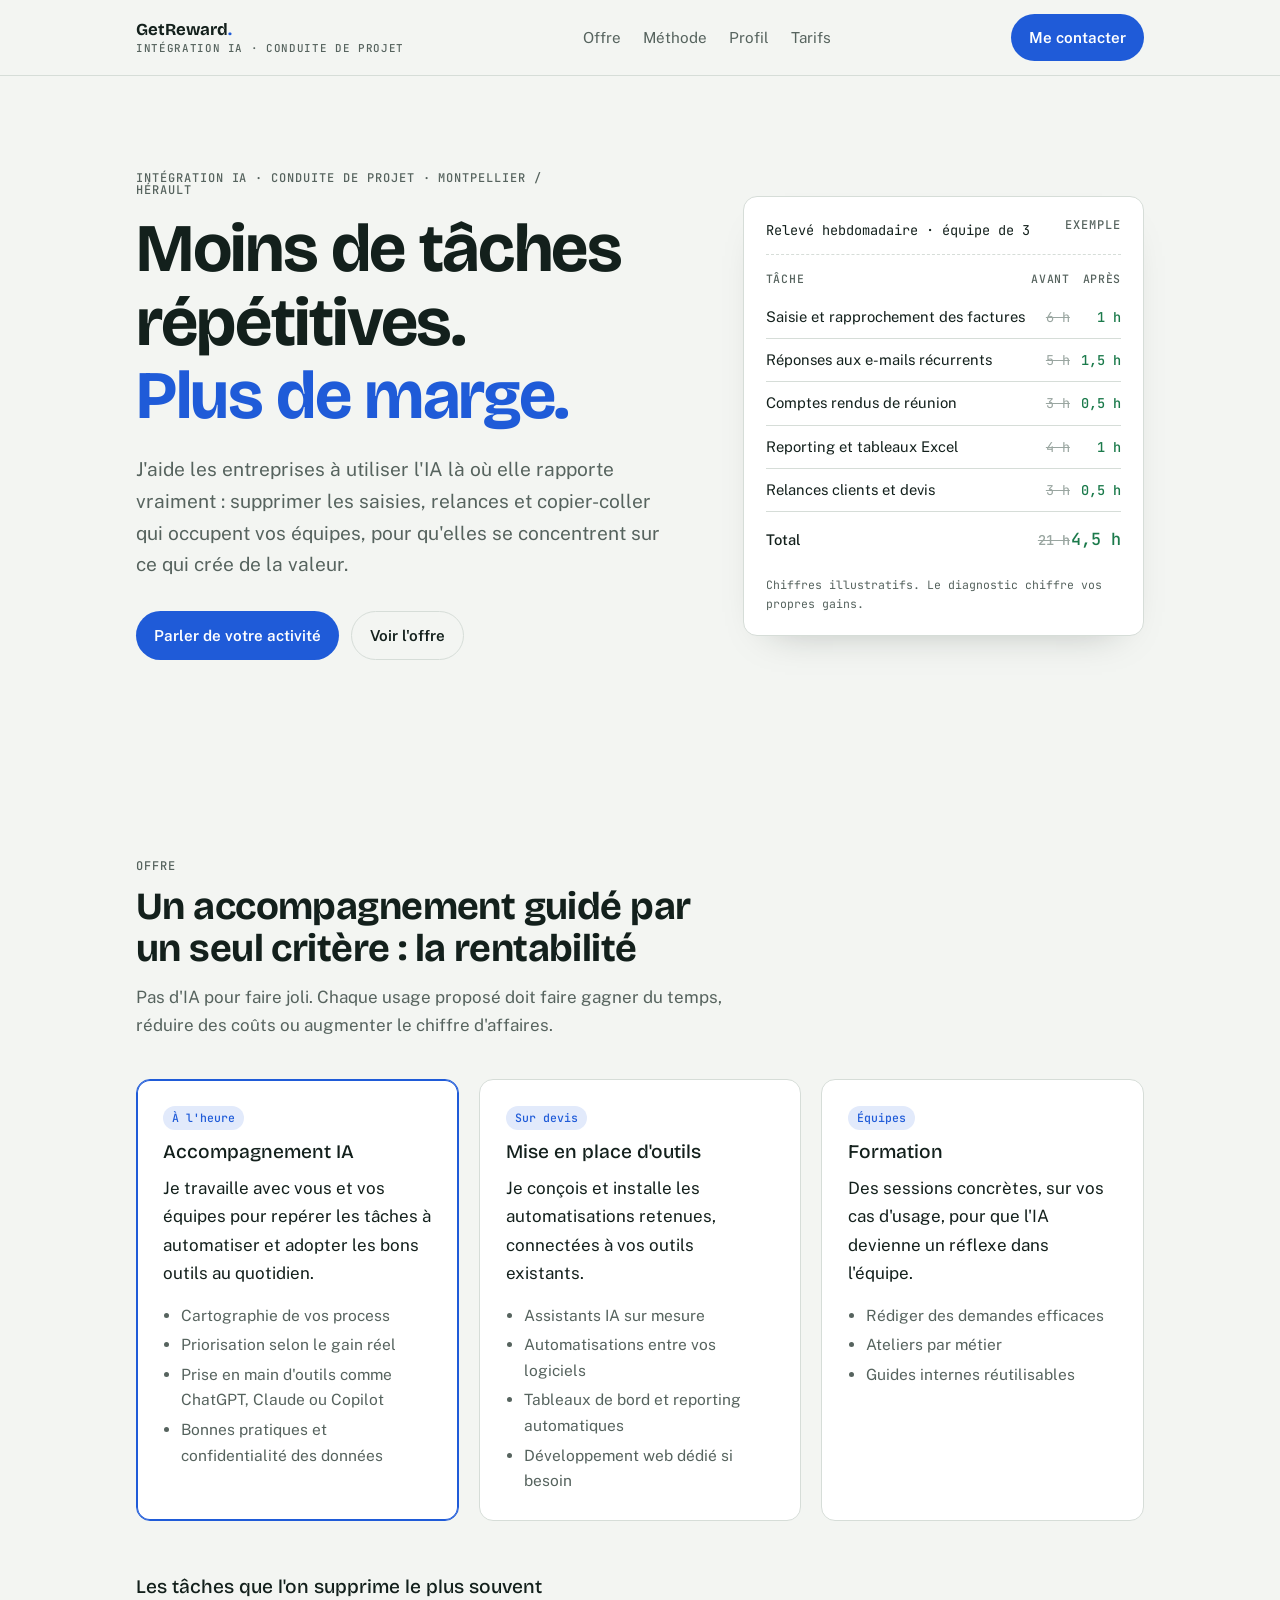
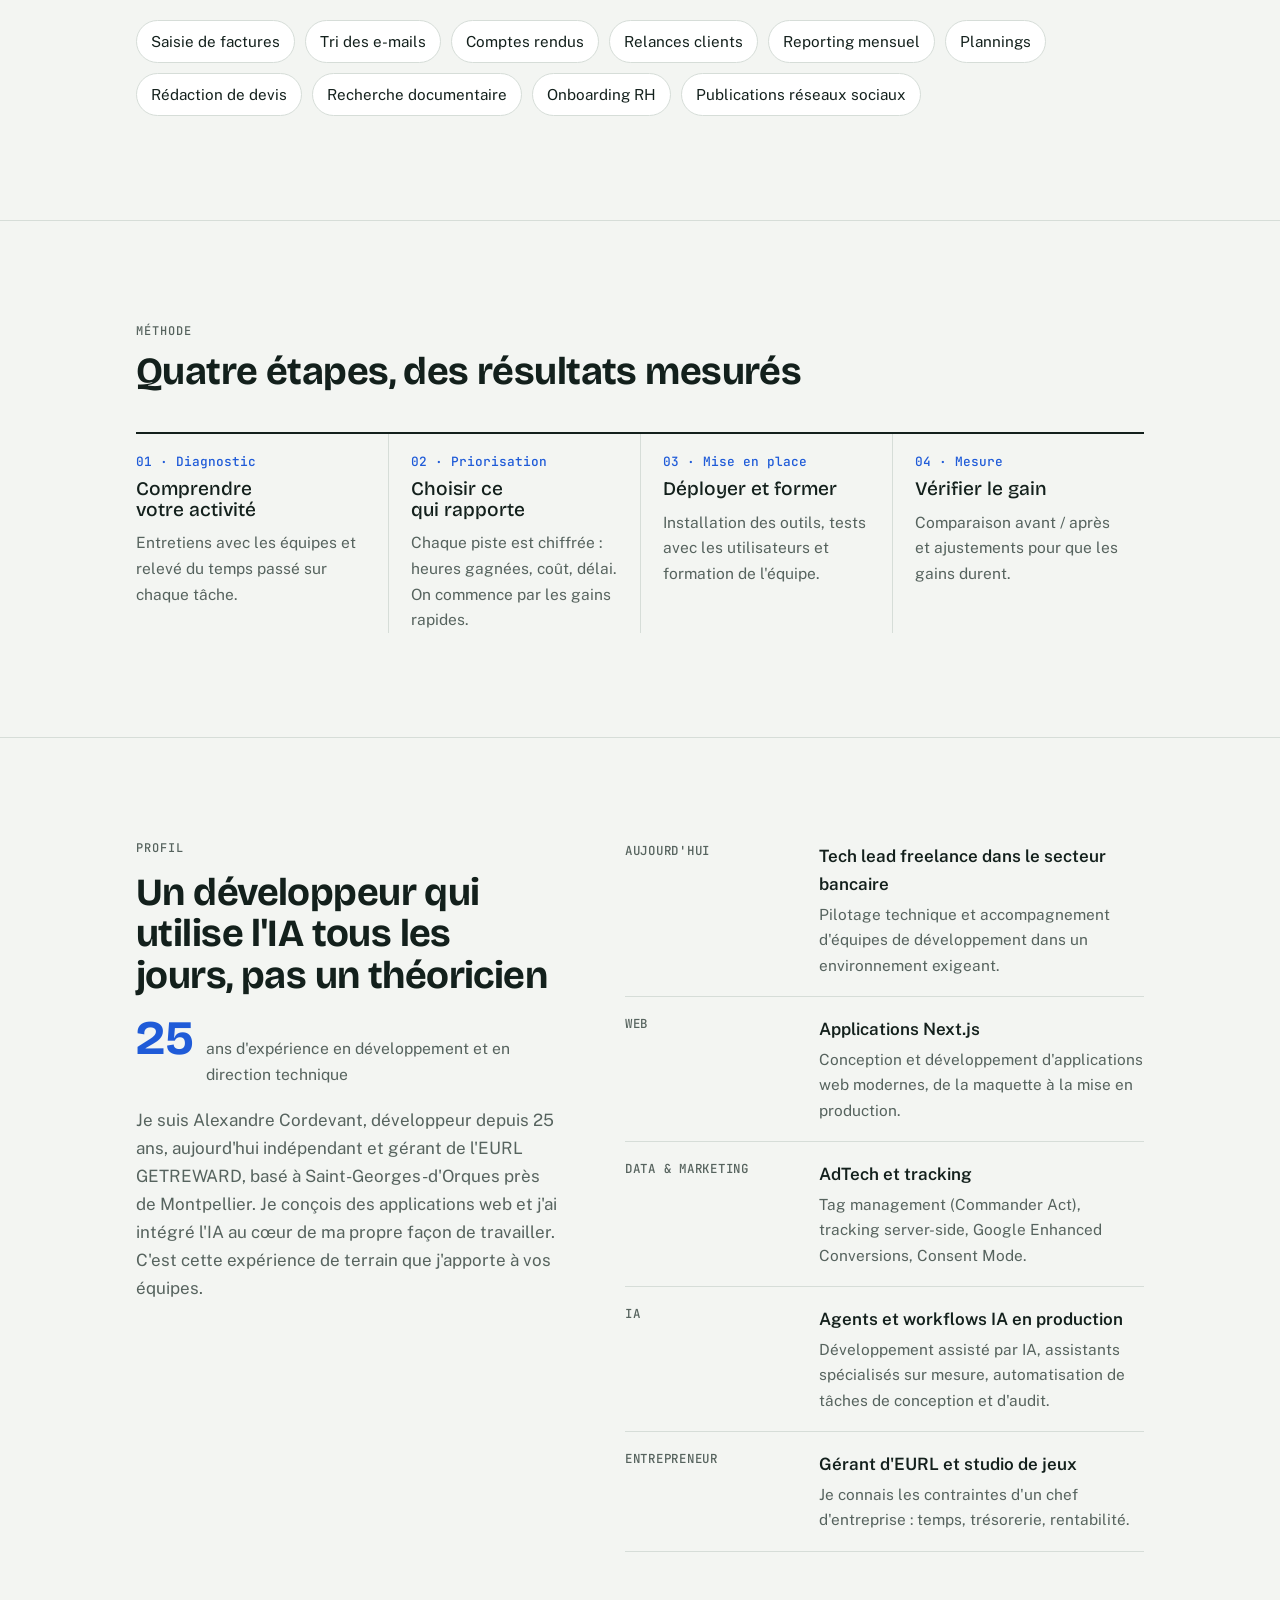
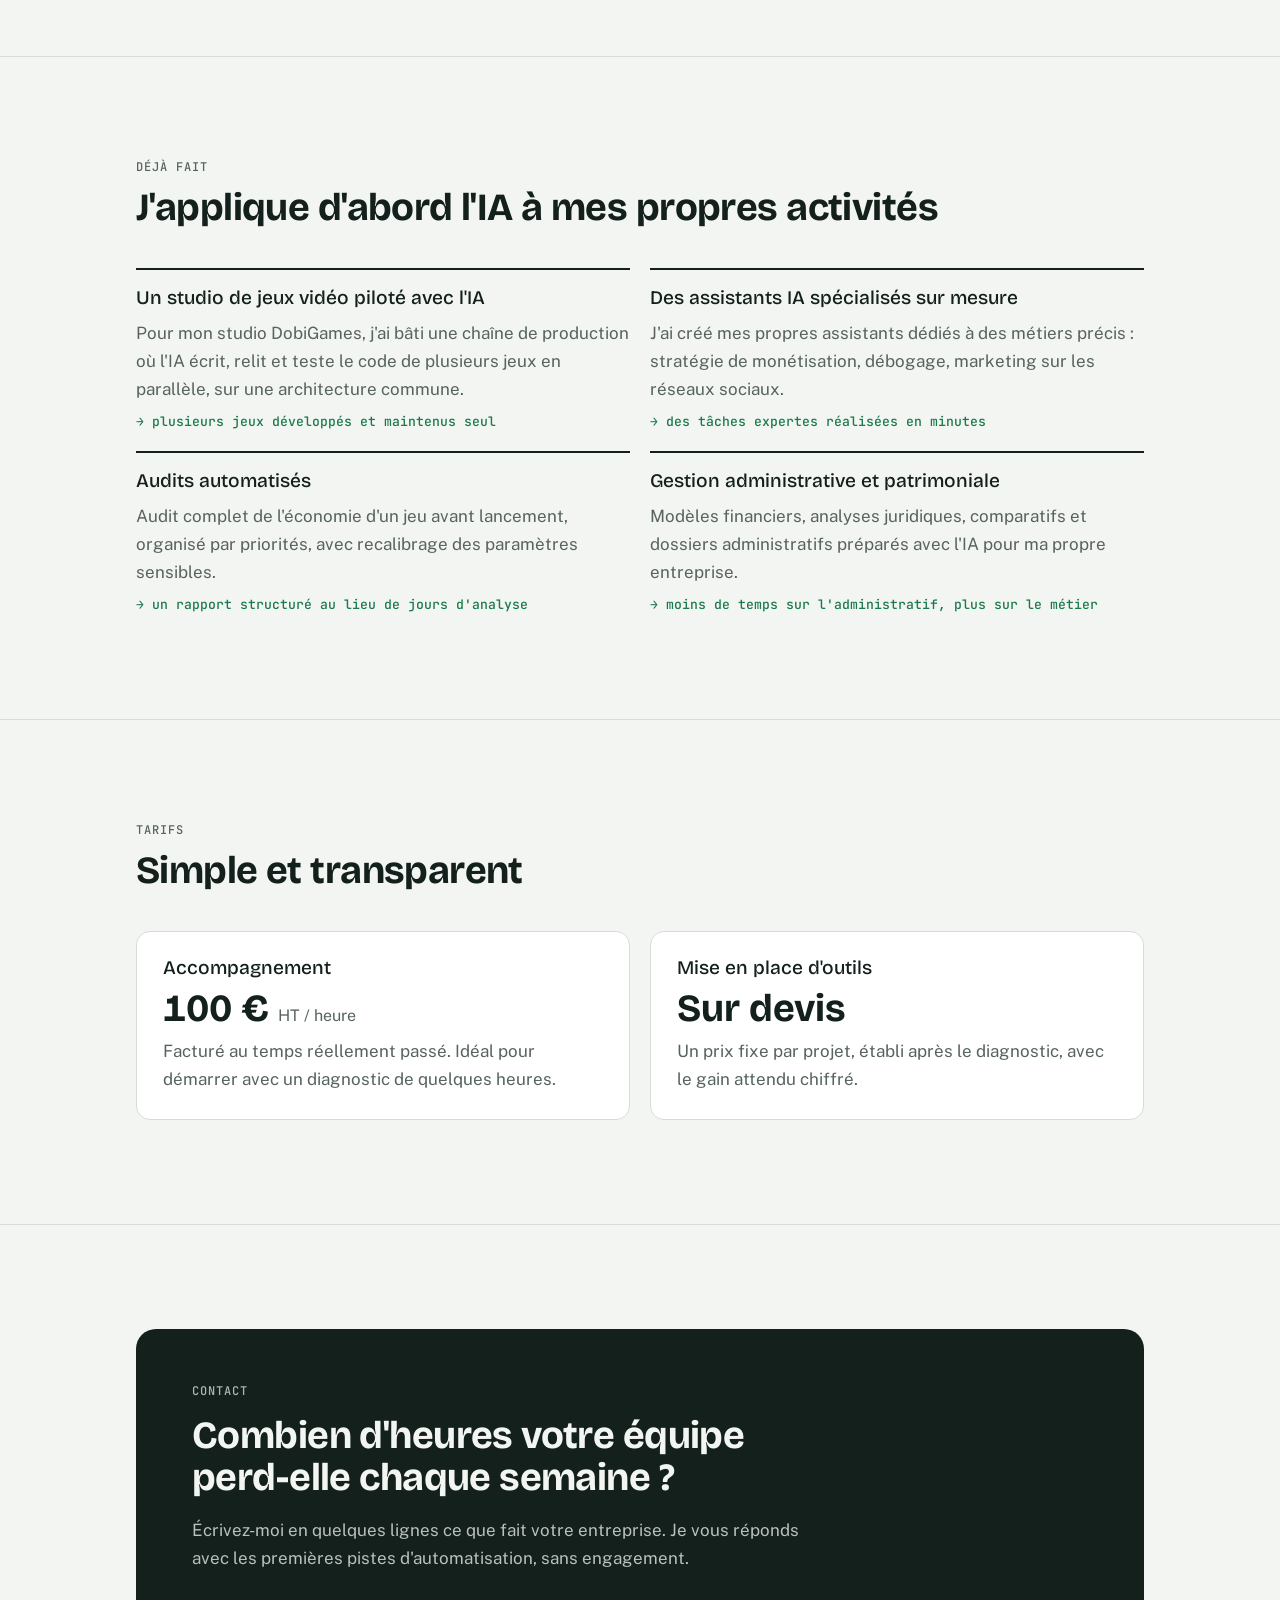
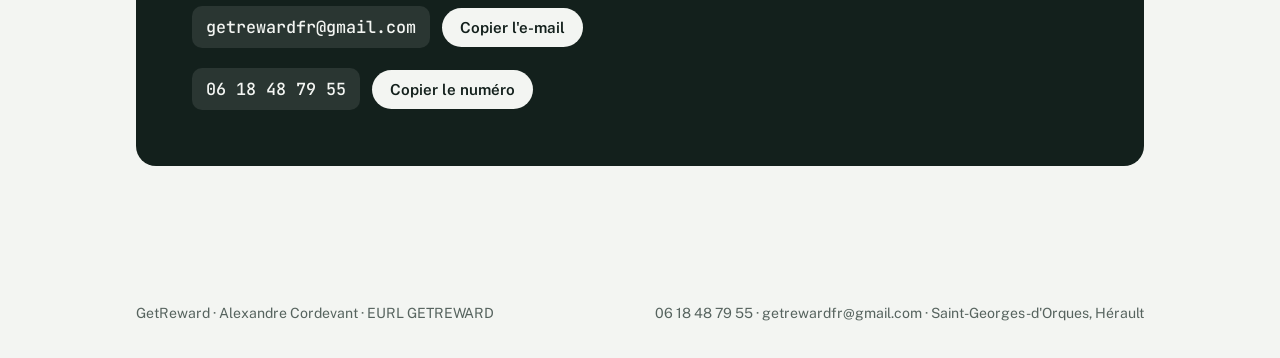
==== index.html @ ae656666 "Add files via upload" ====
<!doctype html>
<html lang="fr">
<head>
<meta charset="utf-8">
<meta name="viewport" content="width=device-width, initial-scale=1, viewport-fit=cover">
<meta name="description" content="Alexandre Cordevant accompagne les entreprises dans l'intégration de l'IA pour supprimer les tâches répétitives et gagner en rentabilité. Montpellier, Hérault.">
<title>GetReward · Intégration IA</title>
<link rel="preconnect" href="https://fonts.googleapis.com">
<link rel="preconnect" href="https://fonts.gstatic.com" crossorigin>
<link rel="stylesheet" href="https://fonts.googleapis.com/css2?family=Bricolage+Grotesque:opsz,wght@12..96,500;12..96,700&family=Public+Sans:wght@400;500;600&family=JetBrains+Mono:wght@400;500&display=swap">
<style>
/* Layout: colonne éditoriale unique, un "relevé d'heures" avant/après comme fil conducteur visuel */
:root{
  --bg:#F3F5F2; --surface:#FFFFFF; --ink:#13201C; --muted:#56635E; --line:#D6DDD8;
  --accent:#1F5BD8; --accent-soft:#E2EAFB; --gain:#1B7A4B; --strike:#9AA6A1;
  --f-display:"Bricolage Grotesque",ui-sans-serif,system-ui,sans-serif;
  --f-body:"Public Sans",ui-sans-serif,system-ui,sans-serif;
  --f-mono:"JetBrains Mono",ui-monospace,SFMono-Regular,Menlo,monospace;
}
@media (prefers-color-scheme:dark){:root:not([data-theme="light"]){
  --bg:#0F1614; --surface:#16201D; --ink:#E7EEEA; --muted:#9AAAA3; --line:#26332F;
  --accent:#7FA6FF; --accent-soft:#1A2744; --gain:#5FD39A; --strike:#5C6B66; color-scheme:dark}}
:root[data-theme="dark"]{
  --bg:#0F1614; --surface:#16201D; --ink:#E7EEEA; --muted:#9AAAA3; --line:#26332F;
  --accent:#7FA6FF; --accent-soft:#1A2744; --gain:#5FD39A; --strike:#5C6B66; color-scheme:dark}

*{box-sizing:border-box}
body{background:var(--bg);color:var(--ink);font:400 1.0625rem/1.65 var(--f-body);margin:0}
.wrap{max-width:68rem;margin:0 auto;padding-inline:clamp(16px,4vw,40px)}
h1,h2,h3{font-family:var(--f-display);font-weight:700;line-height:1.08;text-wrap:balance;margin:0}
h1{font-size:clamp(2.3rem,6vw,4.25rem);letter-spacing:-.02em}
h2{font-size:clamp(1.7rem,3.6vw,2.4rem);letter-spacing:-.015em}
h3{font-size:1.2rem;font-weight:500}
p{margin:0;max-width:62ch}
a{color:var(--accent)}
.label{font:500 .75rem/1 var(--f-mono);letter-spacing:.08em;text-transform:uppercase;color:var(--muted)}
:focus-visible{outline:2px solid var(--accent);outline-offset:3px;border-radius:4px}

/* nav */
nav{position:sticky;top:env(safe-area-inset-top,0px);z-index:5;background:color-mix(in srgb,var(--bg) 88%,transparent);backdrop-filter:blur(8px);border-bottom:1px solid var(--line)}
nav .wrap{display:flex;align-items:center;justify-content:space-between;gap:16px;padding-block:14px}
.brand{font:700 1.05rem/1 var(--f-display);color:var(--ink);text-decoration:none}
.brand span{color:var(--accent)}
.brand small{display:block;margin-top:4px;font:500 .68rem/1 var(--f-mono);letter-spacing:.06em;text-transform:uppercase;color:var(--muted)}
nav ul{display:flex;gap:22px;list-style:none;margin:0;padding:0;font-size:.95rem}
nav ul a{color:var(--muted);text-decoration:none}
nav ul a:hover{color:var(--ink)}
.btn{display:inline-flex;align-items:center;gap:8px;background:var(--accent);color:var(--surface);font-weight:600;font-size:.95rem;padding:11px 18px;border-radius:999px;text-decoration:none;border:0;cursor:pointer;font-family:var(--f-body)}
.btn.ghost{background:transparent;color:var(--ink);border:1px solid var(--line)}
@media (max-width:760px){nav ul{display:none}}

section{padding-block:clamp(56px,9vw,104px);border-bottom:1px solid var(--line)}
.head{display:grid;gap:14px;margin-bottom:40px}

/* hero */
.hero{display:grid;grid-template-columns:1.15fr .85fr;gap:clamp(32px,5vw,64px);align-items:center;padding-block:clamp(48px,8vw,96px)}
.hero > *{min-width:0}
.hero h1 em{font-style:normal;color:var(--accent)}
.hero .lead{font-size:1.2rem;color:var(--muted);margin-top:22px}
.hero .ctas{display:flex;flex-wrap:wrap;gap:12px;margin-top:30px}
@media (max-width:860px){.hero{grid-template-columns:1fr}}

/* relevé d'heures */
.sheet{background:var(--surface);border:1px solid var(--line);border-radius:14px;padding:22px;font-family:var(--f-mono);font-size:.85rem;box-shadow:0 18px 40px -28px rgba(19,32,28,.35)}
.sheet .top{display:flex;justify-content:space-between;gap:12px;padding-bottom:12px;border-bottom:1px dashed var(--line);margin-bottom:6px}
.sheet table{width:100%;border-collapse:collapse;font-variant-numeric:tabular-nums}
.sheet th{font-weight:500;color:var(--muted);text-align:right;font-size:.72rem;letter-spacing:.06em;text-transform:uppercase;padding:8px 0}
.sheet th:first-child{text-align:left}
.sheet td{padding:9px 0;border-bottom:1px solid var(--line);text-align:right}
.sheet td:first-child{text-align:left;font-family:var(--f-body);font-size:.92rem}
.sheet td.before{color:var(--strike);text-decoration:line-through}
.sheet td.after{color:var(--gain);font-weight:500}
.sheet tfoot td{border:0;padding-top:14px;font-weight:500}
.sheet tfoot td.after{font-size:1.05rem}
.sheet .note{margin-top:12px;color:var(--muted);font-size:.72rem}

/* offres */
.offers{display:grid;grid-template-columns:repeat(3,1fr);gap:20px}
.offer{background:var(--surface);border:1px solid var(--line);border-radius:14px;padding:26px;display:grid;gap:12px;align-content:start}
.offer.main{border-color:var(--accent);box-shadow:inset 0 0 0 1px var(--accent)}
.offer .tag{justify-self:start;font:500 .72rem/1 var(--f-mono);background:var(--accent-soft);color:var(--accent);padding:6px 9px;border-radius:999px}
.offer ul{margin:4px 0 0;padding-left:18px;color:var(--muted);display:grid;gap:4px;font-size:.97rem}
@media (max-width:900px){.offers{grid-template-columns:1fr}}

/* tâches */
.chips{display:flex;flex-wrap:wrap;gap:10px;margin-top:8px}
.chip{border:1px solid var(--line);background:var(--surface);border-radius:999px;padding:8px 14px;font-size:.95rem}

/* méthode */
.steps{display:grid;grid-template-columns:repeat(4,1fr);gap:0;counter-reset:s;border-top:2px solid var(--ink)}
.step{padding:22px 22px 0 0;display:grid;gap:10px;align-content:start}
.step + .step{padding-left:22px;border-left:1px solid var(--line)}
.step .n{font:500 .8rem/1 var(--f-mono);color:var(--accent)}
.step p{color:var(--muted);font-size:.97rem}
@media (max-width:860px){.steps{grid-template-columns:1fr 1fr;row-gap:28px}.step:nth-child(3){padding-left:0;border-left:0}}
@media (max-width:520px){.steps{grid-template-columns:1fr}.step + .step{padding-left:0;border-left:0}}

/* profil */
.profile{display:grid;grid-template-columns:.9fr 1.1fr;gap:clamp(32px,5vw,64px)}
.profile > *{min-width:0}
.profile .intro{display:grid;gap:18px;align-content:start}
.cv{display:grid;gap:0}
.cv-row{display:grid;grid-template-columns:11rem 1fr;gap:18px;padding:18px 0;border-bottom:1px solid var(--line)}
.cv-row:first-child{padding-top:0}
.cv-row .k{font:500 .78rem/1.5 var(--f-mono);color:var(--muted);text-transform:uppercase;letter-spacing:.06em}
.cv-row .v{display:grid;gap:4px}
.cv-row .v strong{font-weight:600}
.cv-row .v span{color:var(--muted);font-size:.96rem}
@media (max-width:860px){.profile{grid-template-columns:1fr}}
@media (max-width:520px){.cv-row{grid-template-columns:1fr;gap:6px}}

/* déjà fait */
.done{display:grid;grid-template-columns:repeat(2,1fr);gap:20px}
.case{border-top:2px solid var(--ink);padding-top:18px;display:grid;gap:10px;align-content:start}
.case p{color:var(--muted)}
.case .res{font:500 .82rem/1.4 var(--f-mono);color:var(--gain)}
@media (max-width:760px){.done{grid-template-columns:1fr}}

/* tarifs + contact */
.price{display:grid;grid-template-columns:1fr 1fr;gap:20px}
.price > div{background:var(--surface);border:1px solid var(--line);border-radius:14px;padding:26px;display:grid;gap:10px;align-content:start}
.amount{font:700 2.4rem/1 var(--f-display);font-variant-numeric:tabular-nums}
.amount small{font:400 1rem var(--f-body);color:var(--muted)}
@media (max-width:760px){.price{grid-template-columns:1fr}}

.contact{background:var(--ink);color:var(--bg);border-radius:20px;padding:clamp(28px,5vw,56px);display:grid;gap:18px}
.contact p{color:color-mix(in srgb,var(--bg) 75%,transparent)}
.mail{display:flex;flex-wrap:wrap;align-items:center;gap:12px;margin-top:8px}
.mail code{font:500 1.05rem var(--f-mono);user-select:all;background:color-mix(in srgb,var(--bg) 10%,transparent);padding:10px 14px;border-radius:10px;overflow-wrap:anywhere}
.contact .btn{background:var(--bg);color:var(--ink)}
.years{display:flex;align-items:baseline;gap:12px;color:var(--muted);font-size:.98rem;max-width:none}
.years span{font:700 3rem/1 var(--f-display);color:var(--accent);font-variant-numeric:tabular-nums}
.contact-lines{display:grid;gap:12px;margin-top:8px}
.copied{font:500 .8rem var(--f-mono);color:var(--bg)}
section.last{border-bottom:0}
footer{padding-block:32px;color:var(--muted);font-size:.88rem}
footer .wrap{display:flex;flex-wrap:wrap;justify-content:space-between;gap:12px}
@media (prefers-reduced-motion:no-preference){html{scroll-behavior:smooth}}
</style>
</head>
<body>

<nav>
  <div class="wrap">
    <a class="brand" href="#top">GetReward<span>.</span><small>Intégration IA · Conduite de projet</small></a>
    <ul>
      <li><a href="#offre">Offre</a></li>
      <li><a href="#methode">Méthode</a></li>
      <li><a href="#profil">Profil</a></li>
      <li><a href="#tarifs">Tarifs</a></li>
    </ul>
    <a class="btn" href="#contact">Me contacter</a>
  </div>
</nav>

<header class="wrap hero" id="top">
  <div>
    <p class="label">Intégration IA · Conduite de projet · Montpellier / Hérault</p>
    <h1 style="margin-top:16px">Moins de tâches répétitives. <em>Plus de marge.</em></h1>
    <p class="lead">J'aide les entreprises à utiliser l'IA là où elle rapporte vraiment&nbsp;: supprimer les saisies, relances et copier-coller qui occupent vos équipes, pour qu'elles se concentrent sur ce qui crée de la valeur.</p>
    <div class="ctas">
      <a class="btn" href="#contact">Parler de votre activité</a>
      <a class="btn ghost" href="#offre">Voir l'offre</a>
    </div>
  </div>

  <aside class="sheet" aria-label="Exemple de relevé d'heures avant et après automatisation">
    <div class="top"><span>Relevé hebdomadaire · équipe de 3</span><span class="label">Exemple</span></div>
    <table>
      <thead><tr><th>Tâche</th><th>Avant</th><th>Après</th></tr></thead>
      <tbody>
        <tr><td>Saisie et rapprochement des factures</td><td class="before">6 h</td><td class="after">1 h</td></tr>
        <tr><td>Réponses aux e-mails récurrents</td><td class="before">5 h</td><td class="after">1,5 h</td></tr>
        <tr><td>Comptes rendus de réunion</td><td class="before">3 h</td><td class="after">0,5 h</td></tr>
        <tr><td>Reporting et tableaux Excel</td><td class="before">4 h</td><td class="after">1 h</td></tr>
        <tr><td>Relances clients et devis</td><td class="before">3 h</td><td class="after">0,5 h</td></tr>
      </tbody>
      <tfoot><tr><td>Total</td><td class="before">21 h</td><td class="after">4,5 h</td></tr></tfoot>
    </table>
    <p class="note">Chiffres illustratifs. Le diagnostic chiffre vos propres gains.</p>
  </aside>
</header>

<section id="offre">
  <div class="wrap">
    <div class="head">
      <p class="label">Offre</p>
      <h2>Un accompagnement guidé par un seul critère&nbsp;: la rentabilité</h2>
      <p style="color:var(--muted)">Pas d'IA pour faire joli. Chaque usage proposé doit faire gagner du temps, réduire des coûts ou augmenter le chiffre d'affaires.</p>
    </div>
    <div class="offers">
      <article class="offer main">
        <span class="tag">À l'heure</span>
        <h3>Accompagnement IA</h3>
        <p>Je travaille avec vous et vos équipes pour repérer les tâches à automatiser et adopter les bons outils au quotidien.</p>
        <ul>
          <li>Cartographie de vos process</li>
          <li>Priorisation selon le gain réel</li>
          <li>Prise en main d'outils comme ChatGPT, Claude ou Copilot</li>
          <li>Bonnes pratiques et confidentialité des données</li>
        </ul>
      </article>
      <article class="offer">
        <span class="tag">Sur devis</span>
        <h3>Mise en place d'outils</h3>
        <p>Je conçois et installe les automatisations retenues, connectées à vos outils existants.</p>
        <ul>
          <li>Assistants IA sur mesure</li>
          <li>Automatisations entre vos logiciels</li>
          <li>Tableaux de bord et reporting automatiques</li>
          <li>Développement web dédié si besoin</li>
        </ul>
      </article>
      <article class="offer">
        <span class="tag">Équipes</span>
        <h3>Formation</h3>
        <p>Des sessions concrètes, sur vos cas d'usage, pour que l'IA devienne un réflexe dans l'équipe.</p>
        <ul>
          <li>Rédiger des demandes efficaces</li>
          <li>Ateliers par métier</li>
          <li>Guides internes réutilisables</li>
        </ul>
      </article>
    </div>

    <div class="head" style="margin:56px 0 0">
      <h3>Les tâches que l'on supprime le plus souvent</h3>
      <div class="chips">
        <span class="chip">Saisie de factures</span><span class="chip">Tri des e-mails</span><span class="chip">Comptes rendus</span>
        <span class="chip">Relances clients</span><span class="chip">Reporting mensuel</span><span class="chip">Plannings</span>
        <span class="chip">Rédaction de devis</span><span class="chip">Recherche documentaire</span><span class="chip">Onboarding RH</span>
        <span class="chip">Publications réseaux sociaux</span>
      </div>
    </div>
  </div>
</section>

<section id="methode">
  <div class="wrap">
    <div class="head">
      <p class="label">Méthode</p>
      <h2>Quatre étapes, des résultats mesurés</h2>
    </div>
    <div class="steps">
      <div class="step"><span class="n">01 · Diagnostic</span><h3>Comprendre votre activité</h3><p>Entretiens avec les équipes et relevé du temps passé sur chaque tâche.</p></div>
      <div class="step"><span class="n">02 · Priorisation</span><h3>Choisir ce qui rapporte</h3><p>Chaque piste est chiffrée&nbsp;: heures gagnées, coût, délai. On commence par les gains rapides.</p></div>
      <div class="step"><span class="n">03 · Mise en place</span><h3>Déployer et former</h3><p>Installation des outils, tests avec les utilisateurs et formation de l'équipe.</p></div>
      <div class="step"><span class="n">04 · Mesure</span><h3>Vérifier le gain</h3><p>Comparaison avant / après et ajustements pour que les gains durent.</p></div>
    </div>
  </div>
</section>

<section id="profil">
  <div class="wrap profile">
    <div class="intro">
      <p class="label">Profil</p>
      <h2>Un développeur qui utilise l'IA tous les jours, pas un théoricien</h2>
      <p class="years"><span>25</span> ans d'expérience en développement et en direction technique</p>
      <p style="color:var(--muted)">Je suis Alexandre Cordevant, développeur depuis 25 ans, aujourd'hui indépendant et gérant de l'EURL GETREWARD, basé à Saint-Georges-d'Orques près de Montpellier. Je conçois des applications web et j'ai intégré l'IA au cœur de ma propre façon de travailler. C'est cette expérience de terrain que j'apporte à vos équipes.</p>
    </div>
    <div class="cv">
      <div class="cv-row"><span class="k">Aujourd'hui</span><div class="v"><strong>Tech lead freelance dans le secteur bancaire</strong><span>Pilotage technique et accompagnement d'équipes de développement dans un environnement exigeant.</span></div></div>
      <div class="cv-row"><span class="k">Web</span><div class="v"><strong>Applications Next.js</strong><span>Conception et développement d'applications web modernes, de la maquette à la mise en production.</span></div></div>
      <div class="cv-row"><span class="k">Data &amp; marketing</span><div class="v"><strong>AdTech et tracking</strong><span>Tag management (Commander Act), tracking server-side, Google Enhanced Conversions, Consent Mode.</span></div></div>
      <div class="cv-row"><span class="k">IA</span><div class="v"><strong>Agents et workflows IA en production</strong><span>Développement assisté par IA, assistants spécialisés sur mesure, automatisation de tâches de conception et d'audit.</span></div></div>
      <div class="cv-row"><span class="k">Entrepreneur</span><div class="v"><strong>Gérant d'EURL et studio de jeux</strong><span>Je connais les contraintes d'un chef d'entreprise&nbsp;: temps, trésorerie, rentabilité.</span></div></div>
    </div>
  </div>
</section>

<section id="realisations">
  <div class="wrap">
    <div class="head">
      <p class="label">Déjà fait</p>
      <h2>J'applique d'abord l'IA à mes propres activités</h2>
    </div>
    <div class="done">
      <article class="case">
        <h3>Un studio de jeux vidéo piloté avec l'IA</h3>
        <p>Pour mon studio DobiGames, j'ai bâti une chaîne de production où l'IA écrit, relit et teste le code de plusieurs jeux en parallèle, sur une architecture commune.</p>
        <span class="res">→ plusieurs jeux développés et maintenus seul</span>
      </article>
      <article class="case">
        <h3>Des assistants IA spécialisés sur mesure</h3>
        <p>J'ai créé mes propres assistants dédiés à des métiers précis&nbsp;: stratégie de monétisation, débogage, marketing sur les réseaux sociaux.</p>
        <span class="res">→ des tâches expertes réalisées en minutes</span>
      </article>
      <article class="case">
        <h3>Audits automatisés</h3>
        <p>Audit complet de l'économie d'un jeu avant lancement, organisé par priorités, avec recalibrage des paramètres sensibles.</p>
        <span class="res">→ un rapport structuré au lieu de jours d'analyse</span>
      </article>
      <article class="case">
        <h3>Gestion administrative et patrimoniale</h3>
        <p>Modèles financiers, analyses juridiques, comparatifs et dossiers administratifs préparés avec l'IA pour ma propre entreprise.</p>
        <span class="res">→ moins de temps sur l'administratif, plus sur le métier</span>
      </article>
    </div>
  </div>
</section>

<section id="tarifs">
  <div class="wrap">
    <div class="head">
      <p class="label">Tarifs</p>
      <h2>Simple et transparent</h2>
    </div>
    <div class="price">
      <div>
        <h3>Accompagnement</h3>
        <p class="amount">100&nbsp;€ <small>HT / heure</small></p>
        <p style="color:var(--muted)">Facturé au temps réellement passé. Idéal pour démarrer avec un diagnostic de quelques heures.</p>
      </div>
      <div>
        <h3>Mise en place d'outils</h3>
        <p class="amount">Sur devis</p>
        <p style="color:var(--muted)">Un prix fixe par projet, établi après le diagnostic, avec le gain attendu chiffré.</p>
      </div>
    </div>
  </div>
</section>

<section id="contact" class="last">
  <div class="wrap">
    <div class="contact">
      <p class="label" style="color:inherit;opacity:.7">Contact</p>
      <h2>Combien d'heures votre équipe perd-elle chaque semaine&nbsp;?</h2>
      <p>Écrivez-moi en quelques lignes ce que fait votre entreprise. Je vous réponds avec les premières pistes d'automatisation, sans engagement.</p>
      <div class="contact-lines">
        <div class="mail">
          <code id="email">getrewardfr@gmail.com</code>
          <button class="btn" type="button" data-copy="email">Copier l'e-mail</button>
        </div>
        <div class="mail">
          <code id="tel">06 18 48 79 55</code>
          <button class="btn" type="button" data-copy="tel">Copier le numéro</button>
        </div>
        <span class="copied" id="copied" hidden>Copié</span>
      </div>
    </div>
  </div>
</section>

<footer>
  <div class="wrap">
    <span>GetReward · Alexandre Cordevant · EURL GETREWARD</span>
    <span>06 18 48 79 55 · getrewardfr@gmail.com · Saint-Georges-d'Orques, Hérault</span>
  </div>
</footer>

<script>
document.querySelectorAll('[data-copy]').forEach(function(b){
  b.addEventListener('click', function(){
    var el = document.getElementById(b.dataset.copy), ok = document.getElementById('copied');
    function done(){ ok.hidden = false; setTimeout(function(){ ok.hidden = true; }, 2000); }
    function sel(){ var r = document.createRange(); r.selectNodeContents(el); var s = getSelection(); s.removeAllRanges(); s.addRange(r); }
    try { navigator.clipboard.writeText(el.textContent.replace(/\s/g, b.dataset.copy === 'tel' ? '' : '')).then(done).catch(sel); } catch(e){ sel(); }
  });
});
</script>
</body>
</html>
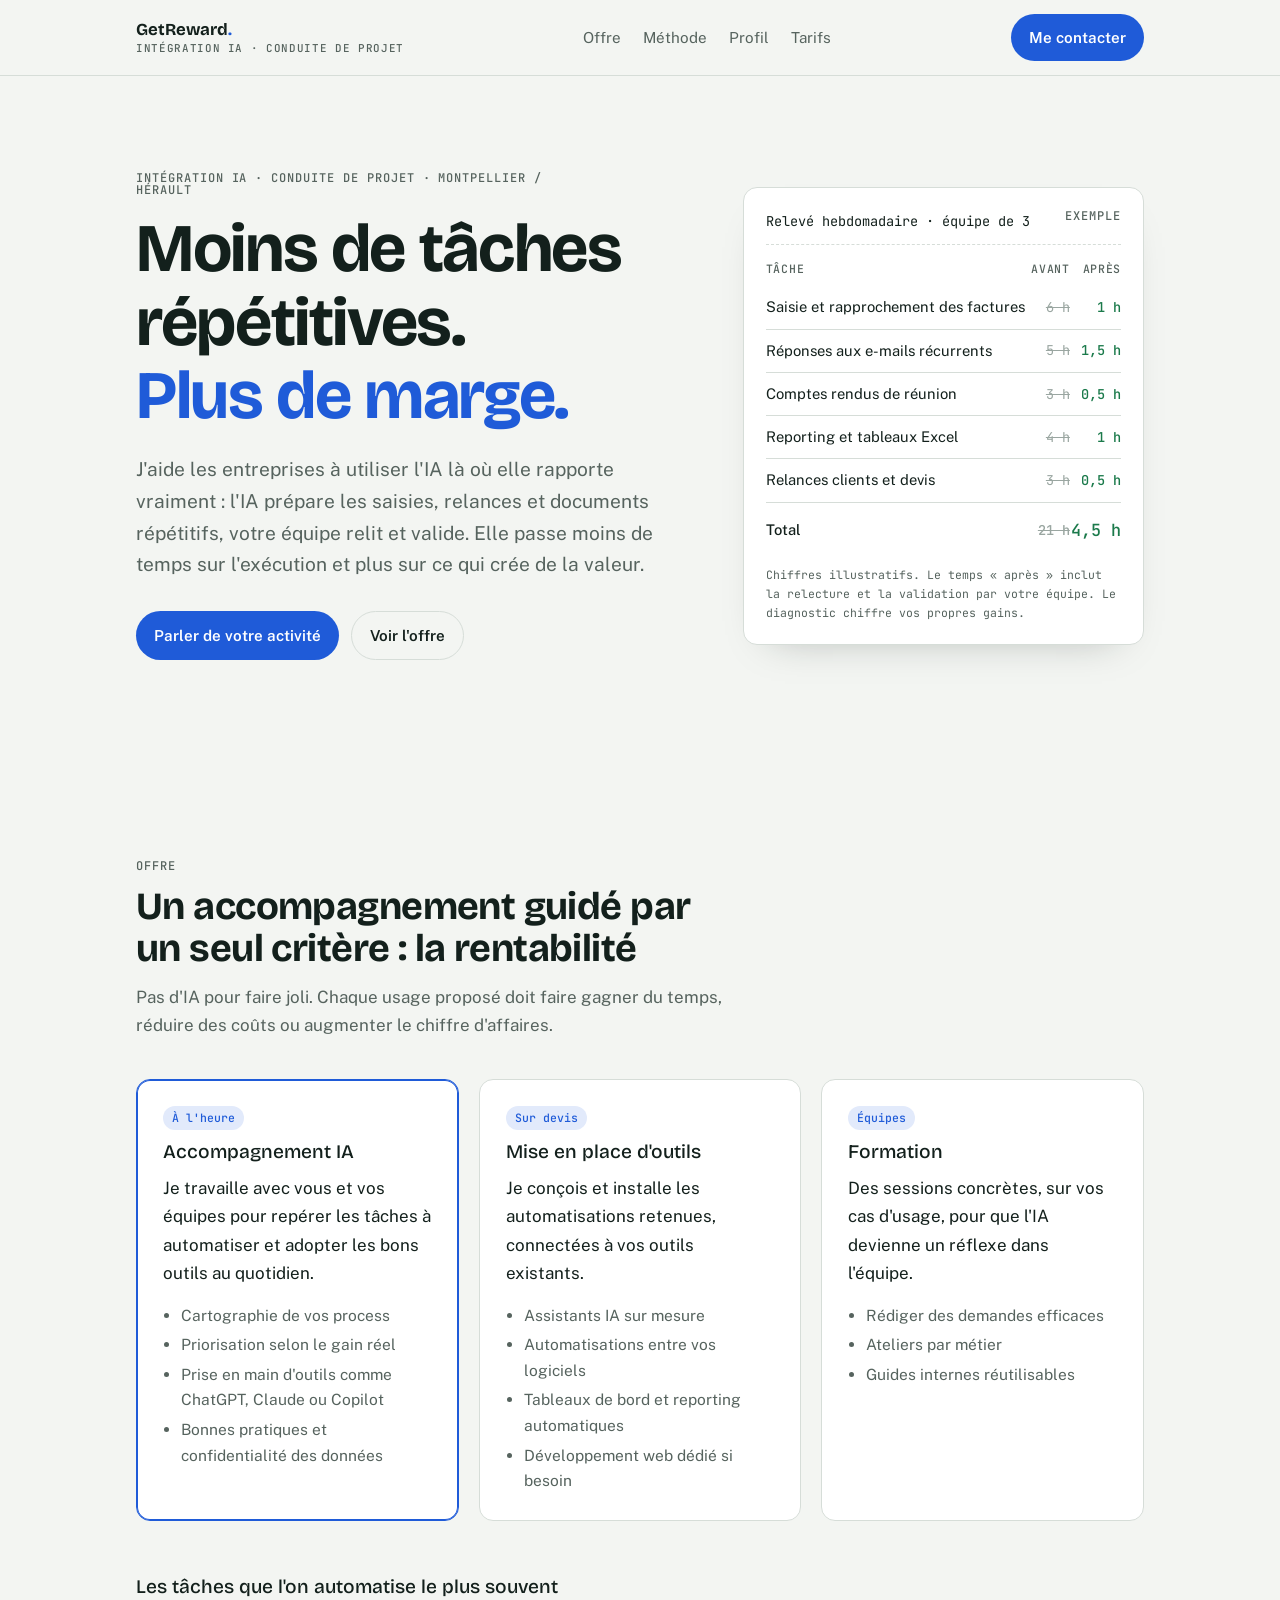
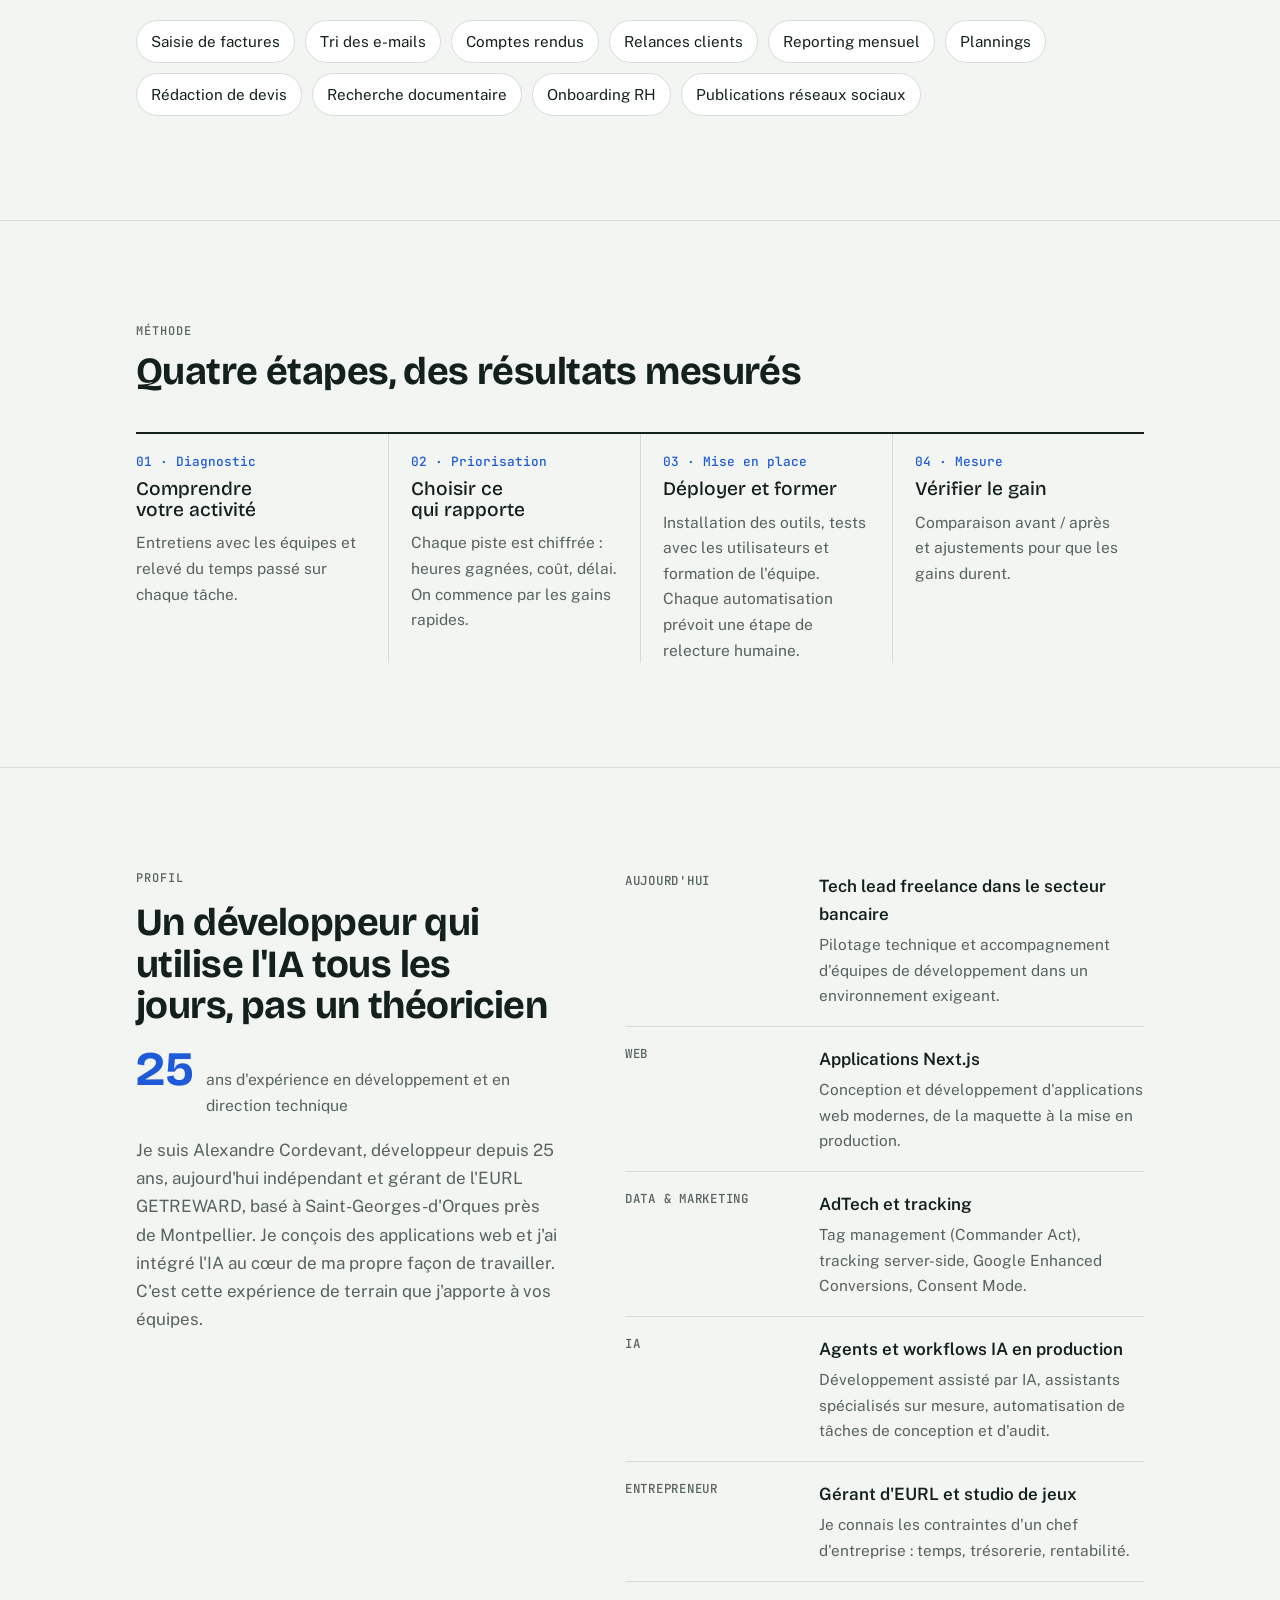
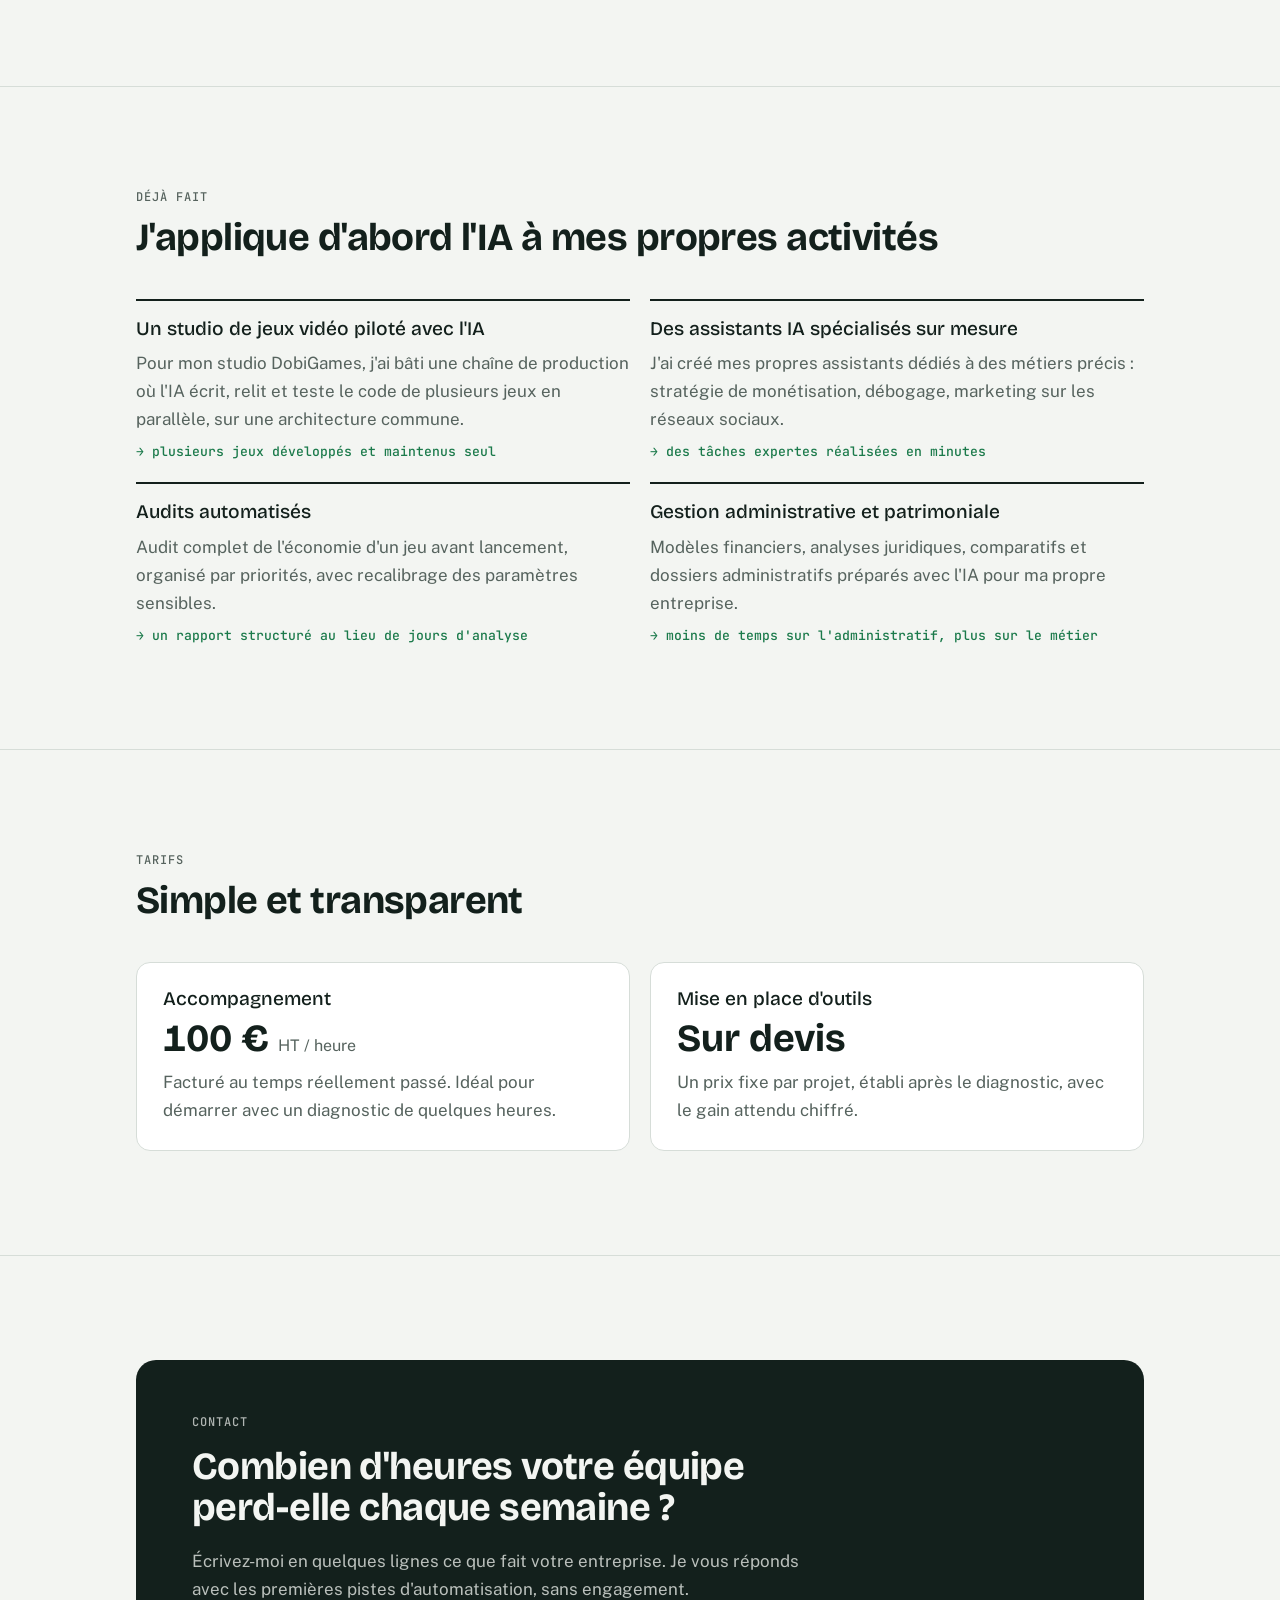
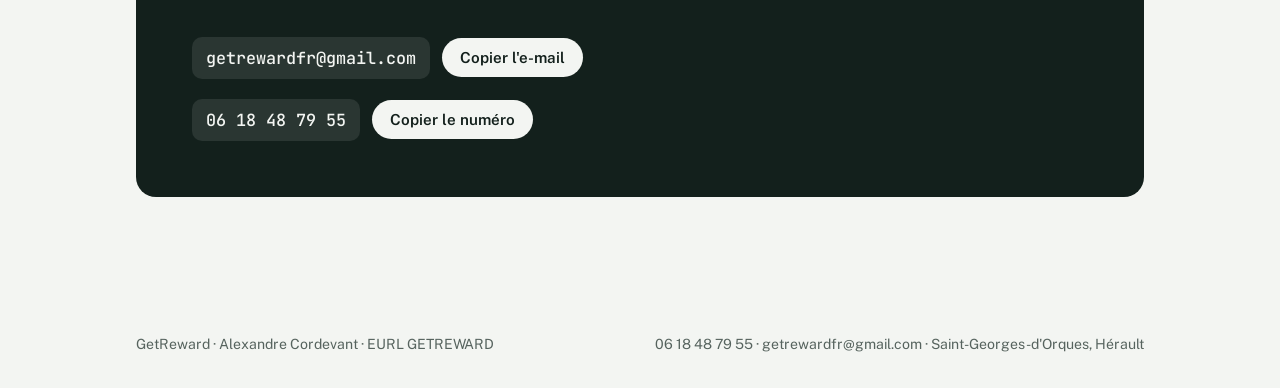
==== commit 90ae8b78: "Add files via upload" ====
--- a/index.html
+++ b/index.html
@@ -157,7 +157,7 @@
   <div>
     <p class="label">Intégration IA · Conduite de projet · Montpellier / Hérault</p>
     <h1 style="margin-top:16px">Moins de tâches répétitives. <em>Plus de marge.</em></h1>
-    <p class="lead">J'aide les entreprises à utiliser l'IA là où elle rapporte vraiment&nbsp;: supprimer les saisies, relances et copier-coller qui occupent vos équipes, pour qu'elles se concentrent sur ce qui crée de la valeur.</p>
+    <p class="lead">J'aide les entreprises à utiliser l'IA là où elle rapporte vraiment&nbsp;: l'IA prépare les saisies, relances et documents répétitifs, votre équipe relit et valide. Elle passe moins de temps sur l'exécution et plus sur ce qui crée de la valeur.</p>
     <div class="ctas">
       <a class="btn" href="#contact">Parler de votre activité</a>
       <a class="btn ghost" href="#offre">Voir l'offre</a>
@@ -177,7 +177,7 @@
       </tbody>
       <tfoot><tr><td>Total</td><td class="before">21 h</td><td class="after">4,5 h</td></tr></tfoot>
     </table>
-    <p class="note">Chiffres illustratifs. Le diagnostic chiffre vos propres gains.</p>
+    <p class="note">Chiffres illustratifs. Le temps « après » inclut la relecture et la validation par votre équipe. Le diagnostic chiffre vos propres gains.</p>
   </aside>
 </header>
 
@@ -224,7 +224,7 @@
     </div>
 
     <div class="head" style="margin:56px 0 0">
-      <h3>Les tâches que l'on supprime le plus souvent</h3>
+      <h3>Les tâches que l'on automatise le plus souvent</h3>
       <div class="chips">
         <span class="chip">Saisie de factures</span><span class="chip">Tri des e-mails</span><span class="chip">Comptes rendus</span>
         <span class="chip">Relances clients</span><span class="chip">Reporting mensuel</span><span class="chip">Plannings</span>
@@ -244,7 +244,7 @@
     <div class="steps">
       <div class="step"><span class="n">01 · Diagnostic</span><h3>Comprendre votre activité</h3><p>Entretiens avec les équipes et relevé du temps passé sur chaque tâche.</p></div>
       <div class="step"><span class="n">02 · Priorisation</span><h3>Choisir ce qui rapporte</h3><p>Chaque piste est chiffrée&nbsp;: heures gagnées, coût, délai. On commence par les gains rapides.</p></div>
-      <div class="step"><span class="n">03 · Mise en place</span><h3>Déployer et former</h3><p>Installation des outils, tests avec les utilisateurs et formation de l'équipe.</p></div>
+      <div class="step"><span class="n">03 · Mise en place</span><h3>Déployer et former</h3><p>Installation des outils, tests avec les utilisateurs et formation de l'équipe. Chaque automatisation prévoit une étape de relecture humaine.</p></div>
       <div class="step"><span class="n">04 · Mesure</span><h3>Vérifier le gain</h3><p>Comparaison avant / après et ajustements pour que les gains durent.</p></div>
     </div>
   </div>
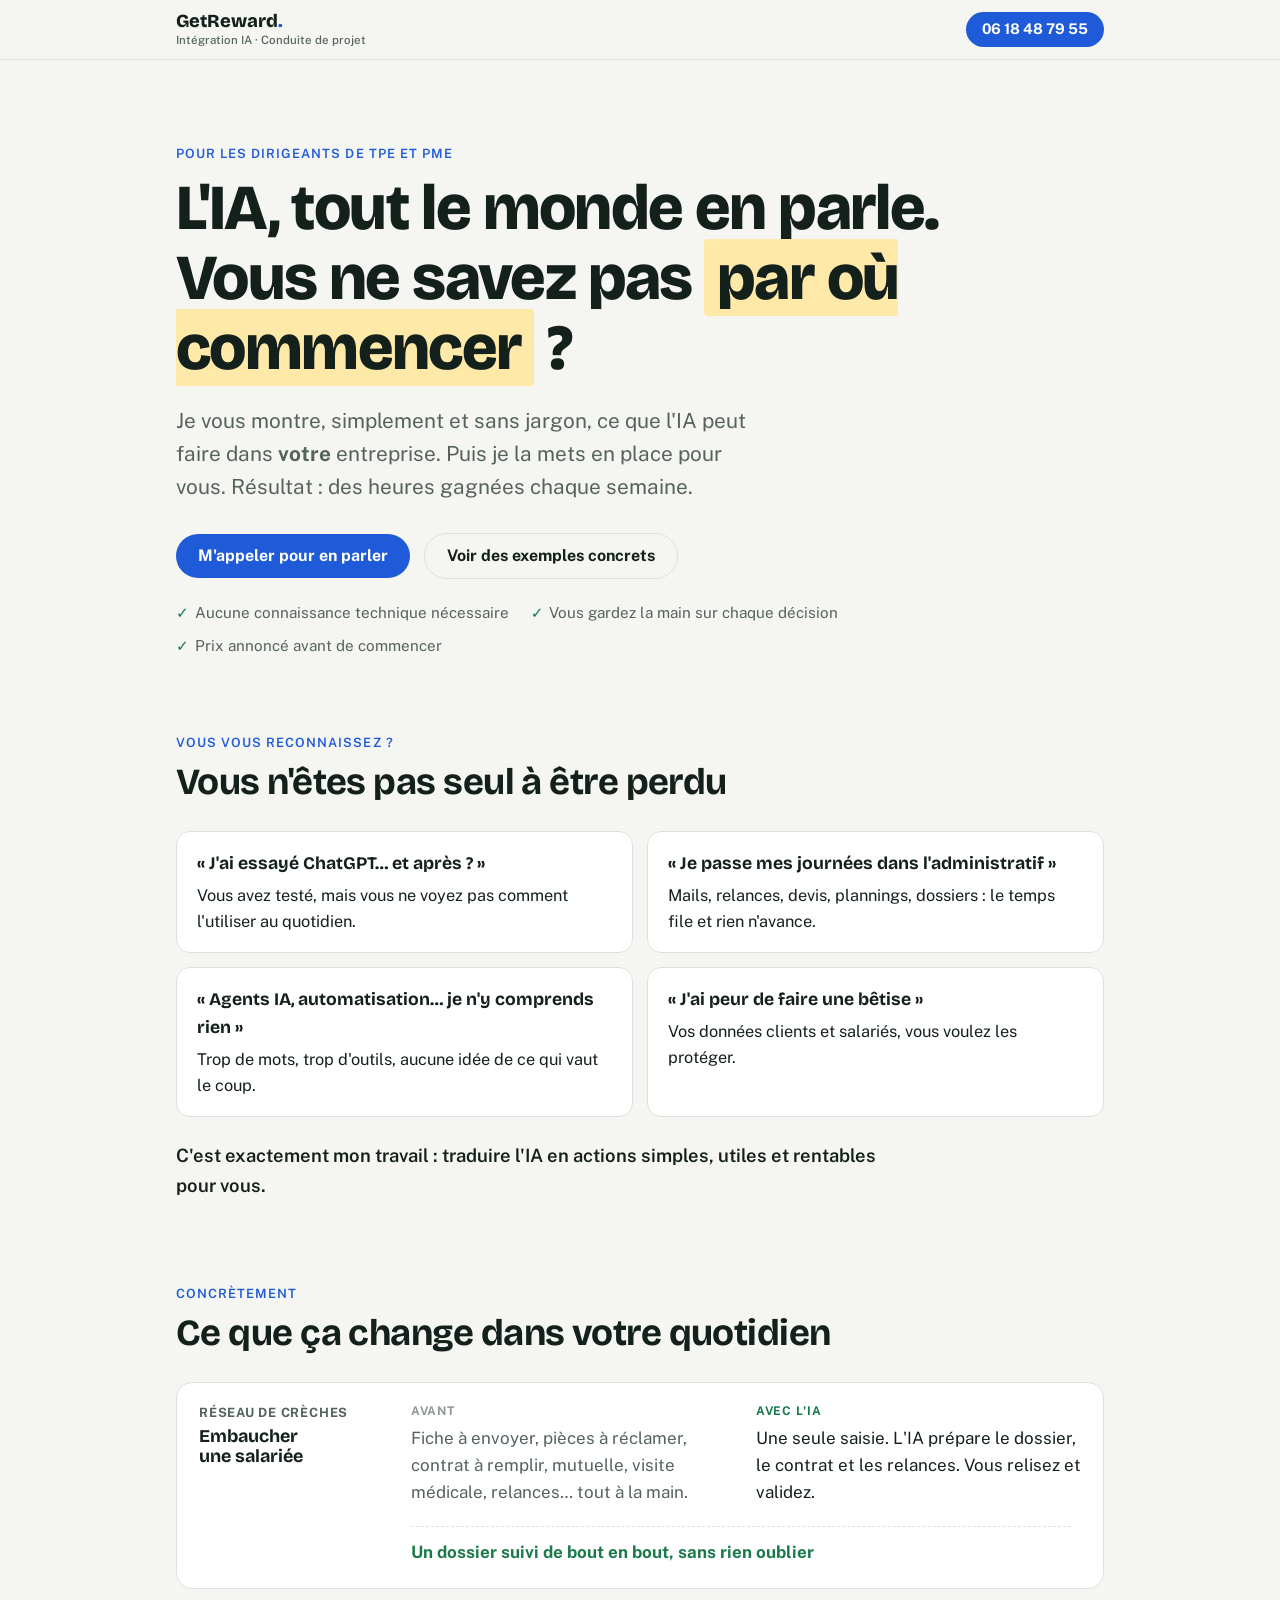
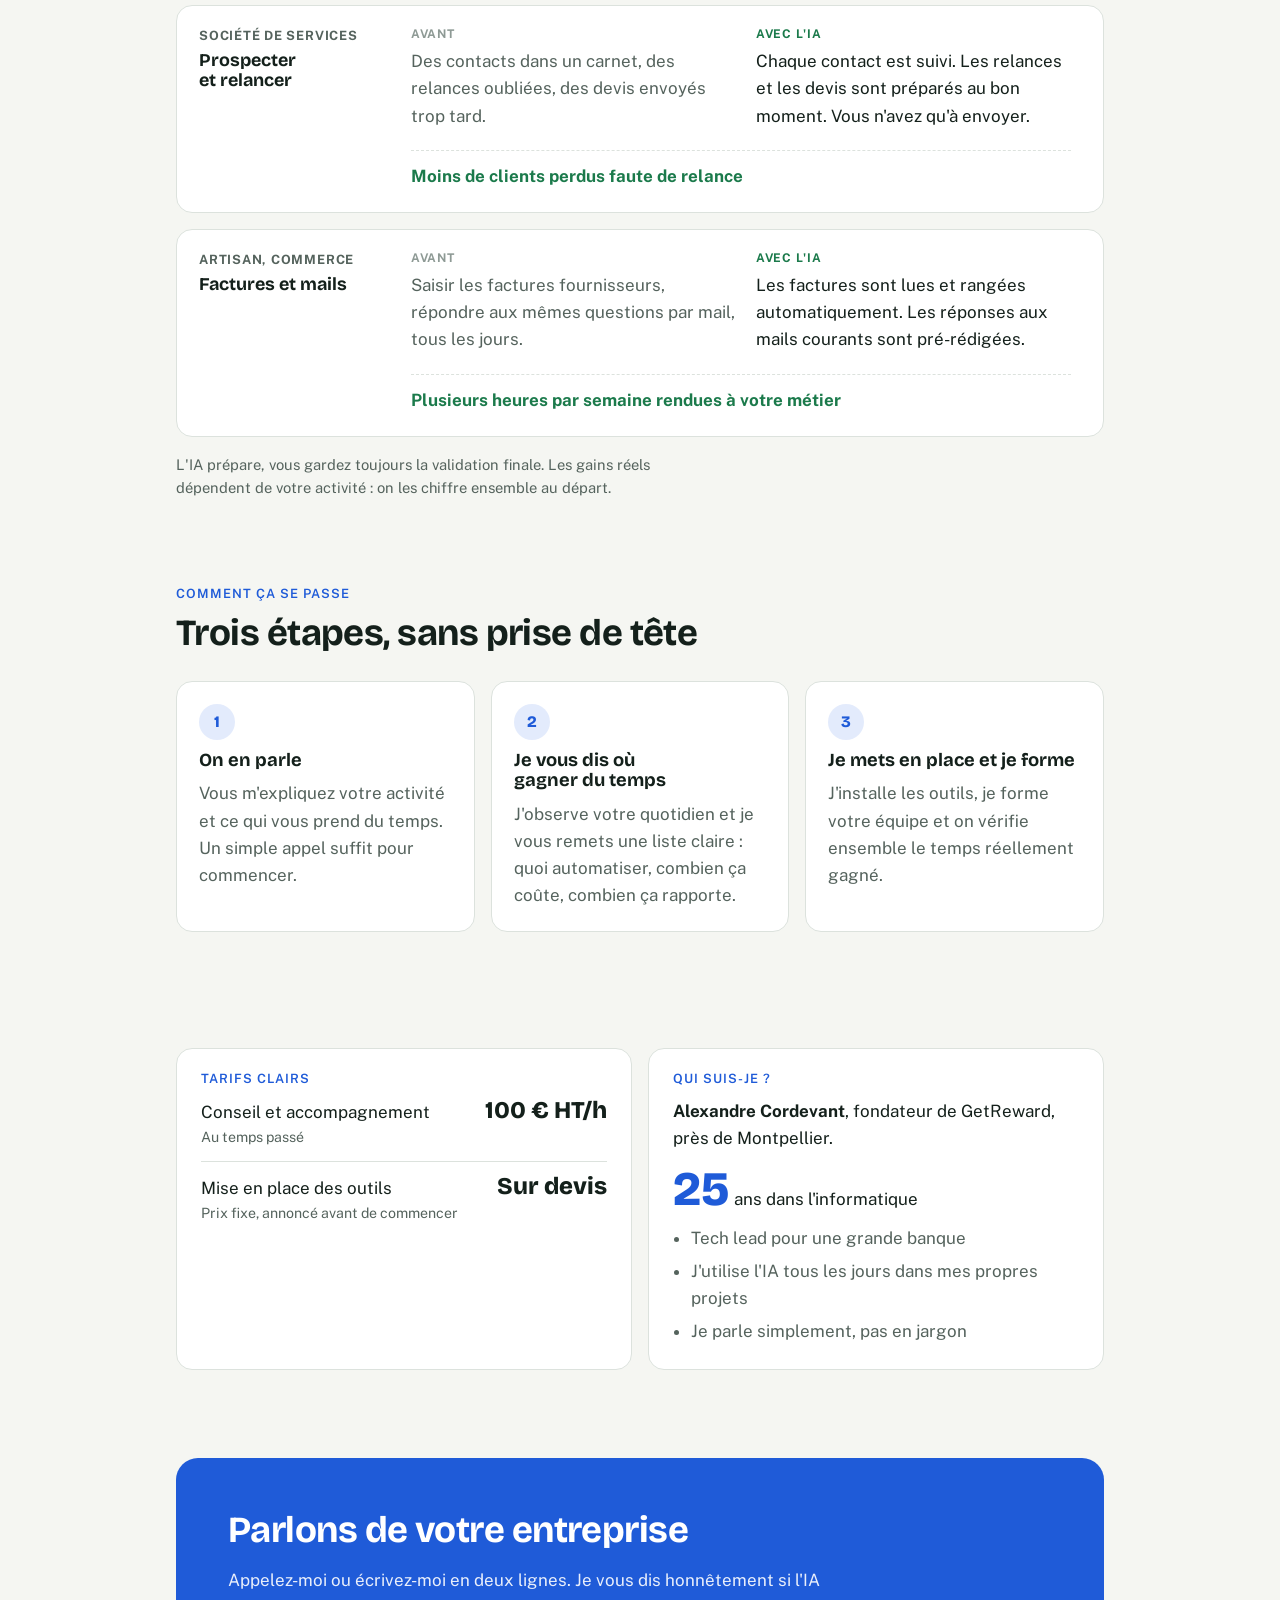
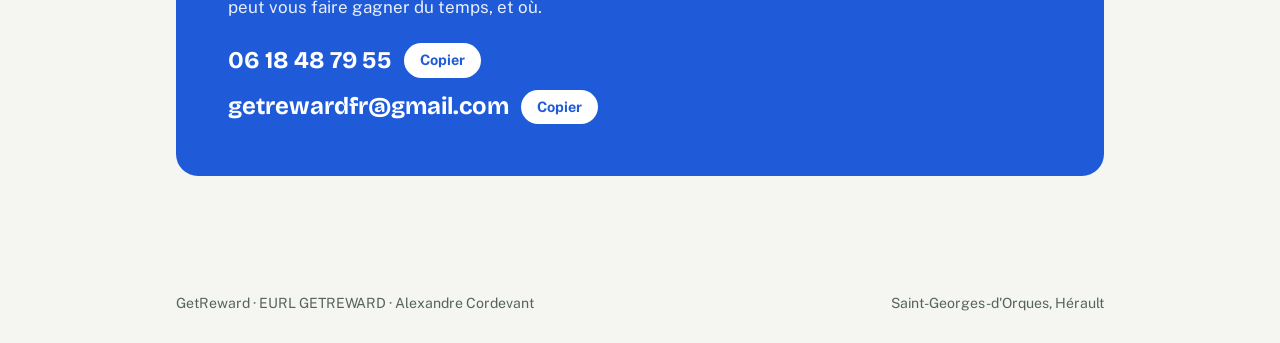
==== commit 240216b5: "Add files via upload" ====
--- a/index.html
+++ b/index.html
@@ -3,348 +3,230 @@
 <head>
 <meta charset="utf-8">
 <meta name="viewport" content="width=device-width, initial-scale=1, viewport-fit=cover">
-<meta name="description" content="Alexandre Cordevant accompagne les entreprises dans l'intégration de l'IA pour supprimer les tâches répétitives et gagner en rentabilité. Montpellier, Hérault.">
+<meta name="description" content="GetReward aide les dirigeants de TPE et PME à utiliser l'IA simplement, sans jargon, pour gagner des heures chaque semaine. Montpellier, Hérault.">
 <title>GetReward · Intégration IA</title>
 <link rel="preconnect" href="https://fonts.googleapis.com">
 <link rel="preconnect" href="https://fonts.gstatic.com" crossorigin>
-<link rel="stylesheet" href="https://fonts.googleapis.com/css2?family=Bricolage+Grotesque:opsz,wght@12..96,500;12..96,700&family=Public+Sans:wght@400;500;600&family=JetBrains+Mono:wght@400;500&display=swap">
+<link rel="stylesheet" href="https://fonts.googleapis.com/css2?family=Bricolage+Grotesque:opsz,wght@12..96,500;12..96,700;12..96,800&family=Public+Sans:wght@400;500;600;700&display=swap">
 <style>
-/* Layout: colonne éditoriale unique, un "relevé d'heures" avant/après comme fil conducteur visuel */
+/* Layout : une colonne, phrases courtes, exemples "avant / avec l'IA", appel à l'action répété */
 :root{
-  --bg:#F3F5F2; --surface:#FFFFFF; --ink:#13201C; --muted:#56635E; --line:#D6DDD8;
-  --accent:#1F5BD8; --accent-soft:#E2EAFB; --gain:#1B7A4B; --strike:#9AA6A1;
+  --bg:#F5F6F2; --surface:#FFFFFF; --ink:#14201B; --muted:#55635D; --line:#DCE2DD;
+  --accent:#1F5BD8; --accent-ink:#FFFFFF; --accent-soft:#E3EBFC; --warm:#FFE9A8; --ok:#1B7A4B; --old:#8E9A95;
   --f-display:"Bricolage Grotesque",ui-sans-serif,system-ui,sans-serif;
   --f-body:"Public Sans",ui-sans-serif,system-ui,sans-serif;
-  --f-mono:"JetBrains Mono",ui-monospace,SFMono-Regular,Menlo,monospace;
 }
 @media (prefers-color-scheme:dark){:root:not([data-theme="light"]){
-  --bg:#0F1614; --surface:#16201D; --ink:#E7EEEA; --muted:#9AAAA3; --line:#26332F;
-  --accent:#7FA6FF; --accent-soft:#1A2744; --gain:#5FD39A; --strike:#5C6B66; color-scheme:dark}}
+  --bg:#0F1613; --surface:#17211D; --ink:#E8EEEA; --muted:#9DABA5; --line:#27332E;
+  --accent:#7EA5FF; --accent-ink:#0F1613; --accent-soft:#1B2745; --warm:#4A3F12; --ok:#62D49C; --old:#6C7A74; color-scheme:dark}}
 :root[data-theme="dark"]{
-  --bg:#0F1614; --surface:#16201D; --ink:#E7EEEA; --muted:#9AAAA3; --line:#26332F;
-  --accent:#7FA6FF; --accent-soft:#1A2744; --gain:#5FD39A; --strike:#5C6B66; color-scheme:dark}
+  --bg:#0F1613; --surface:#17211D; --ink:#E8EEEA; --muted:#9DABA5; --line:#27332E;
+  --accent:#7EA5FF; --accent-ink:#0F1613; --accent-soft:#1B2745; --warm:#4A3F12; --ok:#62D49C; --old:#6C7A74; color-scheme:dark}
 
 *{box-sizing:border-box}
-body{background:var(--bg);color:var(--ink);font:400 1.0625rem/1.65 var(--f-body);margin:0}
-.wrap{max-width:68rem;margin:0 auto;padding-inline:clamp(16px,4vw,40px)}
-h1,h2,h3{font-family:var(--f-display);font-weight:700;line-height:1.08;text-wrap:balance;margin:0}
-h1{font-size:clamp(2.3rem,6vw,4.25rem);letter-spacing:-.02em}
-h2{font-size:clamp(1.7rem,3.6vw,2.4rem);letter-spacing:-.015em}
-h3{font-size:1.2rem;font-weight:500}
-p{margin:0;max-width:62ch}
-a{color:var(--accent)}
-.label{font:500 .75rem/1 var(--f-mono);letter-spacing:.08em;text-transform:uppercase;color:var(--muted)}
-:focus-visible{outline:2px solid var(--accent);outline-offset:3px;border-radius:4px}
-
-/* nav */
-nav{position:sticky;top:env(safe-area-inset-top,0px);z-index:5;background:color-mix(in srgb,var(--bg) 88%,transparent);backdrop-filter:blur(8px);border-bottom:1px solid var(--line)}
-nav .wrap{display:flex;align-items:center;justify-content:space-between;gap:16px;padding-block:14px}
-.brand{font:700 1.05rem/1 var(--f-display);color:var(--ink);text-decoration:none}
+body{background:var(--bg);color:var(--ink);font:400 1.0625rem/1.6 var(--f-body);margin:0}
+.wrap{max-width:62rem;margin:0 auto;padding-inline:clamp(16px,4vw,32px)}
+h1,h2,h3{font-family:var(--f-display);line-height:1.1;text-wrap:balance;margin:0}
+h1{font-size:clamp(2.2rem,6.4vw,4rem);font-weight:800;letter-spacing:-.025em}
+h2{font-size:clamp(1.6rem,3.8vw,2.3rem);font-weight:700;letter-spacing:-.015em}
+h3{font-size:1.15rem;font-weight:700}
+p{margin:0;max-width:60ch}
+:focus-visible{outline:2px solid var(--accent);outline-offset:3px;border-radius:6px}
+mark{background:var(--warm);color:inherit;padding:0 .2em;border-radius:4px}
+
+header.top{position:sticky;top:env(safe-area-inset-top,0px);z-index:5;background:color-mix(in srgb,var(--bg) 90%,transparent);backdrop-filter:blur(8px);border-bottom:1px solid var(--line)}
+header.top .wrap{display:flex;align-items:center;justify-content:space-between;gap:12px;padding-block:12px}
+.brand{font:800 1.15rem/1 var(--f-display);color:var(--ink);text-decoration:none}
 .brand span{color:var(--accent)}
-.brand small{display:block;margin-top:4px;font:500 .68rem/1 var(--f-mono);letter-spacing:.06em;text-transform:uppercase;color:var(--muted)}
-nav ul{display:flex;gap:22px;list-style:none;margin:0;padding:0;font-size:.95rem}
-nav ul a{color:var(--muted);text-decoration:none}
-nav ul a:hover{color:var(--ink)}
-.btn{display:inline-flex;align-items:center;gap:8px;background:var(--accent);color:var(--surface);font-weight:600;font-size:.95rem;padding:11px 18px;border-radius:999px;text-decoration:none;border:0;cursor:pointer;font-family:var(--f-body)}
-.btn.ghost{background:transparent;color:var(--ink);border:1px solid var(--line)}
-@media (max-width:760px){nav ul{display:none}}
-
-section{padding-block:clamp(56px,9vw,104px);border-bottom:1px solid var(--line)}
-.head{display:grid;gap:14px;margin-bottom:40px}
+.brand small{display:block;margin-top:4px;font:500 .72rem/1 var(--f-body);color:var(--muted)}
+.btn{display:inline-flex;align-items:center;justify-content:center;gap:8px;background:var(--accent);color:var(--accent-ink);font:700 1rem/1 var(--f-body);padding:14px 22px;border-radius:999px;text-decoration:none;border:0;cursor:pointer;white-space:nowrap}
+.btn.small{padding:10px 16px;font-size:.92rem}
+.btn.ghost{background:transparent;color:var(--ink);border:1.5px solid var(--line)}
+
+section{padding-block:clamp(48px,8vw,88px)}
+.eyebrow{font:600 .8rem/1 var(--f-body);letter-spacing:.08em;text-transform:uppercase;color:var(--accent);margin-bottom:12px}
 
 /* hero */
-.hero{display:grid;grid-template-columns:1.15fr .85fr;gap:clamp(32px,5vw,64px);align-items:center;padding-block:clamp(48px,8vw,96px)}
-.hero > *{min-width:0}
-.hero h1 em{font-style:normal;color:var(--accent)}
-.hero .lead{font-size:1.2rem;color:var(--muted);margin-top:22px}
-.hero .ctas{display:flex;flex-wrap:wrap;gap:12px;margin-top:30px}
-@media (max-width:860px){.hero{grid-template-columns:1fr}}
-
-/* relevé d'heures */
-.sheet{background:var(--surface);border:1px solid var(--line);border-radius:14px;padding:22px;font-family:var(--f-mono);font-size:.85rem;box-shadow:0 18px 40px -28px rgba(19,32,28,.35)}
-.sheet .top{display:flex;justify-content:space-between;gap:12px;padding-bottom:12px;border-bottom:1px dashed var(--line);margin-bottom:6px}
-.sheet table{width:100%;border-collapse:collapse;font-variant-numeric:tabular-nums}
-.sheet th{font-weight:500;color:var(--muted);text-align:right;font-size:.72rem;letter-spacing:.06em;text-transform:uppercase;padding:8px 0}
-.sheet th:first-child{text-align:left}
-.sheet td{padding:9px 0;border-bottom:1px solid var(--line);text-align:right}
-.sheet td:first-child{text-align:left;font-family:var(--f-body);font-size:.92rem}
-.sheet td.before{color:var(--strike);text-decoration:line-through}
-.sheet td.after{color:var(--gain);font-weight:500}
-.sheet tfoot td{border:0;padding-top:14px;font-weight:500}
-.sheet tfoot td.after{font-size:1.05rem}
-.sheet .note{margin-top:12px;color:var(--muted);font-size:.72rem}
-
-/* offres */
-.offers{display:grid;grid-template-columns:repeat(3,1fr);gap:20px}
-.offer{background:var(--surface);border:1px solid var(--line);border-radius:14px;padding:26px;display:grid;gap:12px;align-content:start}
-.offer.main{border-color:var(--accent);box-shadow:inset 0 0 0 1px var(--accent)}
-.offer .tag{justify-self:start;font:500 .72rem/1 var(--f-mono);background:var(--accent-soft);color:var(--accent);padding:6px 9px;border-radius:999px}
-.offer ul{margin:4px 0 0;padding-left:18px;color:var(--muted);display:grid;gap:4px;font-size:.97rem}
-@media (max-width:900px){.offers{grid-template-columns:1fr}}
-
-/* tâches */
-.chips{display:flex;flex-wrap:wrap;gap:10px;margin-top:8px}
-.chip{border:1px solid var(--line);background:var(--surface);border-radius:999px;padding:8px 14px;font-size:.95rem}
-
-/* méthode */
-.steps{display:grid;grid-template-columns:repeat(4,1fr);gap:0;counter-reset:s;border-top:2px solid var(--ink)}
-.step{padding:22px 22px 0 0;display:grid;gap:10px;align-content:start}
-.step + .step{padding-left:22px;border-left:1px solid var(--line)}
-.step .n{font:500 .8rem/1 var(--f-mono);color:var(--accent)}
-.step p{color:var(--muted);font-size:.97rem}
-@media (max-width:860px){.steps{grid-template-columns:1fr 1fr;row-gap:28px}.step:nth-child(3){padding-left:0;border-left:0}}
-@media (max-width:520px){.steps{grid-template-columns:1fr}.step + .step{padding-left:0;border-left:0}}
-
-/* profil */
-.profile{display:grid;grid-template-columns:.9fr 1.1fr;gap:clamp(32px,5vw,64px)}
-.profile > *{min-width:0}
-.profile .intro{display:grid;gap:18px;align-content:start}
-.cv{display:grid;gap:0}
-.cv-row{display:grid;grid-template-columns:11rem 1fr;gap:18px;padding:18px 0;border-bottom:1px solid var(--line)}
-.cv-row:first-child{padding-top:0}
-.cv-row .k{font:500 .78rem/1.5 var(--f-mono);color:var(--muted);text-transform:uppercase;letter-spacing:.06em}
-.cv-row .v{display:grid;gap:4px}
-.cv-row .v strong{font-weight:600}
-.cv-row .v span{color:var(--muted);font-size:.96rem}
-@media (max-width:860px){.profile{grid-template-columns:1fr}}
-@media (max-width:520px){.cv-row{grid-template-columns:1fr;gap:6px}}
-
-/* déjà fait */
-.done{display:grid;grid-template-columns:repeat(2,1fr);gap:20px}
-.case{border-top:2px solid var(--ink);padding-top:18px;display:grid;gap:10px;align-content:start}
-.case p{color:var(--muted)}
-.case .res{font:500 .82rem/1.4 var(--f-mono);color:var(--gain)}
-@media (max-width:760px){.done{grid-template-columns:1fr}}
-
-/* tarifs + contact */
-.price{display:grid;grid-template-columns:1fr 1fr;gap:20px}
-.price > div{background:var(--surface);border:1px solid var(--line);border-radius:14px;padding:26px;display:grid;gap:10px;align-content:start}
-.amount{font:700 2.4rem/1 var(--f-display);font-variant-numeric:tabular-nums}
-.amount small{font:400 1rem var(--f-body);color:var(--muted)}
-@media (max-width:760px){.price{grid-template-columns:1fr}}
-
-.contact{background:var(--ink);color:var(--bg);border-radius:20px;padding:clamp(28px,5vw,56px);display:grid;gap:18px}
-.contact p{color:color-mix(in srgb,var(--bg) 75%,transparent)}
-.mail{display:flex;flex-wrap:wrap;align-items:center;gap:12px;margin-top:8px}
-.mail code{font:500 1.05rem var(--f-mono);user-select:all;background:color-mix(in srgb,var(--bg) 10%,transparent);padding:10px 14px;border-radius:10px;overflow-wrap:anywhere}
-.contact .btn{background:var(--bg);color:var(--ink)}
-.years{display:flex;align-items:baseline;gap:12px;color:var(--muted);font-size:.98rem;max-width:none}
-.years span{font:700 3rem/1 var(--f-display);color:var(--accent);font-variant-numeric:tabular-nums}
-.contact-lines{display:grid;gap:12px;margin-top:8px}
-.copied{font:500 .8rem var(--f-mono);color:var(--bg)}
-section.last{border-bottom:0}
-footer{padding-block:32px;color:var(--muted);font-size:.88rem}
-footer .wrap{display:flex;flex-wrap:wrap;justify-content:space-between;gap:12px}
+.hero{padding-block:clamp(44px,8vw,88px) clamp(40px,6vw,64px)}
+.hero .lead{font-size:clamp(1.1rem,2.2vw,1.3rem);color:var(--muted);margin-top:20px;max-width:46ch}
+.hero .ctas{display:flex;flex-wrap:wrap;align-items:center;gap:14px;margin-top:30px}
+.hero .reassure{display:flex;flex-wrap:wrap;gap:8px 22px;margin-top:22px;padding:0;list-style:none;color:var(--muted);font-size:.95rem}
+.hero .reassure li::before{content:"✓";color:var(--ok);font-weight:700;margin-right:6px}
+
+/* douleurs */
+.pains{display:grid;grid-template-columns:repeat(2,1fr);gap:14px;margin-top:28px}
+.pain{background:var(--surface);border:1px solid var(--line);border-radius:14px;padding:18px 20px;font-size:1.02rem}
+.pain strong{display:block;font-family:var(--f-display);font-size:1.1rem;margin-bottom:4px}
+.pains-answer{margin-top:24px;font-size:1.15rem;font-weight:600}
+@media (max-width:720px){.pains{grid-template-columns:1fr}}
+
+/* exemples */
+.examples{display:grid;gap:16px;margin-top:28px}
+.ex{background:var(--surface);border:1px solid var(--line);border-radius:16px;padding:22px;display:grid;grid-template-columns:12rem 1fr 1fr;gap:20px;align-items:start}
+.ex > *{min-width:0}
+.ex .who{font:700 .8rem/1.3 var(--f-body);text-transform:uppercase;letter-spacing:.06em;color:var(--muted)}
+.ex .who h3{margin-top:6px;text-transform:none;letter-spacing:0;color:var(--ink);font-size:1.12rem}
+.ex .col span{display:block;font:700 .75rem/1 var(--f-body);text-transform:uppercase;letter-spacing:.06em;margin-bottom:8px}
+.ex .before span{color:var(--old)}
+.ex .after span{color:var(--ok)}
+.ex .before p{color:var(--muted)}
+.ex .gain{grid-column:2 / -1;font-weight:700;color:var(--ok);border-top:1px dashed var(--line);padding-top:12px}
+@media (max-width:760px){.ex{grid-template-columns:1fr;gap:12px}.ex .gain{grid-column:auto}}
+.note{margin-top:16px;color:var(--muted);font-size:.92rem}
+
+/* étapes */
+.steps{display:grid;grid-template-columns:repeat(3,1fr);gap:16px;margin-top:28px;counter-reset:s}
+.step{background:var(--surface);border:1px solid var(--line);border-radius:16px;padding:22px;display:grid;gap:10px;align-content:start}
+.step .n{width:36px;height:36px;border-radius:50%;background:var(--accent-soft);color:var(--accent);display:grid;place-items:center;font:800 1rem/1 var(--f-display)}
+.step p{color:var(--muted)}
+@media (max-width:760px){.steps{grid-template-columns:1fr}}
+
+/* prix + moi */
+.duo{display:grid;grid-template-columns:1fr 1fr;gap:16px;margin-top:28px}
+.duo > div{background:var(--surface);border:1px solid var(--line);border-radius:16px;padding:24px;display:grid;gap:12px;align-content:start}
+.price-line{display:flex;justify-content:space-between;gap:12px;align-items:baseline;border-bottom:1px solid var(--line);padding-bottom:12px}
+.price-line:last-of-type{border-bottom:0;padding-bottom:0}
+.price-line b{font:800 1.5rem/1 var(--f-display);white-space:nowrap}
+.price-line small{color:var(--muted);display:block}
+.me ul{margin:0;padding-left:18px;display:grid;gap:6px;color:var(--muted)}
+.big25{font:800 3rem/1 var(--f-display);color:var(--accent)}
+@media (max-width:760px){.duo{grid-template-columns:1fr}}
+
+/* contact */
+.contact{background:var(--accent);color:var(--accent-ink);border-radius:22px;padding:clamp(28px,5vw,52px);display:grid;gap:16px}
+.contact p{opacity:.9}
+.lines{display:grid;gap:12px;margin-top:6px}
+.line{display:flex;flex-wrap:wrap;align-items:center;gap:12px}
+.line code{font:700 clamp(1.15rem,3vw,1.5rem)/1.2 var(--f-display);user-select:all;overflow-wrap:anywhere}
+.contact .btn{background:var(--accent-ink);color:var(--accent);padding:10px 16px;font-size:.9rem}
+.copied{font-weight:600}
+footer{padding-block:28px;color:var(--muted);font-size:.88rem}
+footer .wrap{display:flex;flex-wrap:wrap;justify-content:space-between;gap:10px}
 @media (prefers-reduced-motion:no-preference){html{scroll-behavior:smooth}}
 </style>
 </head>
 <body>
 
-<nav>
+<header class="top">
   <div class="wrap">
     <a class="brand" href="#top">GetReward<span>.</span><small>Intégration IA · Conduite de projet</small></a>
-    <ul>
-      <li><a href="#offre">Offre</a></li>
-      <li><a href="#methode">Méthode</a></li>
-      <li><a href="#profil">Profil</a></li>
-      <li><a href="#tarifs">Tarifs</a></li>
-    </ul>
-    <a class="btn" href="#contact">Me contacter</a>
+    <a class="btn small" href="tel:+33618487955">06 18 48 79 55</a>
   </div>
-</nav>
-
-<header class="wrap hero" id="top">
-  <div>
-    <p class="label">Intégration IA · Conduite de projet · Montpellier / Hérault</p>
-    <h1 style="margin-top:16px">Moins de tâches répétitives. <em>Plus de marge.</em></h1>
-    <p class="lead">J'aide les entreprises à utiliser l'IA là où elle rapporte vraiment&nbsp;: l'IA prépare les saisies, relances et documents répétitifs, votre équipe relit et valide. Elle passe moins de temps sur l'exécution et plus sur ce qui crée de la valeur.</p>
-    <div class="ctas">
-      <a class="btn" href="#contact">Parler de votre activité</a>
-      <a class="btn ghost" href="#offre">Voir l'offre</a>
-    </div>
-  </div>
-
-  <aside class="sheet" aria-label="Exemple de relevé d'heures avant et après automatisation">
-    <div class="top"><span>Relevé hebdomadaire · équipe de 3</span><span class="label">Exemple</span></div>
-    <table>
-      <thead><tr><th>Tâche</th><th>Avant</th><th>Après</th></tr></thead>
-      <tbody>
-        <tr><td>Saisie et rapprochement des factures</td><td class="before">6 h</td><td class="after">1 h</td></tr>
-        <tr><td>Réponses aux e-mails récurrents</td><td class="before">5 h</td><td class="after">1,5 h</td></tr>
-        <tr><td>Comptes rendus de réunion</td><td class="before">3 h</td><td class="after">0,5 h</td></tr>
-        <tr><td>Reporting et tableaux Excel</td><td class="before">4 h</td><td class="after">1 h</td></tr>
-        <tr><td>Relances clients et devis</td><td class="before">3 h</td><td class="after">0,5 h</td></tr>
-      </tbody>
-      <tfoot><tr><td>Total</td><td class="before">21 h</td><td class="after">4,5 h</td></tr></tfoot>
-    </table>
-    <p class="note">Chiffres illustratifs. Le temps « après » inclut la relecture et la validation par votre équipe. Le diagnostic chiffre vos propres gains.</p>
-  </aside>
 </header>
 
-<section id="offre">
-  <div class="wrap">
-    <div class="head">
-      <p class="label">Offre</p>
-      <h2>Un accompagnement guidé par un seul critère&nbsp;: la rentabilité</h2>
-      <p style="color:var(--muted)">Pas d'IA pour faire joli. Chaque usage proposé doit faire gagner du temps, réduire des coûts ou augmenter le chiffre d'affaires.</p>
-    </div>
-    <div class="offers">
-      <article class="offer main">
-        <span class="tag">À l'heure</span>
-        <h3>Accompagnement IA</h3>
-        <p>Je travaille avec vous et vos équipes pour repérer les tâches à automatiser et adopter les bons outils au quotidien.</p>
-        <ul>
-          <li>Cartographie de vos process</li>
-          <li>Priorisation selon le gain réel</li>
-          <li>Prise en main d'outils comme ChatGPT, Claude ou Copilot</li>
-          <li>Bonnes pratiques et confidentialité des données</li>
-        </ul>
-      </article>
-      <article class="offer">
-        <span class="tag">Sur devis</span>
-        <h3>Mise en place d'outils</h3>
-        <p>Je conçois et installe les automatisations retenues, connectées à vos outils existants.</p>
-        <ul>
-          <li>Assistants IA sur mesure</li>
-          <li>Automatisations entre vos logiciels</li>
-          <li>Tableaux de bord et reporting automatiques</li>
-          <li>Développement web dédié si besoin</li>
-        </ul>
-      </article>
-      <article class="offer">
-        <span class="tag">Équipes</span>
-        <h3>Formation</h3>
-        <p>Des sessions concrètes, sur vos cas d'usage, pour que l'IA devienne un réflexe dans l'équipe.</p>
-        <ul>
-          <li>Rédiger des demandes efficaces</li>
-          <li>Ateliers par métier</li>
-          <li>Guides internes réutilisables</li>
-        </ul>
-      </article>
-    </div>
-
-    <div class="head" style="margin:56px 0 0">
-      <h3>Les tâches que l'on automatise le plus souvent</h3>
-      <div class="chips">
-        <span class="chip">Saisie de factures</span><span class="chip">Tri des e-mails</span><span class="chip">Comptes rendus</span>
-        <span class="chip">Relances clients</span><span class="chip">Reporting mensuel</span><span class="chip">Plannings</span>
-        <span class="chip">Rédaction de devis</span><span class="chip">Recherche documentaire</span><span class="chip">Onboarding RH</span>
-        <span class="chip">Publications réseaux sociaux</span>
-      </div>
-    </div>
-  </div>
-</section>
-
-<section id="methode">
-  <div class="wrap">
-    <div class="head">
-      <p class="label">Méthode</p>
-      <h2>Quatre étapes, des résultats mesurés</h2>
-    </div>
-    <div class="steps">
-      <div class="step"><span class="n">01 · Diagnostic</span><h3>Comprendre votre activité</h3><p>Entretiens avec les équipes et relevé du temps passé sur chaque tâche.</p></div>
-      <div class="step"><span class="n">02 · Priorisation</span><h3>Choisir ce qui rapporte</h3><p>Chaque piste est chiffrée&nbsp;: heures gagnées, coût, délai. On commence par les gains rapides.</p></div>
-      <div class="step"><span class="n">03 · Mise en place</span><h3>Déployer et former</h3><p>Installation des outils, tests avec les utilisateurs et formation de l'équipe. Chaque automatisation prévoit une étape de relecture humaine.</p></div>
-      <div class="step"><span class="n">04 · Mesure</span><h3>Vérifier le gain</h3><p>Comparaison avant / après et ajustements pour que les gains durent.</p></div>
-    </div>
-  </div>
-</section>
-
-<section id="profil">
-  <div class="wrap profile">
-    <div class="intro">
-      <p class="label">Profil</p>
-      <h2>Un développeur qui utilise l'IA tous les jours, pas un théoricien</h2>
-      <p class="years"><span>25</span> ans d'expérience en développement et en direction technique</p>
-      <p style="color:var(--muted)">Je suis Alexandre Cordevant, développeur depuis 25 ans, aujourd'hui indépendant et gérant de l'EURL GETREWARD, basé à Saint-Georges-d'Orques près de Montpellier. Je conçois des applications web et j'ai intégré l'IA au cœur de ma propre façon de travailler. C'est cette expérience de terrain que j'apporte à vos équipes.</p>
-    </div>
-    <div class="cv">
-      <div class="cv-row"><span class="k">Aujourd'hui</span><div class="v"><strong>Tech lead freelance dans le secteur bancaire</strong><span>Pilotage technique et accompagnement d'équipes de développement dans un environnement exigeant.</span></div></div>
-      <div class="cv-row"><span class="k">Web</span><div class="v"><strong>Applications Next.js</strong><span>Conception et développement d'applications web modernes, de la maquette à la mise en production.</span></div></div>
-      <div class="cv-row"><span class="k">Data &amp; marketing</span><div class="v"><strong>AdTech et tracking</strong><span>Tag management (Commander Act), tracking server-side, Google Enhanced Conversions, Consent Mode.</span></div></div>
-      <div class="cv-row"><span class="k">IA</span><div class="v"><strong>Agents et workflows IA en production</strong><span>Développement assisté par IA, assistants spécialisés sur mesure, automatisation de tâches de conception et d'audit.</span></div></div>
-      <div class="cv-row"><span class="k">Entrepreneur</span><div class="v"><strong>Gérant d'EURL et studio de jeux</strong><span>Je connais les contraintes d'un chef d'entreprise&nbsp;: temps, trésorerie, rentabilité.</span></div></div>
-    </div>
-  </div>
-</section>
-
-<section id="realisations">
-  <div class="wrap">
-    <div class="head">
-      <p class="label">Déjà fait</p>
-      <h2>J'applique d'abord l'IA à mes propres activités</h2>
-    </div>
-    <div class="done">
-      <article class="case">
-        <h3>Un studio de jeux vidéo piloté avec l'IA</h3>
-        <p>Pour mon studio DobiGames, j'ai bâti une chaîne de production où l'IA écrit, relit et teste le code de plusieurs jeux en parallèle, sur une architecture commune.</p>
-        <span class="res">→ plusieurs jeux développés et maintenus seul</span>
-      </article>
-      <article class="case">
-        <h3>Des assistants IA spécialisés sur mesure</h3>
-        <p>J'ai créé mes propres assistants dédiés à des métiers précis&nbsp;: stratégie de monétisation, débogage, marketing sur les réseaux sociaux.</p>
-        <span class="res">→ des tâches expertes réalisées en minutes</span>
-      </article>
-      <article class="case">
-        <h3>Audits automatisés</h3>
-        <p>Audit complet de l'économie d'un jeu avant lancement, organisé par priorités, avec recalibrage des paramètres sensibles.</p>
-        <span class="res">→ un rapport structuré au lieu de jours d'analyse</span>
-      </article>
-      <article class="case">
-        <h3>Gestion administrative et patrimoniale</h3>
-        <p>Modèles financiers, analyses juridiques, comparatifs et dossiers administratifs préparés avec l'IA pour ma propre entreprise.</p>
-        <span class="res">→ moins de temps sur l'administratif, plus sur le métier</span>
-      </article>
-    </div>
-  </div>
-</section>
-
-<section id="tarifs">
-  <div class="wrap">
-    <div class="head">
-      <p class="label">Tarifs</p>
-      <h2>Simple et transparent</h2>
-    </div>
-    <div class="price">
-      <div>
-        <h3>Accompagnement</h3>
-        <p class="amount">100&nbsp;€ <small>HT / heure</small></p>
-        <p style="color:var(--muted)">Facturé au temps réellement passé. Idéal pour démarrer avec un diagnostic de quelques heures.</p>
-      </div>
-      <div>
-        <h3>Mise en place d'outils</h3>
-        <p class="amount">Sur devis</p>
-        <p style="color:var(--muted)">Un prix fixe par projet, établi après le diagnostic, avec le gain attendu chiffré.</p>
-      </div>
-    </div>
-  </div>
-</section>
-
-<section id="contact" class="last">
-  <div class="wrap">
-    <div class="contact">
-      <p class="label" style="color:inherit;opacity:.7">Contact</p>
-      <h2>Combien d'heures votre équipe perd-elle chaque semaine&nbsp;?</h2>
-      <p>Écrivez-moi en quelques lignes ce que fait votre entreprise. Je vous réponds avec les premières pistes d'automatisation, sans engagement.</p>
-      <div class="contact-lines">
-        <div class="mail">
-          <code id="email">getrewardfr@gmail.com</code>
-          <button class="btn" type="button" data-copy="email">Copier l'e-mail</button>
+<main id="top">
+  <section class="hero">
+    <div class="wrap">
+      <p class="eyebrow">Pour les dirigeants de TPE et PME</p>
+      <h1>L'IA, tout le monde en parle.<br>Vous ne savez pas <mark>par où commencer</mark>&nbsp;?</h1>
+      <p class="lead">Je vous montre, simplement et sans jargon, ce que l'IA peut faire dans <b>votre</b> entreprise. Puis je la mets en place pour vous. Résultat&nbsp;: des heures gagnées chaque semaine.</p>
+      <div class="ctas">
+        <a class="btn" href="#contact">M'appeler pour en parler</a>
+        <a class="btn ghost" href="#exemples">Voir des exemples concrets</a>
+      </div>
+      <ul class="reassure">
+        <li>Aucune connaissance technique nécessaire</li>
+        <li>Vous gardez la main sur chaque décision</li>
+        <li>Prix annoncé avant de commencer</li>
+      </ul>
+    </div>
+  </section>
+
+  <section style="padding-top:0">
+    <div class="wrap">
+      <p class="eyebrow">Vous vous reconnaissez&nbsp;?</p>
+      <h2>Vous n'êtes pas seul à être perdu</h2>
+      <div class="pains">
+        <div class="pain"><strong>« J'ai essayé ChatGPT… et après&nbsp;? »</strong>Vous avez testé, mais vous ne voyez pas comment l'utiliser au quotidien.</div>
+        <div class="pain"><strong>« Je passe mes journées dans l'administratif »</strong>Mails, relances, devis, plannings, dossiers&nbsp;: le temps file et rien n'avance.</div>
+        <div class="pain"><strong>« Agents IA, automatisation… je n'y comprends rien »</strong>Trop de mots, trop d'outils, aucune idée de ce qui vaut le coup.</div>
+        <div class="pain"><strong>« J'ai peur de faire une bêtise »</strong>Vos données clients et salariés, vous voulez les protéger.</div>
+      </div>
+      <p class="pains-answer">C'est exactement mon travail&nbsp;: traduire l'IA en actions simples, utiles et rentables pour vous.</p>
+    </div>
+  </section>
+
+  <section id="exemples" style="padding-top:0">
+    <div class="wrap">
+      <p class="eyebrow">Concrètement</p>
+      <h2>Ce que ça change dans votre quotidien</h2>
+      <div class="examples">
+        <article class="ex">
+          <div class="who">Réseau de crèches<h3>Embaucher une salariée</h3></div>
+          <div class="col before"><span>Avant</span><p>Fiche à envoyer, pièces à réclamer, contrat à remplir, mutuelle, visite médicale, relances… tout à la main.</p></div>
+          <div class="col after"><span>Avec l'IA</span><p>Une seule saisie. L'IA prépare le dossier, le contrat et les relances. Vous relisez et validez.</p></div>
+          <p class="gain">Un dossier suivi de bout en bout, sans rien oublier</p>
+        </article>
+        <article class="ex">
+          <div class="who">Société de services<h3>Prospecter et relancer</h3></div>
+          <div class="col before"><span>Avant</span><p>Des contacts dans un carnet, des relances oubliées, des devis envoyés trop tard.</p></div>
+          <div class="col after"><span>Avec l'IA</span><p>Chaque contact est suivi. Les relances et les devis sont préparés au bon moment. Vous n'avez qu'à envoyer.</p></div>
+          <p class="gain">Moins de clients perdus faute de relance</p>
+        </article>
+        <article class="ex">
+          <div class="who">Artisan, commerce<h3>Factures et mails</h3></div>
+          <div class="col before"><span>Avant</span><p>Saisir les factures fournisseurs, répondre aux mêmes questions par mail, tous les jours.</p></div>
+          <div class="col after"><span>Avec l'IA</span><p>Les factures sont lues et rangées automatiquement. Les réponses aux mails courants sont pré-rédigées.</p></div>
+          <p class="gain">Plusieurs heures par semaine rendues à votre métier</p>
+        </article>
+      </div>
+      <p class="note">L'IA prépare, vous gardez toujours la validation finale. Les gains réels dépendent de votre activité&nbsp;: on les chiffre ensemble au départ.</p>
+    </div>
+  </section>
+
+  <section style="padding-top:0">
+    <div class="wrap">
+      <p class="eyebrow">Comment ça se passe</p>
+      <h2>Trois étapes, sans prise de tête</h2>
+      <div class="steps">
+        <div class="step"><span class="n">1</span><h3>On en parle</h3><p>Vous m'expliquez votre activité et ce qui vous prend du temps. Un simple appel suffit pour commencer.</p></div>
+        <div class="step"><span class="n">2</span><h3>Je vous dis où gagner du temps</h3><p>J'observe votre quotidien et je vous remets une liste claire&nbsp;: quoi automatiser, combien ça coûte, combien ça rapporte.</p></div>
+        <div class="step"><span class="n">3</span><h3>Je mets en place et je forme</h3><p>J'installe les outils, je forme votre équipe et on vérifie ensemble le temps réellement gagné.</p></div>
+      </div>
+    </div>
+  </section>
+
+  <section style="padding-top:0">
+    <div class="wrap">
+      <div class="duo">
+        <div>
+          <p class="eyebrow" style="margin:0">Tarifs clairs</p>
+          <div class="price-line"><div>Conseil et accompagnement<small>Au temps passé</small></div><b>100&nbsp;€&nbsp;HT/h</b></div>
+          <div class="price-line"><div>Mise en place des outils<small>Prix fixe, annoncé avant de commencer</small></div><b>Sur devis</b></div>
         </div>
-        <div class="mail">
-          <code id="tel">06 18 48 79 55</code>
-          <button class="btn" type="button" data-copy="tel">Copier le numéro</button>
+        <div class="me">
+          <p class="eyebrow" style="margin:0">Qui suis-je&nbsp;?</p>
+          <p><b>Alexandre Cordevant</b>, fondateur de GetReward, près de Montpellier.</p>
+          <p><span class="big25">25</span> ans dans l'informatique</p>
+          <ul>
+            <li>Tech lead pour une grande banque</li>
+            <li>J'utilise l'IA tous les jours dans mes propres projets</li>
+            <li>Je parle simplement, pas en jargon</li>
+          </ul>
         </div>
-        <span class="copied" id="copied" hidden>Copié</span>
-      </div>
-    </div>
-  </div>
-</section>
+      </div>
+    </div>
+  </section>
+
+  <section id="contact" style="padding-top:0">
+    <div class="wrap">
+      <div class="contact">
+        <h2>Parlons de votre entreprise</h2>
+        <p>Appelez-moi ou écrivez-moi en deux lignes. Je vous dis honnêtement si l'IA peut vous faire gagner du temps, et où.</p>
+        <div class="lines">
+          <div class="line"><code id="tel">06 18 48 79 55</code><button class="btn" type="button" data-copy="tel">Copier</button></div>
+          <div class="line"><code id="email">getrewardfr@gmail.com</code><button class="btn" type="button" data-copy="email">Copier</button></div>
+          <span class="copied" id="copied" hidden>Copié</span>
+        </div>
+      </div>
+    </div>
+  </section>
+</main>
 
 <footer>
   <div class="wrap">
-    <span>GetReward · Alexandre Cordevant · EURL GETREWARD</span>
-    <span>06 18 48 79 55 · getrewardfr@gmail.com · Saint-Georges-d'Orques, Hérault</span>
+    <span>GetReward · EURL GETREWARD · Alexandre Cordevant</span>
+    <span>Saint-Georges-d'Orques, Hérault</span>
   </div>
 </footer>
 
@@ -354,7 +236,7 @@
     var el = document.getElementById(b.dataset.copy), ok = document.getElementById('copied');
     function done(){ ok.hidden = false; setTimeout(function(){ ok.hidden = true; }, 2000); }
     function sel(){ var r = document.createRange(); r.selectNodeContents(el); var s = getSelection(); s.removeAllRanges(); s.addRange(r); }
-    try { navigator.clipboard.writeText(el.textContent.replace(/\s/g, b.dataset.copy === 'tel' ? '' : '')).then(done).catch(sel); } catch(e){ sel(); }
+    try { navigator.clipboard.writeText(el.textContent.replace(/\s/g, '')).then(done).catch(sel); } catch(e){ sel(); }
   });
 });
 </script>
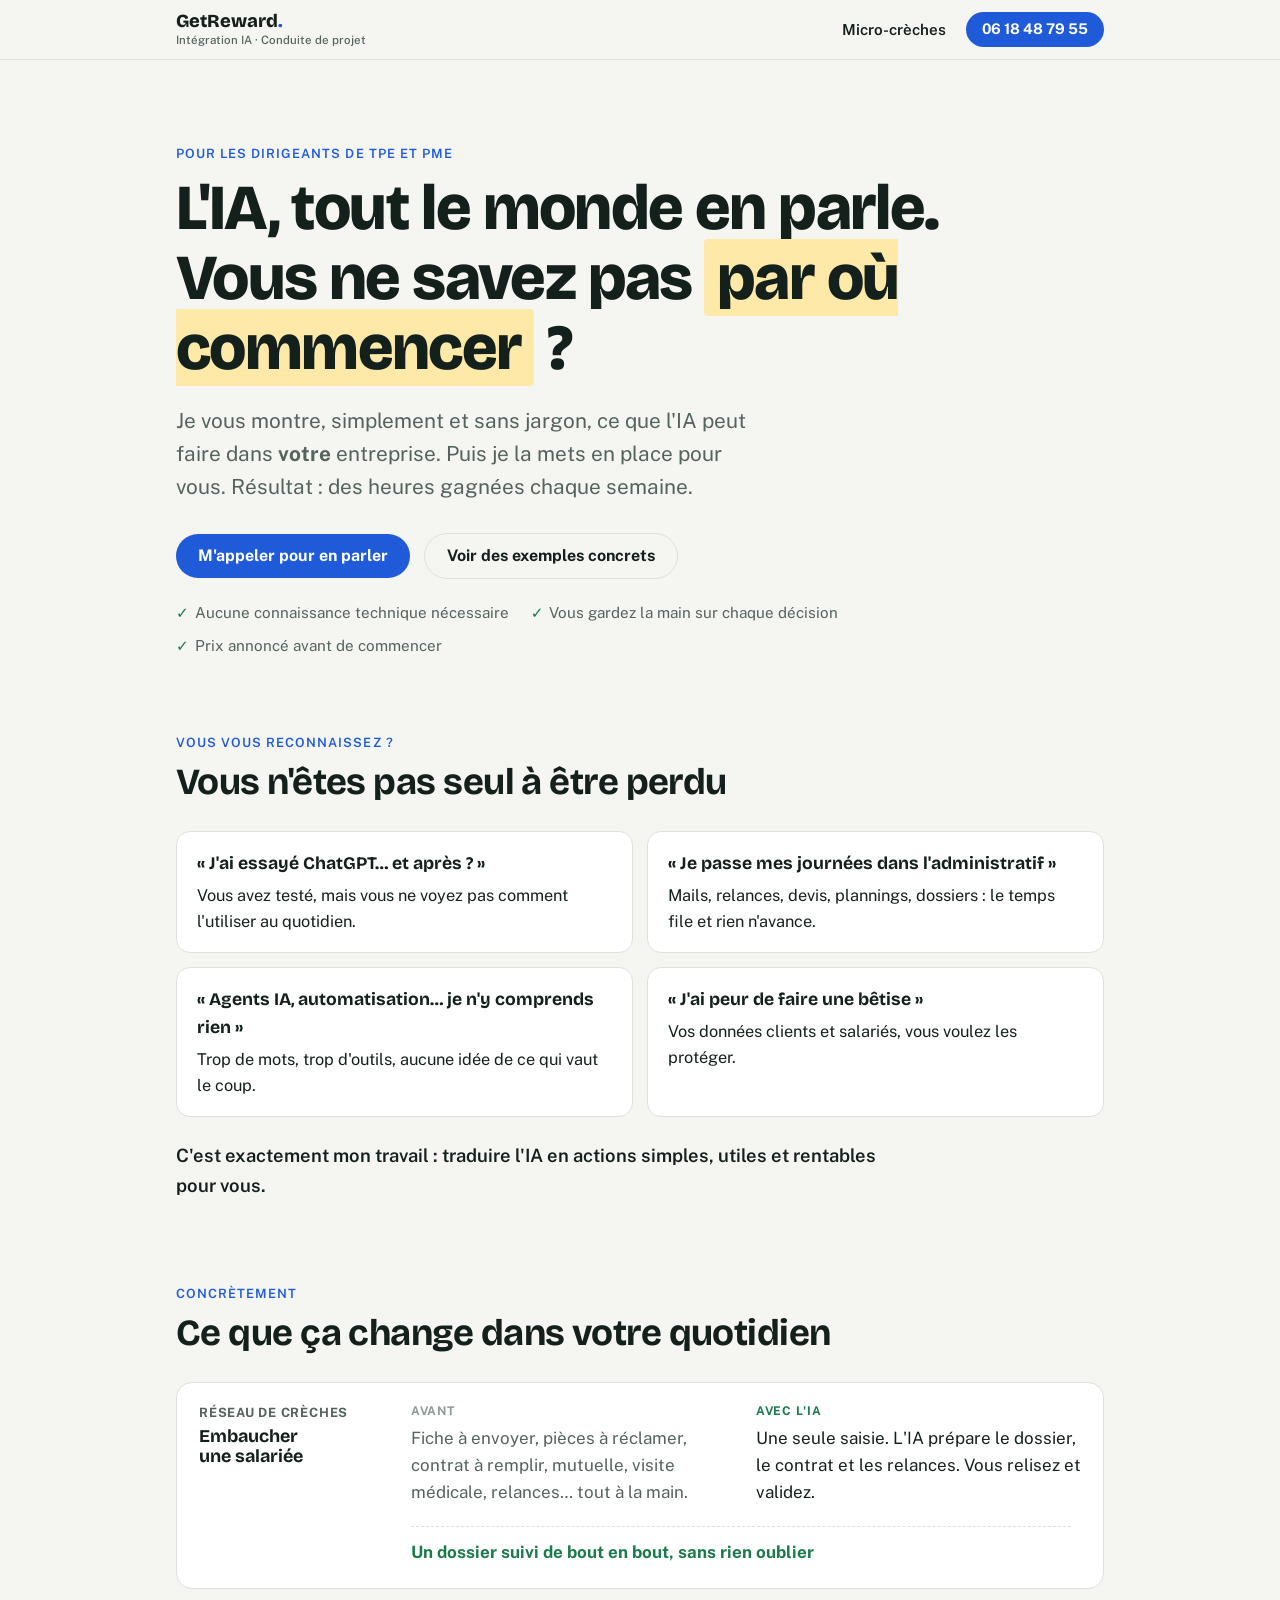
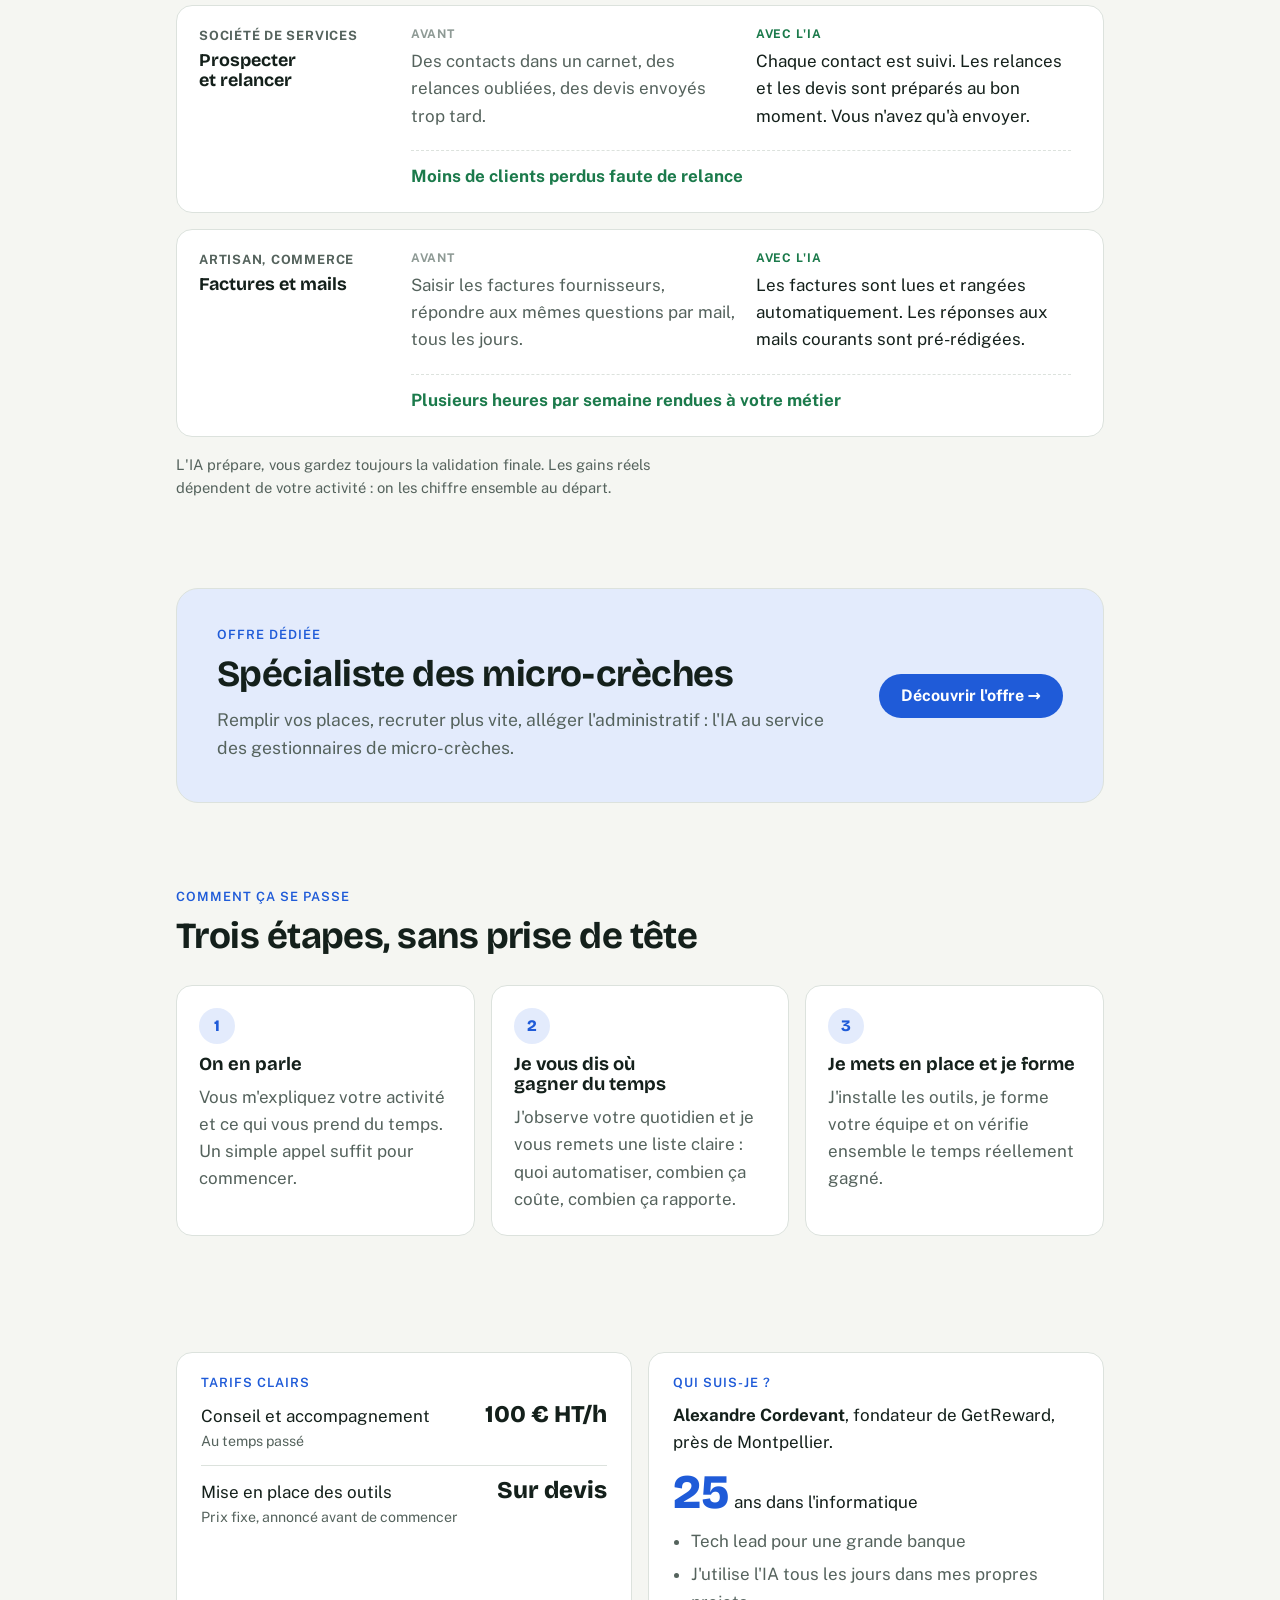
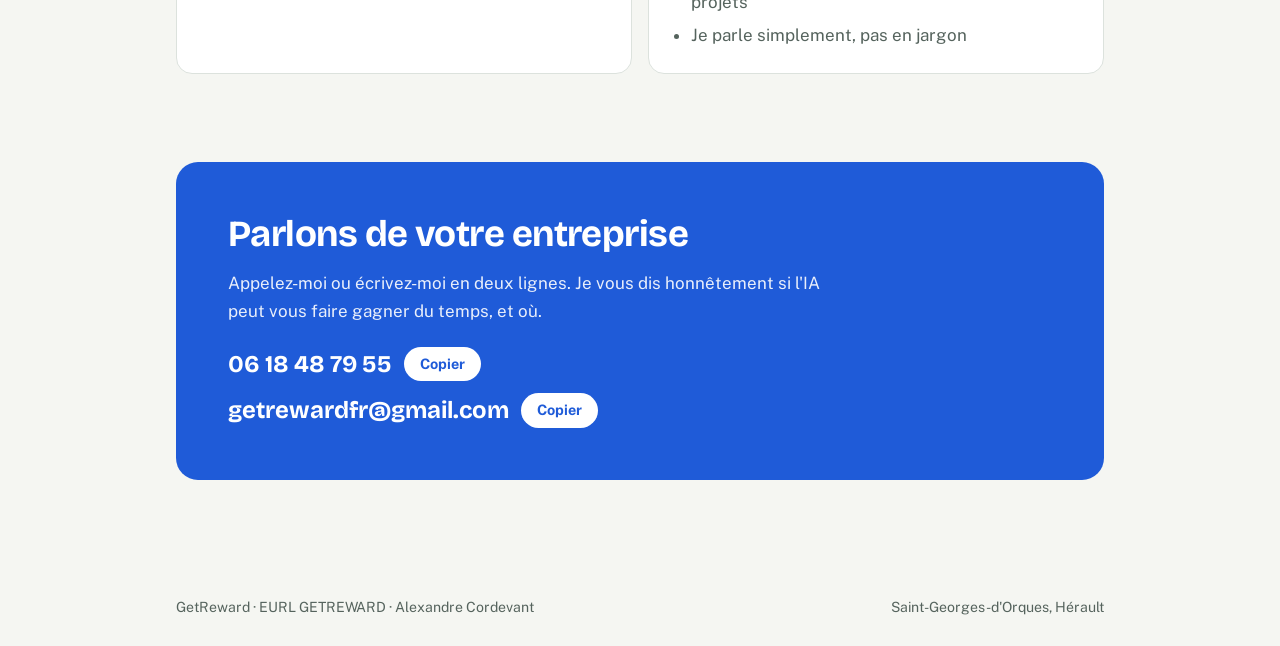
==== commit 21ff5c81: "Accueil : mise en avant de l'offre micro-crèches + SEO Co-Authored-By: Claude Opus 5.5 <noreply@anth" ====
--- a/index.html
+++ b/index.html
@@ -5,6 +5,7 @@
 <meta name="viewport" content="width=device-width, initial-scale=1, viewport-fit=cover">
 <meta name="description" content="GetReward aide les dirigeants de TPE et PME à utiliser l'IA simplement, sans jargon, pour gagner des heures chaque semaine. Montpellier, Hérault.">
 <title>GetReward · Intégration IA</title>
+<link rel="canonical" href="https://getreward.pro/">
 <link rel="preconnect" href="https://fonts.googleapis.com">
 <link rel="preconnect" href="https://fonts.gstatic.com" crossorigin>
 <link rel="stylesheet" href="https://fonts.googleapis.com/css2?family=Bricolage+Grotesque:opsz,wght@12..96,500;12..96,700;12..96,800&family=Public+Sans:wght@400;500;600;700&display=swap">
@@ -42,6 +43,10 @@
 .btn{display:inline-flex;align-items:center;justify-content:center;gap:8px;background:var(--accent);color:var(--accent-ink);font:700 1rem/1 var(--f-body);padding:14px 22px;border-radius:999px;text-decoration:none;border:0;cursor:pointer;white-space:nowrap}
 .btn.small{padding:10px 16px;font-size:.92rem}
 .btn.ghost{background:transparent;color:var(--ink);border:1.5px solid var(--line)}
+header.top nav{display:flex;align-items:center;gap:clamp(10px,2.5vw,20px)}
+.navlink{font:600 .95rem/1 var(--f-body);color:var(--ink);text-decoration:none;white-space:nowrap}
+.navlink:hover{color:var(--accent)}
+@media (max-width:420px){.brand small{display:none}}
 
 section{padding-block:clamp(48px,8vw,88px)}
 .eyebrow{font:600 .8rem/1 var(--f-body);letter-spacing:.08em;text-transform:uppercase;color:var(--accent);margin-bottom:12px}
@@ -73,6 +78,12 @@
 .ex .gain{grid-column:2 / -1;font-weight:700;color:var(--ok);border-top:1px dashed var(--line);padding-top:12px}
 @media (max-width:760px){.ex{grid-template-columns:1fr;gap:12px}.ex .gain{grid-column:auto}}
 .note{margin-top:16px;color:var(--muted);font-size:.92rem}
+
+/* spécialité micro-crèches */
+.spec{background:var(--accent-soft);border:1px solid var(--line);border-radius:22px;padding:clamp(24px,4vw,40px);display:grid;grid-template-columns:1fr auto;gap:20px 32px;align-items:center}
+.spec > *{min-width:0}
+.spec p:not(.eyebrow){margin-top:12px;color:var(--muted);font-size:1.1rem}
+@media (max-width:760px){.spec{grid-template-columns:1fr}.spec .btn{justify-self:start}}
 
 /* étapes */
 .steps{display:grid;grid-template-columns:repeat(3,1fr);gap:16px;margin-top:28px;counter-reset:s}
@@ -110,7 +121,10 @@
 <header class="top">
   <div class="wrap">
     <a class="brand" href="#top">GetReward<span>.</span><small>Intégration IA · Conduite de projet</small></a>
-    <a class="btn small" href="tel:+33618487955">06 18 48 79 55</a>
+    <nav aria-label="Navigation principale">
+      <a class="navlink" href="/micro-creches/">Micro-crèches</a>
+      <a class="btn small" href="tel:+33618487955">06 18 48 79 55</a>
+    </nav>
   </div>
 </header>
 
@@ -174,6 +188,19 @@
     </div>
   </section>
 
+  <section id="micro-creches" style="padding-top:0">
+    <div class="wrap">
+      <div class="spec">
+        <div>
+          <p class="eyebrow">Offre dédiée</p>
+          <h2>Spécialiste des micro-crèches</h2>
+          <p>Remplir vos places, recruter plus vite, alléger l'administratif&nbsp;: l'IA au service des gestionnaires de micro-crèches.</p>
+        </div>
+        <a class="btn" href="/micro-creches/">Découvrir l'offre →</a>
+      </div>
+    </div>
+  </section>
+
   <section style="padding-top:0">
     <div class="wrap">
       <p class="eyebrow">Comment ça se passe</p>
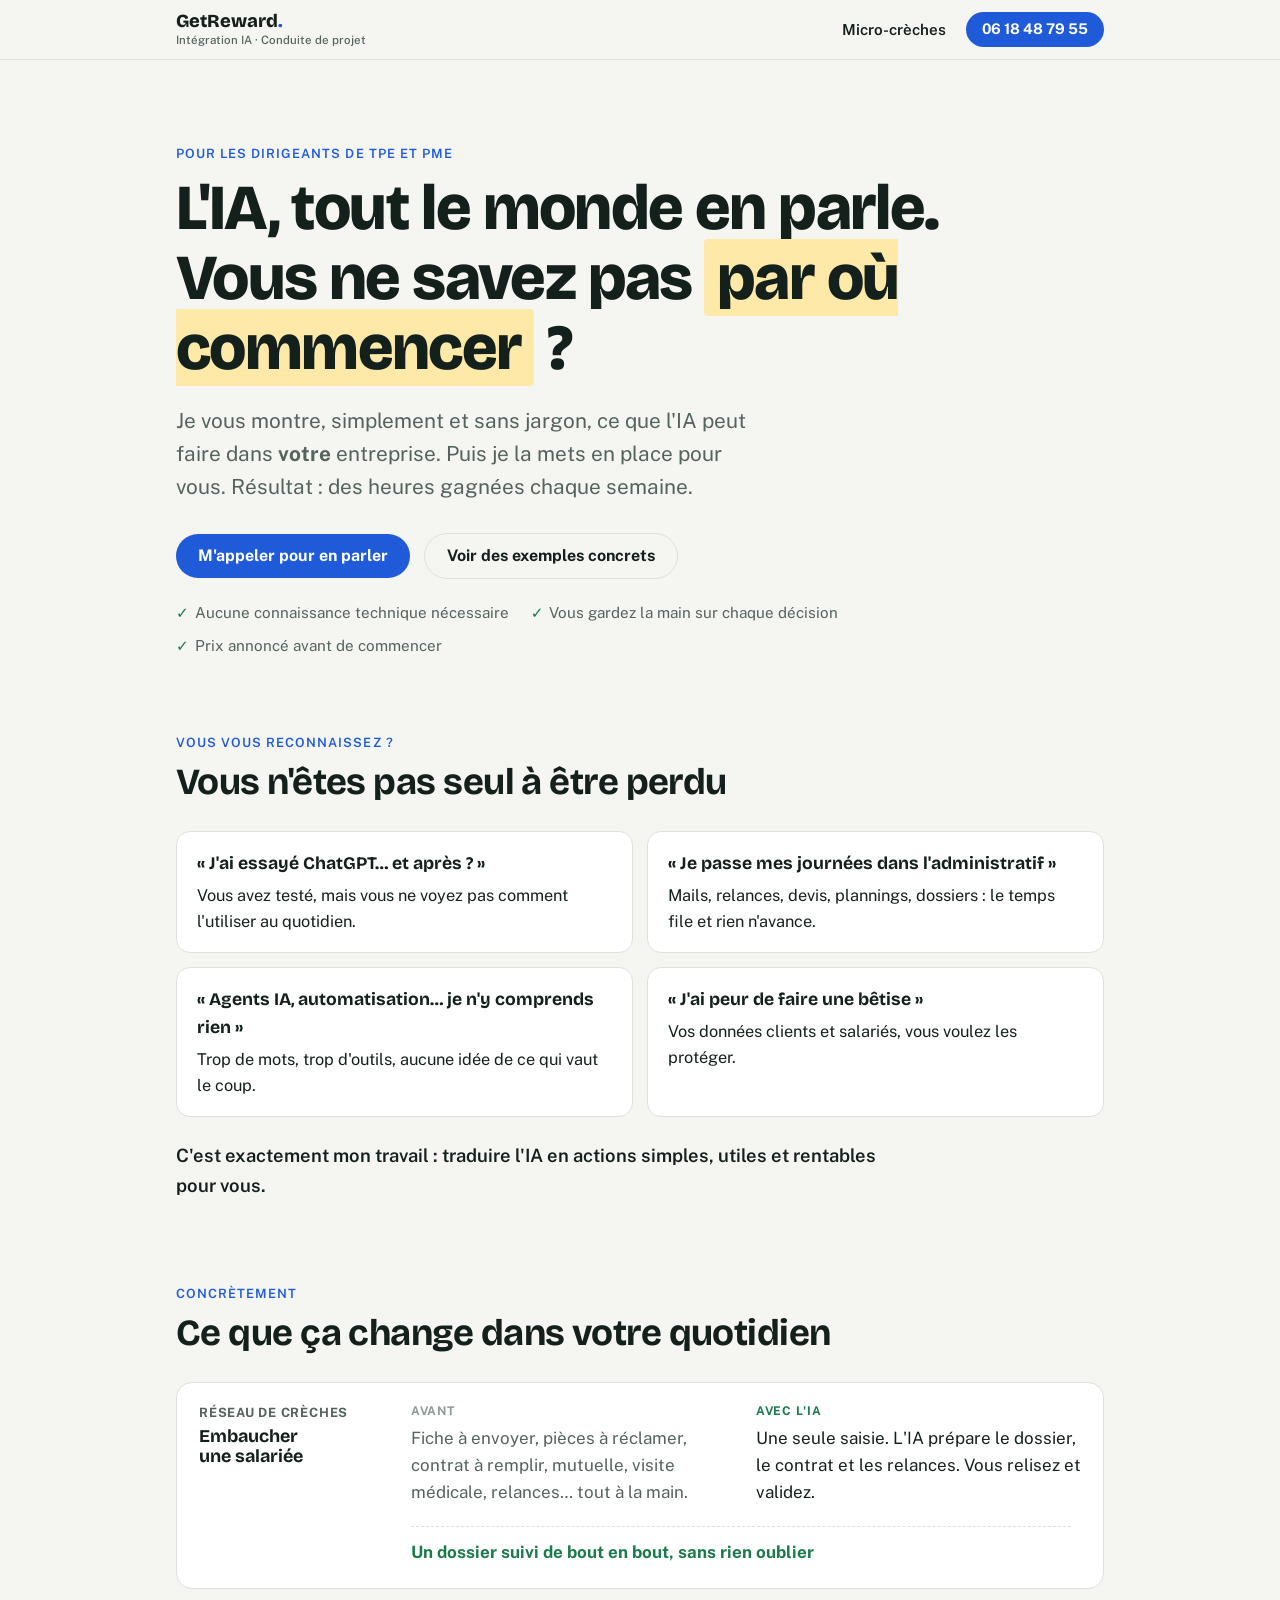
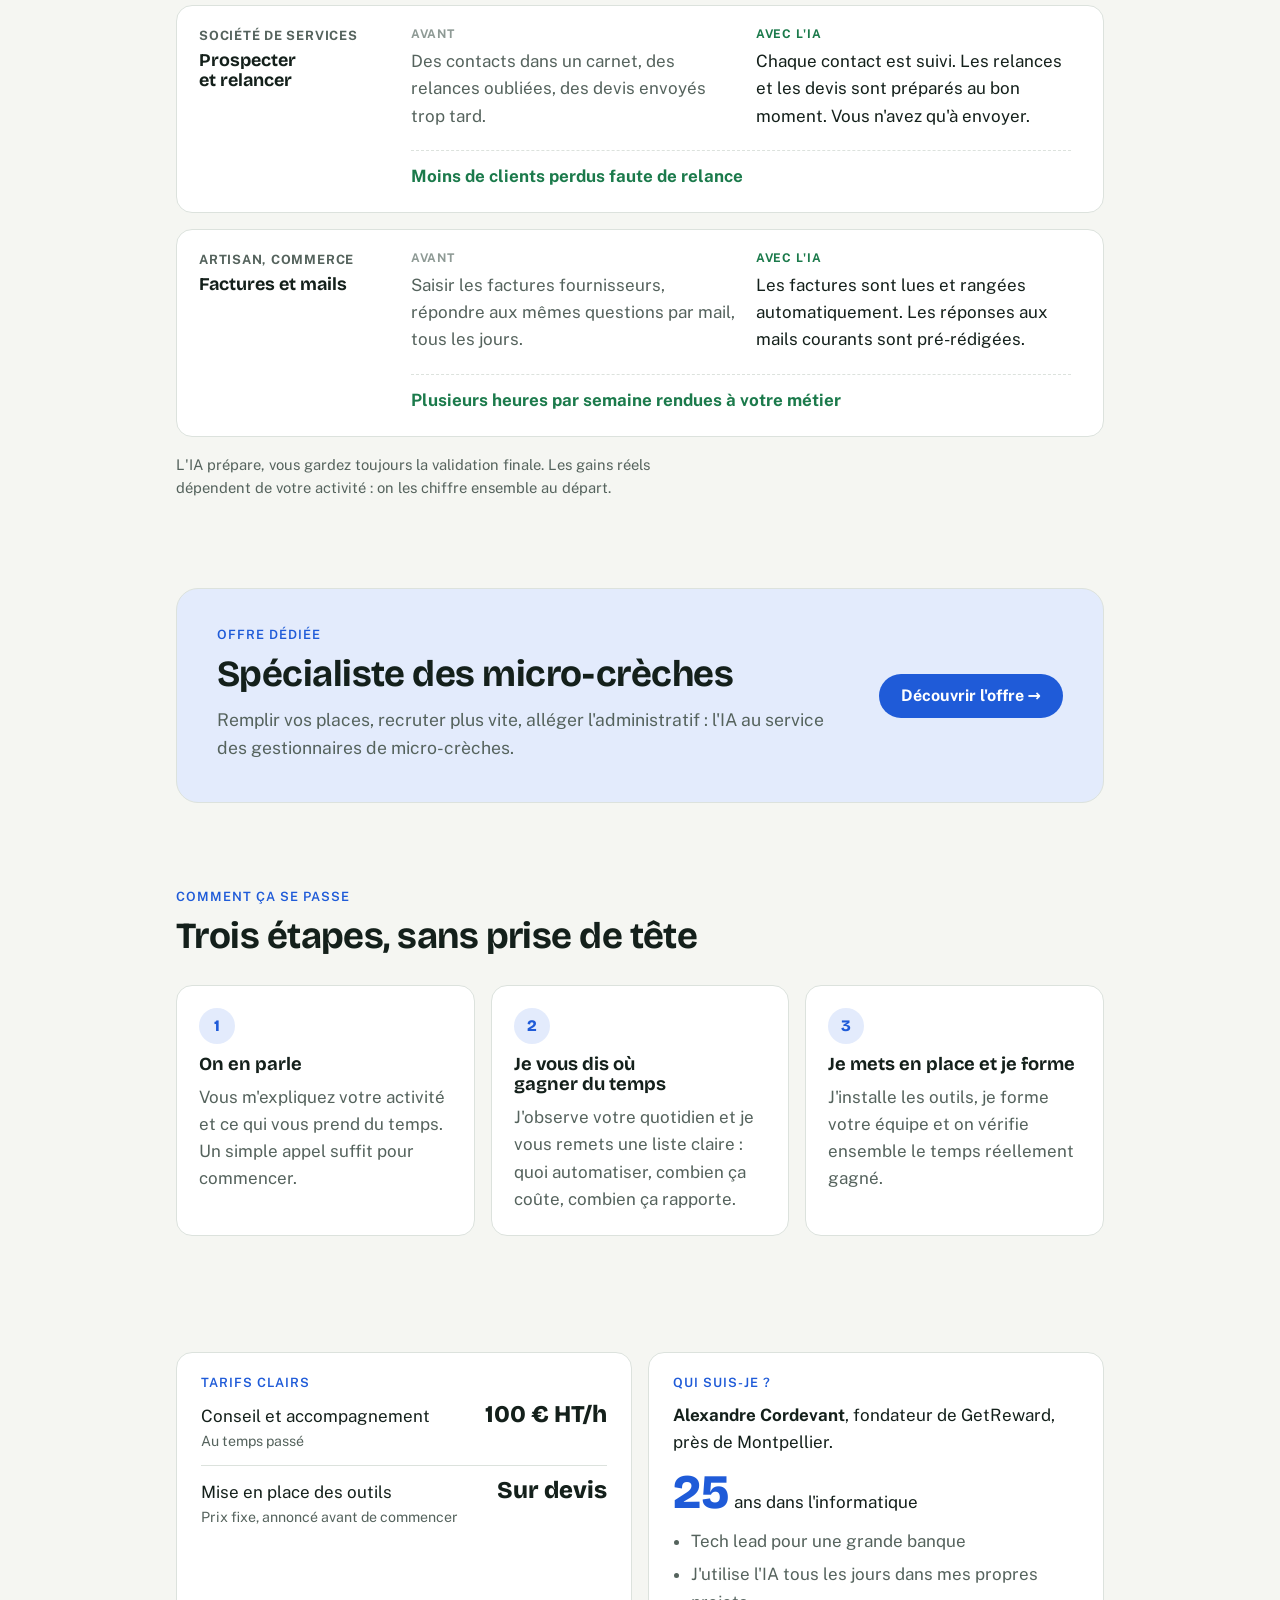
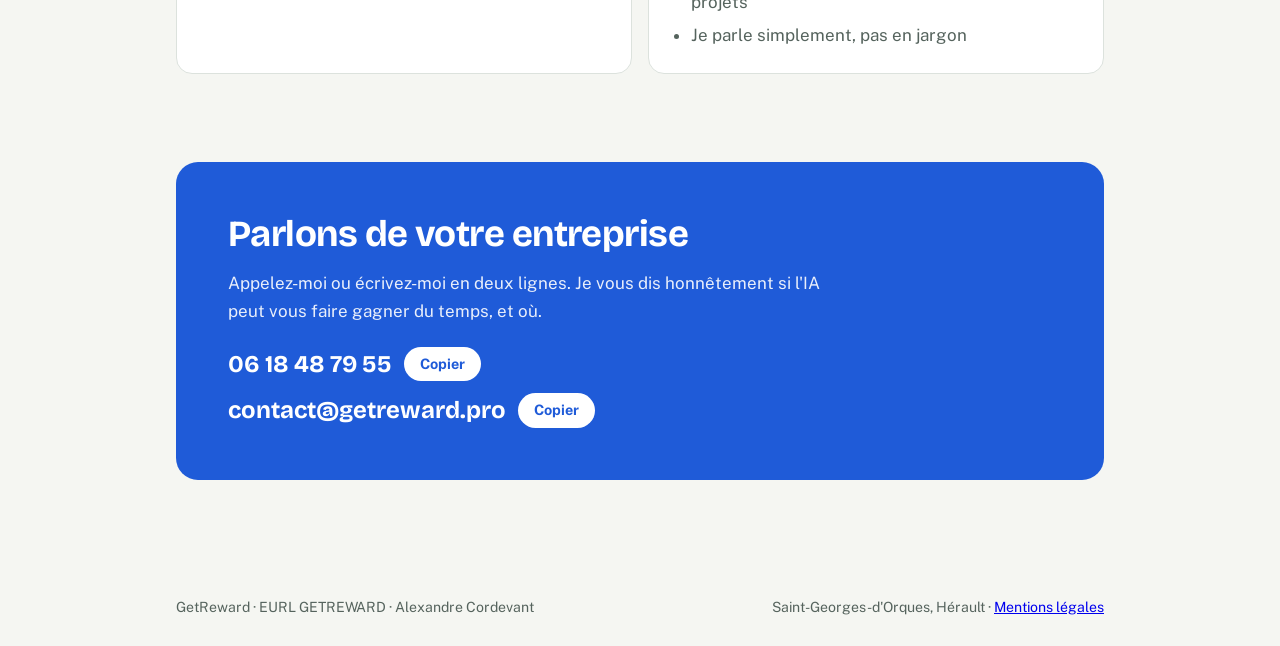
==== commit 18bce3ec: "Mentions légales, formulaire crèches pilotes, contact@getreward.pro Co-Authored-By: Claude Opus 5.5 " ====
--- a/index.html
+++ b/index.html
@@ -1,271 +1,271 @@
-<!doctype html>
-<html lang="fr">
-<head>
-<meta charset="utf-8">
-<meta name="viewport" content="width=device-width, initial-scale=1, viewport-fit=cover">
-<meta name="description" content="GetReward aide les dirigeants de TPE et PME à utiliser l'IA simplement, sans jargon, pour gagner des heures chaque semaine. Montpellier, Hérault.">
-<title>GetReward · Intégration IA</title>
-<link rel="canonical" href="https://getreward.pro/">
-<link rel="preconnect" href="https://fonts.googleapis.com">
-<link rel="preconnect" href="https://fonts.gstatic.com" crossorigin>
-<link rel="stylesheet" href="https://fonts.googleapis.com/css2?family=Bricolage+Grotesque:opsz,wght@12..96,500;12..96,700;12..96,800&family=Public+Sans:wght@400;500;600;700&display=swap">
-<style>
-/* Layout : une colonne, phrases courtes, exemples "avant / avec l'IA", appel à l'action répété */
-:root{
-  --bg:#F5F6F2; --surface:#FFFFFF; --ink:#14201B; --muted:#55635D; --line:#DCE2DD;
-  --accent:#1F5BD8; --accent-ink:#FFFFFF; --accent-soft:#E3EBFC; --warm:#FFE9A8; --ok:#1B7A4B; --old:#8E9A95;
-  --f-display:"Bricolage Grotesque",ui-sans-serif,system-ui,sans-serif;
-  --f-body:"Public Sans",ui-sans-serif,system-ui,sans-serif;
-}
-@media (prefers-color-scheme:dark){:root:not([data-theme="light"]){
-  --bg:#0F1613; --surface:#17211D; --ink:#E8EEEA; --muted:#9DABA5; --line:#27332E;
-  --accent:#7EA5FF; --accent-ink:#0F1613; --accent-soft:#1B2745; --warm:#4A3F12; --ok:#62D49C; --old:#6C7A74; color-scheme:dark}}
-:root[data-theme="dark"]{
-  --bg:#0F1613; --surface:#17211D; --ink:#E8EEEA; --muted:#9DABA5; --line:#27332E;
-  --accent:#7EA5FF; --accent-ink:#0F1613; --accent-soft:#1B2745; --warm:#4A3F12; --ok:#62D49C; --old:#6C7A74; color-scheme:dark}
-
-*{box-sizing:border-box}
-body{background:var(--bg);color:var(--ink);font:400 1.0625rem/1.6 var(--f-body);margin:0}
-.wrap{max-width:62rem;margin:0 auto;padding-inline:clamp(16px,4vw,32px)}
-h1,h2,h3{font-family:var(--f-display);line-height:1.1;text-wrap:balance;margin:0}
-h1{font-size:clamp(2.2rem,6.4vw,4rem);font-weight:800;letter-spacing:-.025em}
-h2{font-size:clamp(1.6rem,3.8vw,2.3rem);font-weight:700;letter-spacing:-.015em}
-h3{font-size:1.15rem;font-weight:700}
-p{margin:0;max-width:60ch}
-:focus-visible{outline:2px solid var(--accent);outline-offset:3px;border-radius:6px}
-mark{background:var(--warm);color:inherit;padding:0 .2em;border-radius:4px}
-
-header.top{position:sticky;top:env(safe-area-inset-top,0px);z-index:5;background:color-mix(in srgb,var(--bg) 90%,transparent);backdrop-filter:blur(8px);border-bottom:1px solid var(--line)}
-header.top .wrap{display:flex;align-items:center;justify-content:space-between;gap:12px;padding-block:12px}
-.brand{font:800 1.15rem/1 var(--f-display);color:var(--ink);text-decoration:none}
-.brand span{color:var(--accent)}
-.brand small{display:block;margin-top:4px;font:500 .72rem/1 var(--f-body);color:var(--muted)}
-.btn{display:inline-flex;align-items:center;justify-content:center;gap:8px;background:var(--accent);color:var(--accent-ink);font:700 1rem/1 var(--f-body);padding:14px 22px;border-radius:999px;text-decoration:none;border:0;cursor:pointer;white-space:nowrap}
-.btn.small{padding:10px 16px;font-size:.92rem}
-.btn.ghost{background:transparent;color:var(--ink);border:1.5px solid var(--line)}
-header.top nav{display:flex;align-items:center;gap:clamp(10px,2.5vw,20px)}
-.navlink{font:600 .95rem/1 var(--f-body);color:var(--ink);text-decoration:none;white-space:nowrap}
-.navlink:hover{color:var(--accent)}
-@media (max-width:420px){.brand small{display:none}}
-
-section{padding-block:clamp(48px,8vw,88px)}
-.eyebrow{font:600 .8rem/1 var(--f-body);letter-spacing:.08em;text-transform:uppercase;color:var(--accent);margin-bottom:12px}
-
-/* hero */
-.hero{padding-block:clamp(44px,8vw,88px) clamp(40px,6vw,64px)}
-.hero .lead{font-size:clamp(1.1rem,2.2vw,1.3rem);color:var(--muted);margin-top:20px;max-width:46ch}
-.hero .ctas{display:flex;flex-wrap:wrap;align-items:center;gap:14px;margin-top:30px}
-.hero .reassure{display:flex;flex-wrap:wrap;gap:8px 22px;margin-top:22px;padding:0;list-style:none;color:var(--muted);font-size:.95rem}
-.hero .reassure li::before{content:"✓";color:var(--ok);font-weight:700;margin-right:6px}
-
-/* douleurs */
-.pains{display:grid;grid-template-columns:repeat(2,1fr);gap:14px;margin-top:28px}
-.pain{background:var(--surface);border:1px solid var(--line);border-radius:14px;padding:18px 20px;font-size:1.02rem}
-.pain strong{display:block;font-family:var(--f-display);font-size:1.1rem;margin-bottom:4px}
-.pains-answer{margin-top:24px;font-size:1.15rem;font-weight:600}
-@media (max-width:720px){.pains{grid-template-columns:1fr}}
-
-/* exemples */
-.examples{display:grid;gap:16px;margin-top:28px}
-.ex{background:var(--surface);border:1px solid var(--line);border-radius:16px;padding:22px;display:grid;grid-template-columns:12rem 1fr 1fr;gap:20px;align-items:start}
-.ex > *{min-width:0}
-.ex .who{font:700 .8rem/1.3 var(--f-body);text-transform:uppercase;letter-spacing:.06em;color:var(--muted)}
-.ex .who h3{margin-top:6px;text-transform:none;letter-spacing:0;color:var(--ink);font-size:1.12rem}
-.ex .col span{display:block;font:700 .75rem/1 var(--f-body);text-transform:uppercase;letter-spacing:.06em;margin-bottom:8px}
-.ex .before span{color:var(--old)}
-.ex .after span{color:var(--ok)}
-.ex .before p{color:var(--muted)}
-.ex .gain{grid-column:2 / -1;font-weight:700;color:var(--ok);border-top:1px dashed var(--line);padding-top:12px}
-@media (max-width:760px){.ex{grid-template-columns:1fr;gap:12px}.ex .gain{grid-column:auto}}
-.note{margin-top:16px;color:var(--muted);font-size:.92rem}
-
-/* spécialité micro-crèches */
-.spec{background:var(--accent-soft);border:1px solid var(--line);border-radius:22px;padding:clamp(24px,4vw,40px);display:grid;grid-template-columns:1fr auto;gap:20px 32px;align-items:center}
-.spec > *{min-width:0}
-.spec p:not(.eyebrow){margin-top:12px;color:var(--muted);font-size:1.1rem}
-@media (max-width:760px){.spec{grid-template-columns:1fr}.spec .btn{justify-self:start}}
-
-/* étapes */
-.steps{display:grid;grid-template-columns:repeat(3,1fr);gap:16px;margin-top:28px;counter-reset:s}
-.step{background:var(--surface);border:1px solid var(--line);border-radius:16px;padding:22px;display:grid;gap:10px;align-content:start}
-.step .n{width:36px;height:36px;border-radius:50%;background:var(--accent-soft);color:var(--accent);display:grid;place-items:center;font:800 1rem/1 var(--f-display)}
-.step p{color:var(--muted)}
-@media (max-width:760px){.steps{grid-template-columns:1fr}}
-
-/* prix + moi */
-.duo{display:grid;grid-template-columns:1fr 1fr;gap:16px;margin-top:28px}
-.duo > div{background:var(--surface);border:1px solid var(--line);border-radius:16px;padding:24px;display:grid;gap:12px;align-content:start}
-.price-line{display:flex;justify-content:space-between;gap:12px;align-items:baseline;border-bottom:1px solid var(--line);padding-bottom:12px}
-.price-line:last-of-type{border-bottom:0;padding-bottom:0}
-.price-line b{font:800 1.5rem/1 var(--f-display);white-space:nowrap}
-.price-line small{color:var(--muted);display:block}
-.me ul{margin:0;padding-left:18px;display:grid;gap:6px;color:var(--muted)}
-.big25{font:800 3rem/1 var(--f-display);color:var(--accent)}
-@media (max-width:760px){.duo{grid-template-columns:1fr}}
-
-/* contact */
-.contact{background:var(--accent);color:var(--accent-ink);border-radius:22px;padding:clamp(28px,5vw,52px);display:grid;gap:16px}
-.contact p{opacity:.9}
-.lines{display:grid;gap:12px;margin-top:6px}
-.line{display:flex;flex-wrap:wrap;align-items:center;gap:12px}
-.line code{font:700 clamp(1.15rem,3vw,1.5rem)/1.2 var(--f-display);user-select:all;overflow-wrap:anywhere}
-.contact .btn{background:var(--accent-ink);color:var(--accent);padding:10px 16px;font-size:.9rem}
-.copied{font-weight:600}
-footer{padding-block:28px;color:var(--muted);font-size:.88rem}
-footer .wrap{display:flex;flex-wrap:wrap;justify-content:space-between;gap:10px}
-@media (prefers-reduced-motion:no-preference){html{scroll-behavior:smooth}}
-</style>
-</head>
-<body>
-
-<header class="top">
-  <div class="wrap">
-    <a class="brand" href="#top">GetReward<span>.</span><small>Intégration IA · Conduite de projet</small></a>
-    <nav aria-label="Navigation principale">
-      <a class="navlink" href="/micro-creches/">Micro-crèches</a>
-      <a class="btn small" href="tel:+33618487955">06 18 48 79 55</a>
-    </nav>
-  </div>
-</header>
-
-<main id="top">
-  <section class="hero">
-    <div class="wrap">
-      <p class="eyebrow">Pour les dirigeants de TPE et PME</p>
-      <h1>L'IA, tout le monde en parle.<br>Vous ne savez pas <mark>par où commencer</mark>&nbsp;?</h1>
-      <p class="lead">Je vous montre, simplement et sans jargon, ce que l'IA peut faire dans <b>votre</b> entreprise. Puis je la mets en place pour vous. Résultat&nbsp;: des heures gagnées chaque semaine.</p>
-      <div class="ctas">
-        <a class="btn" href="#contact">M'appeler pour en parler</a>
-        <a class="btn ghost" href="#exemples">Voir des exemples concrets</a>
-      </div>
-      <ul class="reassure">
-        <li>Aucune connaissance technique nécessaire</li>
-        <li>Vous gardez la main sur chaque décision</li>
-        <li>Prix annoncé avant de commencer</li>
-      </ul>
-    </div>
-  </section>
-
-  <section style="padding-top:0">
-    <div class="wrap">
-      <p class="eyebrow">Vous vous reconnaissez&nbsp;?</p>
-      <h2>Vous n'êtes pas seul à être perdu</h2>
-      <div class="pains">
-        <div class="pain"><strong>« J'ai essayé ChatGPT… et après&nbsp;? »</strong>Vous avez testé, mais vous ne voyez pas comment l'utiliser au quotidien.</div>
-        <div class="pain"><strong>« Je passe mes journées dans l'administratif »</strong>Mails, relances, devis, plannings, dossiers&nbsp;: le temps file et rien n'avance.</div>
-        <div class="pain"><strong>« Agents IA, automatisation… je n'y comprends rien »</strong>Trop de mots, trop d'outils, aucune idée de ce qui vaut le coup.</div>
-        <div class="pain"><strong>« J'ai peur de faire une bêtise »</strong>Vos données clients et salariés, vous voulez les protéger.</div>
-      </div>
-      <p class="pains-answer">C'est exactement mon travail&nbsp;: traduire l'IA en actions simples, utiles et rentables pour vous.</p>
-    </div>
-  </section>
-
-  <section id="exemples" style="padding-top:0">
-    <div class="wrap">
-      <p class="eyebrow">Concrètement</p>
-      <h2>Ce que ça change dans votre quotidien</h2>
-      <div class="examples">
-        <article class="ex">
-          <div class="who">Réseau de crèches<h3>Embaucher une salariée</h3></div>
-          <div class="col before"><span>Avant</span><p>Fiche à envoyer, pièces à réclamer, contrat à remplir, mutuelle, visite médicale, relances… tout à la main.</p></div>
-          <div class="col after"><span>Avec l'IA</span><p>Une seule saisie. L'IA prépare le dossier, le contrat et les relances. Vous relisez et validez.</p></div>
-          <p class="gain">Un dossier suivi de bout en bout, sans rien oublier</p>
-        </article>
-        <article class="ex">
-          <div class="who">Société de services<h3>Prospecter et relancer</h3></div>
-          <div class="col before"><span>Avant</span><p>Des contacts dans un carnet, des relances oubliées, des devis envoyés trop tard.</p></div>
-          <div class="col after"><span>Avec l'IA</span><p>Chaque contact est suivi. Les relances et les devis sont préparés au bon moment. Vous n'avez qu'à envoyer.</p></div>
-          <p class="gain">Moins de clients perdus faute de relance</p>
-        </article>
-        <article class="ex">
-          <div class="who">Artisan, commerce<h3>Factures et mails</h3></div>
-          <div class="col before"><span>Avant</span><p>Saisir les factures fournisseurs, répondre aux mêmes questions par mail, tous les jours.</p></div>
-          <div class="col after"><span>Avec l'IA</span><p>Les factures sont lues et rangées automatiquement. Les réponses aux mails courants sont pré-rédigées.</p></div>
-          <p class="gain">Plusieurs heures par semaine rendues à votre métier</p>
-        </article>
-      </div>
-      <p class="note">L'IA prépare, vous gardez toujours la validation finale. Les gains réels dépendent de votre activité&nbsp;: on les chiffre ensemble au départ.</p>
-    </div>
-  </section>
-
-  <section id="micro-creches" style="padding-top:0">
-    <div class="wrap">
-      <div class="spec">
-        <div>
-          <p class="eyebrow">Offre dédiée</p>
-          <h2>Spécialiste des micro-crèches</h2>
-          <p>Remplir vos places, recruter plus vite, alléger l'administratif&nbsp;: l'IA au service des gestionnaires de micro-crèches.</p>
-        </div>
-        <a class="btn" href="/micro-creches/">Découvrir l'offre →</a>
-      </div>
-    </div>
-  </section>
-
-  <section style="padding-top:0">
-    <div class="wrap">
-      <p class="eyebrow">Comment ça se passe</p>
-      <h2>Trois étapes, sans prise de tête</h2>
-      <div class="steps">
-        <div class="step"><span class="n">1</span><h3>On en parle</h3><p>Vous m'expliquez votre activité et ce qui vous prend du temps. Un simple appel suffit pour commencer.</p></div>
-        <div class="step"><span class="n">2</span><h3>Je vous dis où gagner du temps</h3><p>J'observe votre quotidien et je vous remets une liste claire&nbsp;: quoi automatiser, combien ça coûte, combien ça rapporte.</p></div>
-        <div class="step"><span class="n">3</span><h3>Je mets en place et je forme</h3><p>J'installe les outils, je forme votre équipe et on vérifie ensemble le temps réellement gagné.</p></div>
-      </div>
-    </div>
-  </section>
-
-  <section style="padding-top:0">
-    <div class="wrap">
-      <div class="duo">
-        <div>
-          <p class="eyebrow" style="margin:0">Tarifs clairs</p>
-          <div class="price-line"><div>Conseil et accompagnement<small>Au temps passé</small></div><b>100&nbsp;€&nbsp;HT/h</b></div>
-          <div class="price-line"><div>Mise en place des outils<small>Prix fixe, annoncé avant de commencer</small></div><b>Sur devis</b></div>
-        </div>
-        <div class="me">
-          <p class="eyebrow" style="margin:0">Qui suis-je&nbsp;?</p>
-          <p><b>Alexandre Cordevant</b>, fondateur de GetReward, près de Montpellier.</p>
-          <p><span class="big25">25</span> ans dans l'informatique</p>
-          <ul>
-            <li>Tech lead pour une grande banque</li>
-            <li>J'utilise l'IA tous les jours dans mes propres projets</li>
-            <li>Je parle simplement, pas en jargon</li>
-          </ul>
-        </div>
-      </div>
-    </div>
-  </section>
-
-  <section id="contact" style="padding-top:0">
-    <div class="wrap">
-      <div class="contact">
-        <h2>Parlons de votre entreprise</h2>
-        <p>Appelez-moi ou écrivez-moi en deux lignes. Je vous dis honnêtement si l'IA peut vous faire gagner du temps, et où.</p>
-        <div class="lines">
-          <div class="line"><code id="tel">06 18 48 79 55</code><button class="btn" type="button" data-copy="tel">Copier</button></div>
-          <div class="line"><code id="email">getrewardfr@gmail.com</code><button class="btn" type="button" data-copy="email">Copier</button></div>
-          <span class="copied" id="copied" hidden>Copié</span>
-        </div>
-      </div>
-    </div>
-  </section>
-</main>
-
-<footer>
-  <div class="wrap">
-    <span>GetReward · EURL GETREWARD · Alexandre Cordevant</span>
-    <span>Saint-Georges-d'Orques, Hérault</span>
-  </div>
-</footer>
-
-<script>
-document.querySelectorAll('[data-copy]').forEach(function(b){
-  b.addEventListener('click', function(){
-    var el = document.getElementById(b.dataset.copy), ok = document.getElementById('copied');
-    function done(){ ok.hidden = false; setTimeout(function(){ ok.hidden = true; }, 2000); }
-    function sel(){ var r = document.createRange(); r.selectNodeContents(el); var s = getSelection(); s.removeAllRanges(); s.addRange(r); }
-    try { navigator.clipboard.writeText(el.textContent.replace(/\s/g, '')).then(done).catch(sel); } catch(e){ sel(); }
-  });
-});
-</script>
-</body>
-</html>
+<!doctype html>
+<html lang="fr">
+<head>
+<meta charset="utf-8">
+<meta name="viewport" content="width=device-width, initial-scale=1, viewport-fit=cover">
+<meta name="description" content="GetReward aide les dirigeants de TPE et PME à utiliser l'IA simplement, sans jargon, pour gagner des heures chaque semaine. Montpellier, Hérault.">
+<title>GetReward · Intégration IA</title>
+<link rel="canonical" href="https://getreward.pro/">
+<link rel="preconnect" href="https://fonts.googleapis.com">
+<link rel="preconnect" href="https://fonts.gstatic.com" crossorigin>
+<link rel="stylesheet" href="https://fonts.googleapis.com/css2?family=Bricolage+Grotesque:opsz,wght@12..96,500;12..96,700;12..96,800&family=Public+Sans:wght@400;500;600;700&display=swap">
+<style>
+/* Layout : une colonne, phrases courtes, exemples "avant / avec l'IA", appel à l'action répété */
+:root{
+  --bg:#F5F6F2; --surface:#FFFFFF; --ink:#14201B; --muted:#55635D; --line:#DCE2DD;
+  --accent:#1F5BD8; --accent-ink:#FFFFFF; --accent-soft:#E3EBFC; --warm:#FFE9A8; --ok:#1B7A4B; --old:#8E9A95;
+  --f-display:"Bricolage Grotesque",ui-sans-serif,system-ui,sans-serif;
+  --f-body:"Public Sans",ui-sans-serif,system-ui,sans-serif;
+}
+@media (prefers-color-scheme:dark){:root:not([data-theme="light"]){
+  --bg:#0F1613; --surface:#17211D; --ink:#E8EEEA; --muted:#9DABA5; --line:#27332E;
+  --accent:#7EA5FF; --accent-ink:#0F1613; --accent-soft:#1B2745; --warm:#4A3F12; --ok:#62D49C; --old:#6C7A74; color-scheme:dark}}
+:root[data-theme="dark"]{
+  --bg:#0F1613; --surface:#17211D; --ink:#E8EEEA; --muted:#9DABA5; --line:#27332E;
+  --accent:#7EA5FF; --accent-ink:#0F1613; --accent-soft:#1B2745; --warm:#4A3F12; --ok:#62D49C; --old:#6C7A74; color-scheme:dark}
+
+*{box-sizing:border-box}
+body{background:var(--bg);color:var(--ink);font:400 1.0625rem/1.6 var(--f-body);margin:0}
+.wrap{max-width:62rem;margin:0 auto;padding-inline:clamp(16px,4vw,32px)}
+h1,h2,h3{font-family:var(--f-display);line-height:1.1;text-wrap:balance;margin:0}
+h1{font-size:clamp(2.2rem,6.4vw,4rem);font-weight:800;letter-spacing:-.025em}
+h2{font-size:clamp(1.6rem,3.8vw,2.3rem);font-weight:700;letter-spacing:-.015em}
+h3{font-size:1.15rem;font-weight:700}
+p{margin:0;max-width:60ch}
+:focus-visible{outline:2px solid var(--accent);outline-offset:3px;border-radius:6px}
+mark{background:var(--warm);color:inherit;padding:0 .2em;border-radius:4px}
+
+header.top{position:sticky;top:env(safe-area-inset-top,0px);z-index:5;background:color-mix(in srgb,var(--bg) 90%,transparent);backdrop-filter:blur(8px);border-bottom:1px solid var(--line)}
+header.top .wrap{display:flex;align-items:center;justify-content:space-between;gap:12px;padding-block:12px}
+.brand{font:800 1.15rem/1 var(--f-display);color:var(--ink);text-decoration:none}
+.brand span{color:var(--accent)}
+.brand small{display:block;margin-top:4px;font:500 .72rem/1 var(--f-body);color:var(--muted)}
+.btn{display:inline-flex;align-items:center;justify-content:center;gap:8px;background:var(--accent);color:var(--accent-ink);font:700 1rem/1 var(--f-body);padding:14px 22px;border-radius:999px;text-decoration:none;border:0;cursor:pointer;white-space:nowrap}
+.btn.small{padding:10px 16px;font-size:.92rem}
+.btn.ghost{background:transparent;color:var(--ink);border:1.5px solid var(--line)}
+header.top nav{display:flex;align-items:center;gap:clamp(10px,2.5vw,20px)}
+.navlink{font:600 .95rem/1 var(--f-body);color:var(--ink);text-decoration:none;white-space:nowrap}
+.navlink:hover{color:var(--accent)}
+@media (max-width:420px){.brand small{display:none}}
+
+section{padding-block:clamp(48px,8vw,88px)}
+.eyebrow{font:600 .8rem/1 var(--f-body);letter-spacing:.08em;text-transform:uppercase;color:var(--accent);margin-bottom:12px}
+
+/* hero */
+.hero{padding-block:clamp(44px,8vw,88px) clamp(40px,6vw,64px)}
+.hero .lead{font-size:clamp(1.1rem,2.2vw,1.3rem);color:var(--muted);margin-top:20px;max-width:46ch}
+.hero .ctas{display:flex;flex-wrap:wrap;align-items:center;gap:14px;margin-top:30px}
+.hero .reassure{display:flex;flex-wrap:wrap;gap:8px 22px;margin-top:22px;padding:0;list-style:none;color:var(--muted);font-size:.95rem}
+.hero .reassure li::before{content:"✓";color:var(--ok);font-weight:700;margin-right:6px}
+
+/* douleurs */
+.pains{display:grid;grid-template-columns:repeat(2,1fr);gap:14px;margin-top:28px}
+.pain{background:var(--surface);border:1px solid var(--line);border-radius:14px;padding:18px 20px;font-size:1.02rem}
+.pain strong{display:block;font-family:var(--f-display);font-size:1.1rem;margin-bottom:4px}
+.pains-answer{margin-top:24px;font-size:1.15rem;font-weight:600}
+@media (max-width:720px){.pains{grid-template-columns:1fr}}
+
+/* exemples */
+.examples{display:grid;gap:16px;margin-top:28px}
+.ex{background:var(--surface);border:1px solid var(--line);border-radius:16px;padding:22px;display:grid;grid-template-columns:12rem 1fr 1fr;gap:20px;align-items:start}
+.ex > *{min-width:0}
+.ex .who{font:700 .8rem/1.3 var(--f-body);text-transform:uppercase;letter-spacing:.06em;color:var(--muted)}
+.ex .who h3{margin-top:6px;text-transform:none;letter-spacing:0;color:var(--ink);font-size:1.12rem}
+.ex .col span{display:block;font:700 .75rem/1 var(--f-body);text-transform:uppercase;letter-spacing:.06em;margin-bottom:8px}
+.ex .before span{color:var(--old)}
+.ex .after span{color:var(--ok)}
+.ex .before p{color:var(--muted)}
+.ex .gain{grid-column:2 / -1;font-weight:700;color:var(--ok);border-top:1px dashed var(--line);padding-top:12px}
+@media (max-width:760px){.ex{grid-template-columns:1fr;gap:12px}.ex .gain{grid-column:auto}}
+.note{margin-top:16px;color:var(--muted);font-size:.92rem}
+
+/* spécialité micro-crèches */
+.spec{background:var(--accent-soft);border:1px solid var(--line);border-radius:22px;padding:clamp(24px,4vw,40px);display:grid;grid-template-columns:1fr auto;gap:20px 32px;align-items:center}
+.spec > *{min-width:0}
+.spec p:not(.eyebrow){margin-top:12px;color:var(--muted);font-size:1.1rem}
+@media (max-width:760px){.spec{grid-template-columns:1fr}.spec .btn{justify-self:start}}
+
+/* étapes */
+.steps{display:grid;grid-template-columns:repeat(3,1fr);gap:16px;margin-top:28px;counter-reset:s}
+.step{background:var(--surface);border:1px solid var(--line);border-radius:16px;padding:22px;display:grid;gap:10px;align-content:start}
+.step .n{width:36px;height:36px;border-radius:50%;background:var(--accent-soft);color:var(--accent);display:grid;place-items:center;font:800 1rem/1 var(--f-display)}
+.step p{color:var(--muted)}
+@media (max-width:760px){.steps{grid-template-columns:1fr}}
+
+/* prix + moi */
+.duo{display:grid;grid-template-columns:1fr 1fr;gap:16px;margin-top:28px}
+.duo > div{background:var(--surface);border:1px solid var(--line);border-radius:16px;padding:24px;display:grid;gap:12px;align-content:start}
+.price-line{display:flex;justify-content:space-between;gap:12px;align-items:baseline;border-bottom:1px solid var(--line);padding-bottom:12px}
+.price-line:last-of-type{border-bottom:0;padding-bottom:0}
+.price-line b{font:800 1.5rem/1 var(--f-display);white-space:nowrap}
+.price-line small{color:var(--muted);display:block}
+.me ul{margin:0;padding-left:18px;display:grid;gap:6px;color:var(--muted)}
+.big25{font:800 3rem/1 var(--f-display);color:var(--accent)}
+@media (max-width:760px){.duo{grid-template-columns:1fr}}
+
+/* contact */
+.contact{background:var(--accent);color:var(--accent-ink);border-radius:22px;padding:clamp(28px,5vw,52px);display:grid;gap:16px}
+.contact p{opacity:.9}
+.lines{display:grid;gap:12px;margin-top:6px}
+.line{display:flex;flex-wrap:wrap;align-items:center;gap:12px}
+.line code{font:700 clamp(1.15rem,3vw,1.5rem)/1.2 var(--f-display);user-select:all;overflow-wrap:anywhere}
+.contact .btn{background:var(--accent-ink);color:var(--accent);padding:10px 16px;font-size:.9rem}
+.copied{font-weight:600}
+footer{padding-block:28px;color:var(--muted);font-size:.88rem}
+footer .wrap{display:flex;flex-wrap:wrap;justify-content:space-between;gap:10px}
+@media (prefers-reduced-motion:no-preference){html{scroll-behavior:smooth}}
+</style>
+</head>
+<body>
+
+<header class="top">
+  <div class="wrap">
+    <a class="brand" href="#top">GetReward<span>.</span><small>Intégration IA · Conduite de projet</small></a>
+    <nav aria-label="Navigation principale">
+      <a class="navlink" href="/micro-creches/">Micro-crèches</a>
+      <a class="btn small" href="tel:+33618487955">06 18 48 79 55</a>
+    </nav>
+  </div>
+</header>
+
+<main id="top">
+  <section class="hero">
+    <div class="wrap">
+      <p class="eyebrow">Pour les dirigeants de TPE et PME</p>
+      <h1>L'IA, tout le monde en parle.<br>Vous ne savez pas <mark>par où commencer</mark>&nbsp;?</h1>
+      <p class="lead">Je vous montre, simplement et sans jargon, ce que l'IA peut faire dans <b>votre</b> entreprise. Puis je la mets en place pour vous. Résultat&nbsp;: des heures gagnées chaque semaine.</p>
+      <div class="ctas">
+        <a class="btn" href="#contact">M'appeler pour en parler</a>
+        <a class="btn ghost" href="#exemples">Voir des exemples concrets</a>
+      </div>
+      <ul class="reassure">
+        <li>Aucune connaissance technique nécessaire</li>
+        <li>Vous gardez la main sur chaque décision</li>
+        <li>Prix annoncé avant de commencer</li>
+      </ul>
+    </div>
+  </section>
+
+  <section style="padding-top:0">
+    <div class="wrap">
+      <p class="eyebrow">Vous vous reconnaissez&nbsp;?</p>
+      <h2>Vous n'êtes pas seul à être perdu</h2>
+      <div class="pains">
+        <div class="pain"><strong>« J'ai essayé ChatGPT… et après&nbsp;? »</strong>Vous avez testé, mais vous ne voyez pas comment l'utiliser au quotidien.</div>
+        <div class="pain"><strong>« Je passe mes journées dans l'administratif »</strong>Mails, relances, devis, plannings, dossiers&nbsp;: le temps file et rien n'avance.</div>
+        <div class="pain"><strong>« Agents IA, automatisation… je n'y comprends rien »</strong>Trop de mots, trop d'outils, aucune idée de ce qui vaut le coup.</div>
+        <div class="pain"><strong>« J'ai peur de faire une bêtise »</strong>Vos données clients et salariés, vous voulez les protéger.</div>
+      </div>
+      <p class="pains-answer">C'est exactement mon travail&nbsp;: traduire l'IA en actions simples, utiles et rentables pour vous.</p>
+    </div>
+  </section>
+
+  <section id="exemples" style="padding-top:0">
+    <div class="wrap">
+      <p class="eyebrow">Concrètement</p>
+      <h2>Ce que ça change dans votre quotidien</h2>
+      <div class="examples">
+        <article class="ex">
+          <div class="who">Réseau de crèches<h3>Embaucher une salariée</h3></div>
+          <div class="col before"><span>Avant</span><p>Fiche à envoyer, pièces à réclamer, contrat à remplir, mutuelle, visite médicale, relances… tout à la main.</p></div>
+          <div class="col after"><span>Avec l'IA</span><p>Une seule saisie. L'IA prépare le dossier, le contrat et les relances. Vous relisez et validez.</p></div>
+          <p class="gain">Un dossier suivi de bout en bout, sans rien oublier</p>
+        </article>
+        <article class="ex">
+          <div class="who">Société de services<h3>Prospecter et relancer</h3></div>
+          <div class="col before"><span>Avant</span><p>Des contacts dans un carnet, des relances oubliées, des devis envoyés trop tard.</p></div>
+          <div class="col after"><span>Avec l'IA</span><p>Chaque contact est suivi. Les relances et les devis sont préparés au bon moment. Vous n'avez qu'à envoyer.</p></div>
+          <p class="gain">Moins de clients perdus faute de relance</p>
+        </article>
+        <article class="ex">
+          <div class="who">Artisan, commerce<h3>Factures et mails</h3></div>
+          <div class="col before"><span>Avant</span><p>Saisir les factures fournisseurs, répondre aux mêmes questions par mail, tous les jours.</p></div>
+          <div class="col after"><span>Avec l'IA</span><p>Les factures sont lues et rangées automatiquement. Les réponses aux mails courants sont pré-rédigées.</p></div>
+          <p class="gain">Plusieurs heures par semaine rendues à votre métier</p>
+        </article>
+      </div>
+      <p class="note">L'IA prépare, vous gardez toujours la validation finale. Les gains réels dépendent de votre activité&nbsp;: on les chiffre ensemble au départ.</p>
+    </div>
+  </section>
+
+  <section id="micro-creches" style="padding-top:0">
+    <div class="wrap">
+      <div class="spec">
+        <div>
+          <p class="eyebrow">Offre dédiée</p>
+          <h2>Spécialiste des micro-crèches</h2>
+          <p>Remplir vos places, recruter plus vite, alléger l'administratif&nbsp;: l'IA au service des gestionnaires de micro-crèches.</p>
+        </div>
+        <a class="btn" href="/micro-creches/">Découvrir l'offre →</a>
+      </div>
+    </div>
+  </section>
+
+  <section style="padding-top:0">
+    <div class="wrap">
+      <p class="eyebrow">Comment ça se passe</p>
+      <h2>Trois étapes, sans prise de tête</h2>
+      <div class="steps">
+        <div class="step"><span class="n">1</span><h3>On en parle</h3><p>Vous m'expliquez votre activité et ce qui vous prend du temps. Un simple appel suffit pour commencer.</p></div>
+        <div class="step"><span class="n">2</span><h3>Je vous dis où gagner du temps</h3><p>J'observe votre quotidien et je vous remets une liste claire&nbsp;: quoi automatiser, combien ça coûte, combien ça rapporte.</p></div>
+        <div class="step"><span class="n">3</span><h3>Je mets en place et je forme</h3><p>J'installe les outils, je forme votre équipe et on vérifie ensemble le temps réellement gagné.</p></div>
+      </div>
+    </div>
+  </section>
+
+  <section style="padding-top:0">
+    <div class="wrap">
+      <div class="duo">
+        <div>
+          <p class="eyebrow" style="margin:0">Tarifs clairs</p>
+          <div class="price-line"><div>Conseil et accompagnement<small>Au temps passé</small></div><b>100&nbsp;€&nbsp;HT/h</b></div>
+          <div class="price-line"><div>Mise en place des outils<small>Prix fixe, annoncé avant de commencer</small></div><b>Sur devis</b></div>
+        </div>
+        <div class="me">
+          <p class="eyebrow" style="margin:0">Qui suis-je&nbsp;?</p>
+          <p><b>Alexandre Cordevant</b>, fondateur de GetReward, près de Montpellier.</p>
+          <p><span class="big25">25</span> ans dans l'informatique</p>
+          <ul>
+            <li>Tech lead pour une grande banque</li>
+            <li>J'utilise l'IA tous les jours dans mes propres projets</li>
+            <li>Je parle simplement, pas en jargon</li>
+          </ul>
+        </div>
+      </div>
+    </div>
+  </section>
+
+  <section id="contact" style="padding-top:0">
+    <div class="wrap">
+      <div class="contact">
+        <h2>Parlons de votre entreprise</h2>
+        <p>Appelez-moi ou écrivez-moi en deux lignes. Je vous dis honnêtement si l'IA peut vous faire gagner du temps, et où.</p>
+        <div class="lines">
+          <div class="line"><code id="tel">06 18 48 79 55</code><button class="btn" type="button" data-copy="tel">Copier</button></div>
+          <div class="line"><code id="email">contact@getreward.pro</code><button class="btn" type="button" data-copy="email">Copier</button></div>
+          <span class="copied" id="copied" hidden>Copié</span>
+        </div>
+      </div>
+    </div>
+  </section>
+</main>
+
+<footer>
+  <div class="wrap">
+    <span>GetReward · EURL GETREWARD · Alexandre Cordevant</span>
+    <span>Saint-Georges-d'Orques, Hérault · <a href="/mentions-legales/">Mentions légales</a></span>
+  </div>
+</footer>
+
+<script>
+document.querySelectorAll('[data-copy]').forEach(function(b){
+  b.addEventListener('click', function(){
+    var el = document.getElementById(b.dataset.copy), ok = document.getElementById('copied');
+    function done(){ ok.hidden = false; setTimeout(function(){ ok.hidden = true; }, 2000); }
+    function sel(){ var r = document.createRange(); r.selectNodeContents(el); var s = getSelection(); s.removeAllRanges(); s.addRange(r); }
+    try { navigator.clipboard.writeText(el.textContent.replace(/\s/g, '')).then(done).catch(sel); } catch(e){ sel(); }
+  });
+});
+</script>
+</body>
+</html>
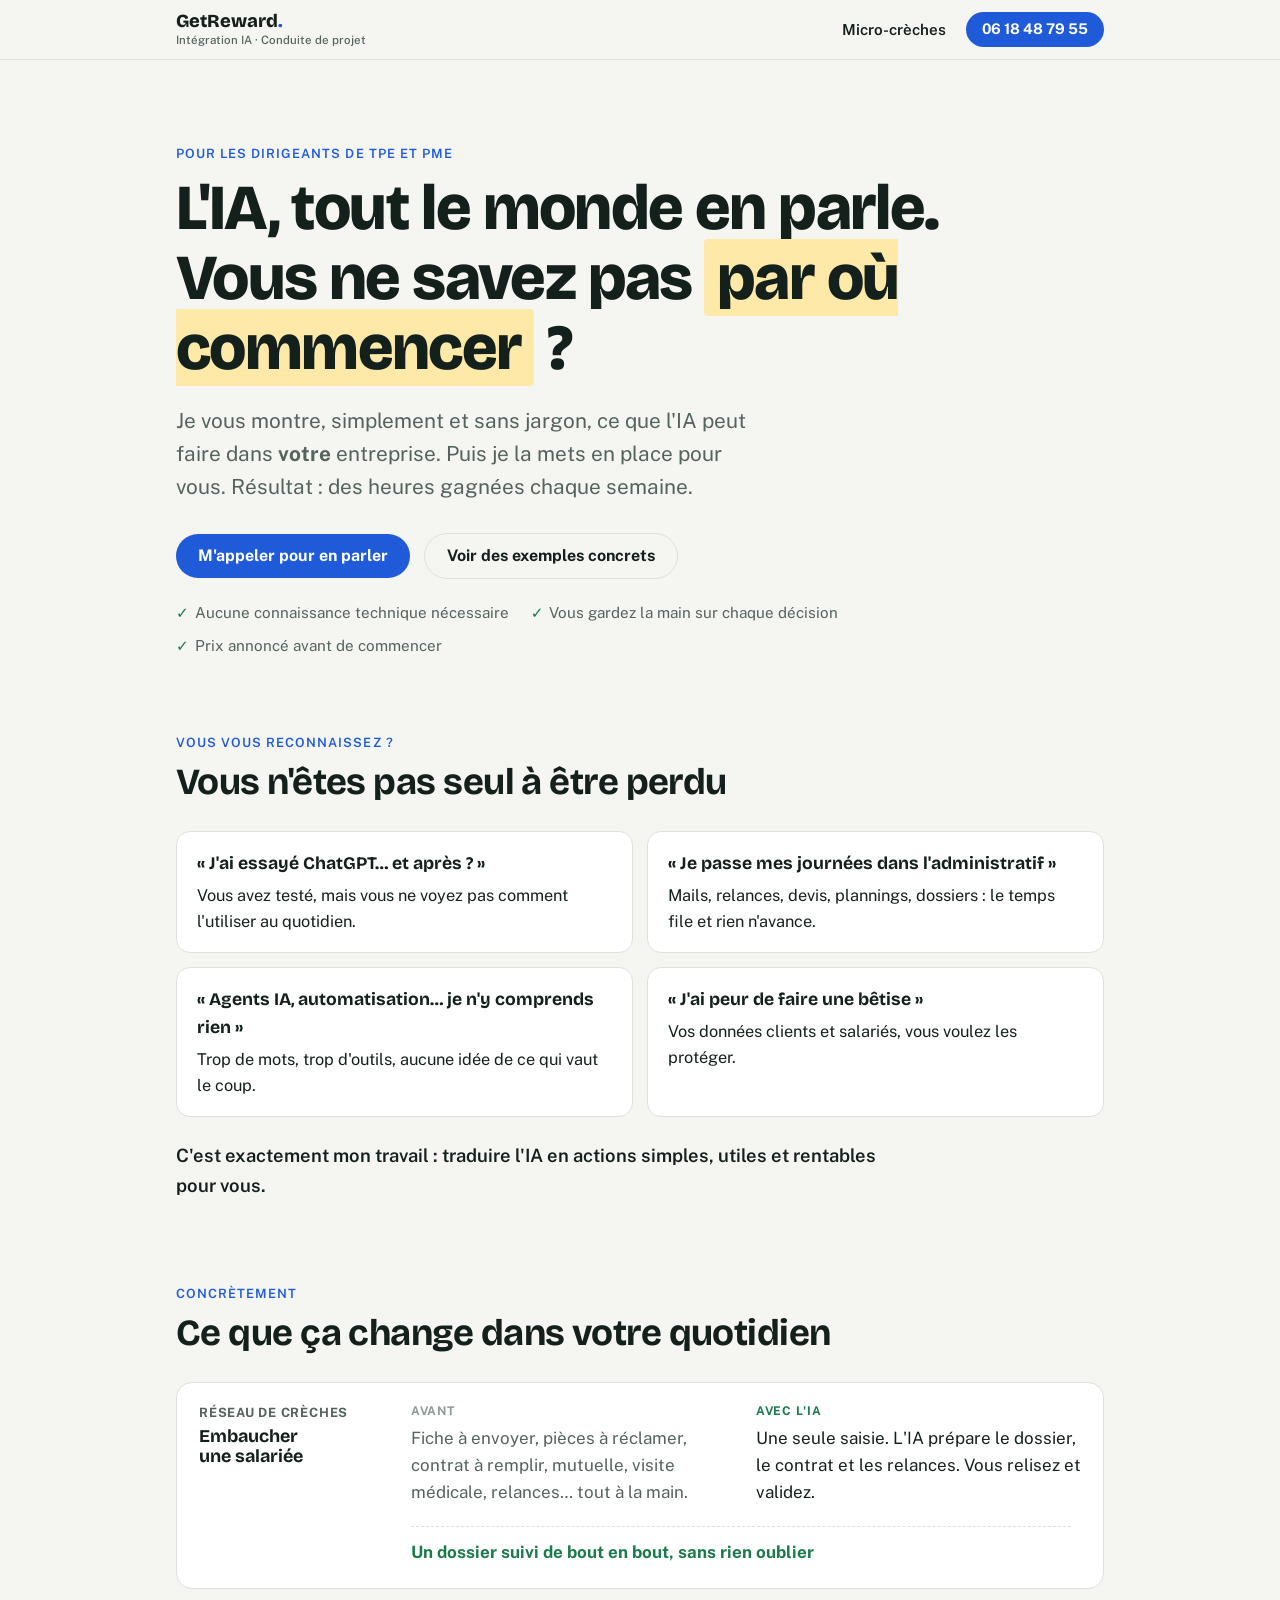
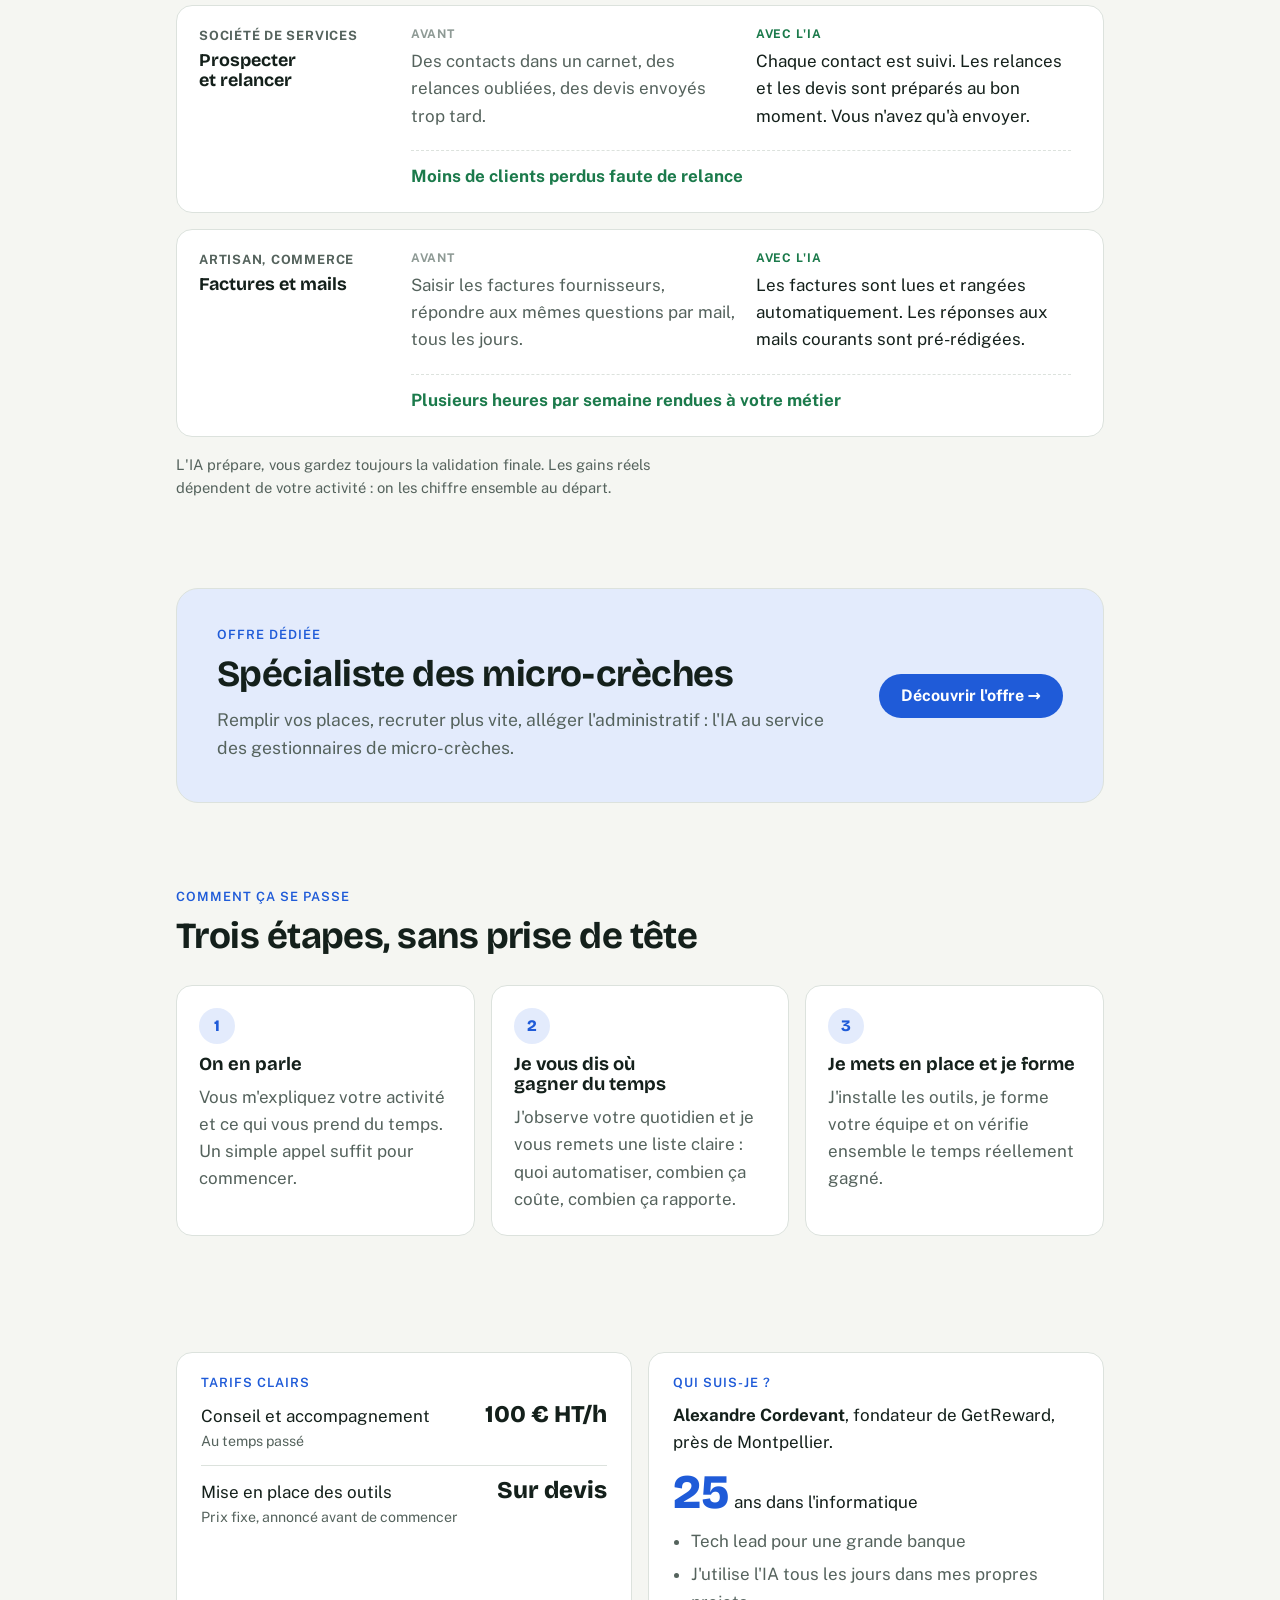
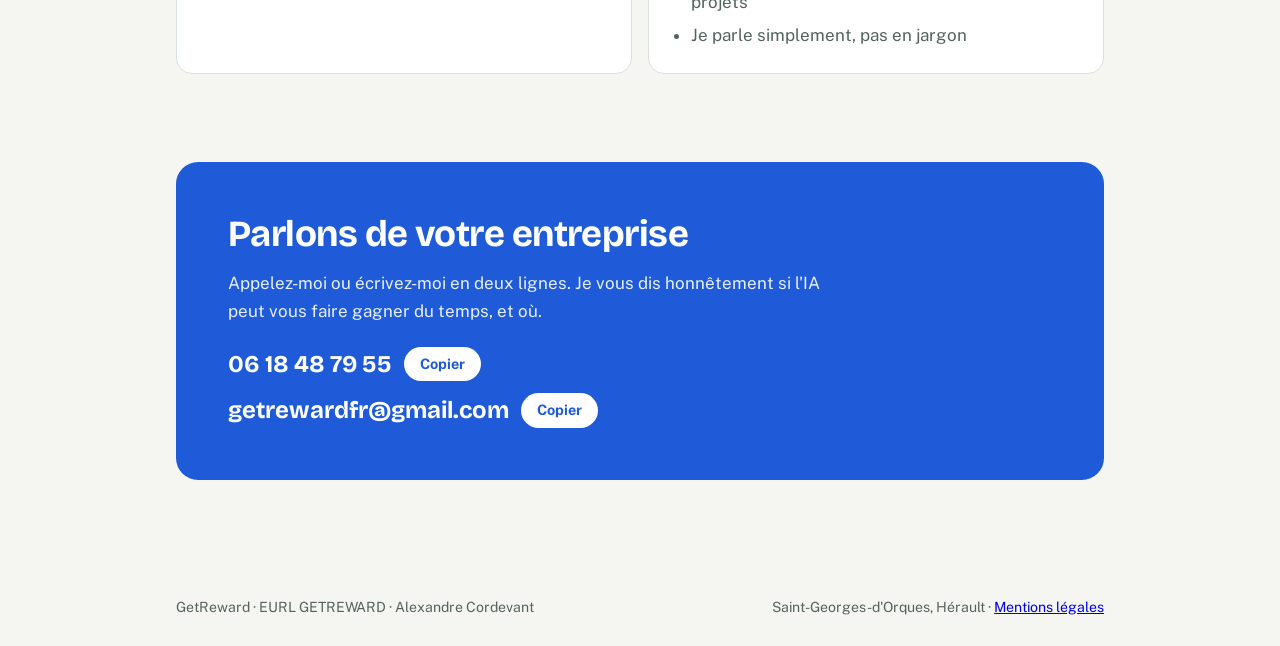
==== commit 4fe0e63d: "Retour à getrewardfr@gmail.com : la boîte contact@getreward.pro n'existe pas encore Co-Authored-By: " ====
--- a/index.html
+++ b/index.html
@@ -1,271 +1,271 @@
-<!doctype html>
-<html lang="fr">
-<head>
-<meta charset="utf-8">
-<meta name="viewport" content="width=device-width, initial-scale=1, viewport-fit=cover">
-<meta name="description" content="GetReward aide les dirigeants de TPE et PME à utiliser l'IA simplement, sans jargon, pour gagner des heures chaque semaine. Montpellier, Hérault.">
-<title>GetReward · Intégration IA</title>
-<link rel="canonical" href="https://getreward.pro/">
-<link rel="preconnect" href="https://fonts.googleapis.com">
-<link rel="preconnect" href="https://fonts.gstatic.com" crossorigin>
-<link rel="stylesheet" href="https://fonts.googleapis.com/css2?family=Bricolage+Grotesque:opsz,wght@12..96,500;12..96,700;12..96,800&family=Public+Sans:wght@400;500;600;700&display=swap">
-<style>
-/* Layout : une colonne, phrases courtes, exemples "avant / avec l'IA", appel à l'action répété */
-:root{
-  --bg:#F5F6F2; --surface:#FFFFFF; --ink:#14201B; --muted:#55635D; --line:#DCE2DD;
-  --accent:#1F5BD8; --accent-ink:#FFFFFF; --accent-soft:#E3EBFC; --warm:#FFE9A8; --ok:#1B7A4B; --old:#8E9A95;
-  --f-display:"Bricolage Grotesque",ui-sans-serif,system-ui,sans-serif;
-  --f-body:"Public Sans",ui-sans-serif,system-ui,sans-serif;
-}
-@media (prefers-color-scheme:dark){:root:not([data-theme="light"]){
-  --bg:#0F1613; --surface:#17211D; --ink:#E8EEEA; --muted:#9DABA5; --line:#27332E;
-  --accent:#7EA5FF; --accent-ink:#0F1613; --accent-soft:#1B2745; --warm:#4A3F12; --ok:#62D49C; --old:#6C7A74; color-scheme:dark}}
-:root[data-theme="dark"]{
-  --bg:#0F1613; --surface:#17211D; --ink:#E8EEEA; --muted:#9DABA5; --line:#27332E;
-  --accent:#7EA5FF; --accent-ink:#0F1613; --accent-soft:#1B2745; --warm:#4A3F12; --ok:#62D49C; --old:#6C7A74; color-scheme:dark}
-
-*{box-sizing:border-box}
-body{background:var(--bg);color:var(--ink);font:400 1.0625rem/1.6 var(--f-body);margin:0}
-.wrap{max-width:62rem;margin:0 auto;padding-inline:clamp(16px,4vw,32px)}
-h1,h2,h3{font-family:var(--f-display);line-height:1.1;text-wrap:balance;margin:0}
-h1{font-size:clamp(2.2rem,6.4vw,4rem);font-weight:800;letter-spacing:-.025em}
-h2{font-size:clamp(1.6rem,3.8vw,2.3rem);font-weight:700;letter-spacing:-.015em}
-h3{font-size:1.15rem;font-weight:700}
-p{margin:0;max-width:60ch}
-:focus-visible{outline:2px solid var(--accent);outline-offset:3px;border-radius:6px}
-mark{background:var(--warm);color:inherit;padding:0 .2em;border-radius:4px}
-
-header.top{position:sticky;top:env(safe-area-inset-top,0px);z-index:5;background:color-mix(in srgb,var(--bg) 90%,transparent);backdrop-filter:blur(8px);border-bottom:1px solid var(--line)}
-header.top .wrap{display:flex;align-items:center;justify-content:space-between;gap:12px;padding-block:12px}
-.brand{font:800 1.15rem/1 var(--f-display);color:var(--ink);text-decoration:none}
-.brand span{color:var(--accent)}
-.brand small{display:block;margin-top:4px;font:500 .72rem/1 var(--f-body);color:var(--muted)}
-.btn{display:inline-flex;align-items:center;justify-content:center;gap:8px;background:var(--accent);color:var(--accent-ink);font:700 1rem/1 var(--f-body);padding:14px 22px;border-radius:999px;text-decoration:none;border:0;cursor:pointer;white-space:nowrap}
-.btn.small{padding:10px 16px;font-size:.92rem}
-.btn.ghost{background:transparent;color:var(--ink);border:1.5px solid var(--line)}
-header.top nav{display:flex;align-items:center;gap:clamp(10px,2.5vw,20px)}
-.navlink{font:600 .95rem/1 var(--f-body);color:var(--ink);text-decoration:none;white-space:nowrap}
-.navlink:hover{color:var(--accent)}
-@media (max-width:420px){.brand small{display:none}}
-
-section{padding-block:clamp(48px,8vw,88px)}
-.eyebrow{font:600 .8rem/1 var(--f-body);letter-spacing:.08em;text-transform:uppercase;color:var(--accent);margin-bottom:12px}
-
-/* hero */
-.hero{padding-block:clamp(44px,8vw,88px) clamp(40px,6vw,64px)}
-.hero .lead{font-size:clamp(1.1rem,2.2vw,1.3rem);color:var(--muted);margin-top:20px;max-width:46ch}
-.hero .ctas{display:flex;flex-wrap:wrap;align-items:center;gap:14px;margin-top:30px}
-.hero .reassure{display:flex;flex-wrap:wrap;gap:8px 22px;margin-top:22px;padding:0;list-style:none;color:var(--muted);font-size:.95rem}
-.hero .reassure li::before{content:"✓";color:var(--ok);font-weight:700;margin-right:6px}
-
-/* douleurs */
-.pains{display:grid;grid-template-columns:repeat(2,1fr);gap:14px;margin-top:28px}
-.pain{background:var(--surface);border:1px solid var(--line);border-radius:14px;padding:18px 20px;font-size:1.02rem}
-.pain strong{display:block;font-family:var(--f-display);font-size:1.1rem;margin-bottom:4px}
-.pains-answer{margin-top:24px;font-size:1.15rem;font-weight:600}
-@media (max-width:720px){.pains{grid-template-columns:1fr}}
-
-/* exemples */
-.examples{display:grid;gap:16px;margin-top:28px}
-.ex{background:var(--surface);border:1px solid var(--line);border-radius:16px;padding:22px;display:grid;grid-template-columns:12rem 1fr 1fr;gap:20px;align-items:start}
-.ex > *{min-width:0}
-.ex .who{font:700 .8rem/1.3 var(--f-body);text-transform:uppercase;letter-spacing:.06em;color:var(--muted)}
-.ex .who h3{margin-top:6px;text-transform:none;letter-spacing:0;color:var(--ink);font-size:1.12rem}
-.ex .col span{display:block;font:700 .75rem/1 var(--f-body);text-transform:uppercase;letter-spacing:.06em;margin-bottom:8px}
-.ex .before span{color:var(--old)}
-.ex .after span{color:var(--ok)}
-.ex .before p{color:var(--muted)}
-.ex .gain{grid-column:2 / -1;font-weight:700;color:var(--ok);border-top:1px dashed var(--line);padding-top:12px}
-@media (max-width:760px){.ex{grid-template-columns:1fr;gap:12px}.ex .gain{grid-column:auto}}
-.note{margin-top:16px;color:var(--muted);font-size:.92rem}
-
-/* spécialité micro-crèches */
-.spec{background:var(--accent-soft);border:1px solid var(--line);border-radius:22px;padding:clamp(24px,4vw,40px);display:grid;grid-template-columns:1fr auto;gap:20px 32px;align-items:center}
-.spec > *{min-width:0}
-.spec p:not(.eyebrow){margin-top:12px;color:var(--muted);font-size:1.1rem}
-@media (max-width:760px){.spec{grid-template-columns:1fr}.spec .btn{justify-self:start}}
-
-/* étapes */
-.steps{display:grid;grid-template-columns:repeat(3,1fr);gap:16px;margin-top:28px;counter-reset:s}
-.step{background:var(--surface);border:1px solid var(--line);border-radius:16px;padding:22px;display:grid;gap:10px;align-content:start}
-.step .n{width:36px;height:36px;border-radius:50%;background:var(--accent-soft);color:var(--accent);display:grid;place-items:center;font:800 1rem/1 var(--f-display)}
-.step p{color:var(--muted)}
-@media (max-width:760px){.steps{grid-template-columns:1fr}}
-
-/* prix + moi */
-.duo{display:grid;grid-template-columns:1fr 1fr;gap:16px;margin-top:28px}
-.duo > div{background:var(--surface);border:1px solid var(--line);border-radius:16px;padding:24px;display:grid;gap:12px;align-content:start}
-.price-line{display:flex;justify-content:space-between;gap:12px;align-items:baseline;border-bottom:1px solid var(--line);padding-bottom:12px}
-.price-line:last-of-type{border-bottom:0;padding-bottom:0}
-.price-line b{font:800 1.5rem/1 var(--f-display);white-space:nowrap}
-.price-line small{color:var(--muted);display:block}
-.me ul{margin:0;padding-left:18px;display:grid;gap:6px;color:var(--muted)}
-.big25{font:800 3rem/1 var(--f-display);color:var(--accent)}
-@media (max-width:760px){.duo{grid-template-columns:1fr}}
-
-/* contact */
-.contact{background:var(--accent);color:var(--accent-ink);border-radius:22px;padding:clamp(28px,5vw,52px);display:grid;gap:16px}
-.contact p{opacity:.9}
-.lines{display:grid;gap:12px;margin-top:6px}
-.line{display:flex;flex-wrap:wrap;align-items:center;gap:12px}
-.line code{font:700 clamp(1.15rem,3vw,1.5rem)/1.2 var(--f-display);user-select:all;overflow-wrap:anywhere}
-.contact .btn{background:var(--accent-ink);color:var(--accent);padding:10px 16px;font-size:.9rem}
-.copied{font-weight:600}
-footer{padding-block:28px;color:var(--muted);font-size:.88rem}
-footer .wrap{display:flex;flex-wrap:wrap;justify-content:space-between;gap:10px}
-@media (prefers-reduced-motion:no-preference){html{scroll-behavior:smooth}}
-</style>
-</head>
-<body>
-
-<header class="top">
-  <div class="wrap">
-    <a class="brand" href="#top">GetReward<span>.</span><small>Intégration IA · Conduite de projet</small></a>
-    <nav aria-label="Navigation principale">
-      <a class="navlink" href="/micro-creches/">Micro-crèches</a>
-      <a class="btn small" href="tel:+33618487955">06 18 48 79 55</a>
-    </nav>
-  </div>
-</header>
-
-<main id="top">
-  <section class="hero">
-    <div class="wrap">
-      <p class="eyebrow">Pour les dirigeants de TPE et PME</p>
-      <h1>L'IA, tout le monde en parle.<br>Vous ne savez pas <mark>par où commencer</mark>&nbsp;?</h1>
-      <p class="lead">Je vous montre, simplement et sans jargon, ce que l'IA peut faire dans <b>votre</b> entreprise. Puis je la mets en place pour vous. Résultat&nbsp;: des heures gagnées chaque semaine.</p>
-      <div class="ctas">
-        <a class="btn" href="#contact">M'appeler pour en parler</a>
-        <a class="btn ghost" href="#exemples">Voir des exemples concrets</a>
-      </div>
-      <ul class="reassure">
-        <li>Aucune connaissance technique nécessaire</li>
-        <li>Vous gardez la main sur chaque décision</li>
-        <li>Prix annoncé avant de commencer</li>
-      </ul>
-    </div>
-  </section>
-
-  <section style="padding-top:0">
-    <div class="wrap">
-      <p class="eyebrow">Vous vous reconnaissez&nbsp;?</p>
-      <h2>Vous n'êtes pas seul à être perdu</h2>
-      <div class="pains">
-        <div class="pain"><strong>« J'ai essayé ChatGPT… et après&nbsp;? »</strong>Vous avez testé, mais vous ne voyez pas comment l'utiliser au quotidien.</div>
-        <div class="pain"><strong>« Je passe mes journées dans l'administratif »</strong>Mails, relances, devis, plannings, dossiers&nbsp;: le temps file et rien n'avance.</div>
-        <div class="pain"><strong>« Agents IA, automatisation… je n'y comprends rien »</strong>Trop de mots, trop d'outils, aucune idée de ce qui vaut le coup.</div>
-        <div class="pain"><strong>« J'ai peur de faire une bêtise »</strong>Vos données clients et salariés, vous voulez les protéger.</div>
-      </div>
-      <p class="pains-answer">C'est exactement mon travail&nbsp;: traduire l'IA en actions simples, utiles et rentables pour vous.</p>
-    </div>
-  </section>
-
-  <section id="exemples" style="padding-top:0">
-    <div class="wrap">
-      <p class="eyebrow">Concrètement</p>
-      <h2>Ce que ça change dans votre quotidien</h2>
-      <div class="examples">
-        <article class="ex">
-          <div class="who">Réseau de crèches<h3>Embaucher une salariée</h3></div>
-          <div class="col before"><span>Avant</span><p>Fiche à envoyer, pièces à réclamer, contrat à remplir, mutuelle, visite médicale, relances… tout à la main.</p></div>
-          <div class="col after"><span>Avec l'IA</span><p>Une seule saisie. L'IA prépare le dossier, le contrat et les relances. Vous relisez et validez.</p></div>
-          <p class="gain">Un dossier suivi de bout en bout, sans rien oublier</p>
-        </article>
-        <article class="ex">
-          <div class="who">Société de services<h3>Prospecter et relancer</h3></div>
-          <div class="col before"><span>Avant</span><p>Des contacts dans un carnet, des relances oubliées, des devis envoyés trop tard.</p></div>
-          <div class="col after"><span>Avec l'IA</span><p>Chaque contact est suivi. Les relances et les devis sont préparés au bon moment. Vous n'avez qu'à envoyer.</p></div>
-          <p class="gain">Moins de clients perdus faute de relance</p>
-        </article>
-        <article class="ex">
-          <div class="who">Artisan, commerce<h3>Factures et mails</h3></div>
-          <div class="col before"><span>Avant</span><p>Saisir les factures fournisseurs, répondre aux mêmes questions par mail, tous les jours.</p></div>
-          <div class="col after"><span>Avec l'IA</span><p>Les factures sont lues et rangées automatiquement. Les réponses aux mails courants sont pré-rédigées.</p></div>
-          <p class="gain">Plusieurs heures par semaine rendues à votre métier</p>
-        </article>
-      </div>
-      <p class="note">L'IA prépare, vous gardez toujours la validation finale. Les gains réels dépendent de votre activité&nbsp;: on les chiffre ensemble au départ.</p>
-    </div>
-  </section>
-
-  <section id="micro-creches" style="padding-top:0">
-    <div class="wrap">
-      <div class="spec">
-        <div>
-          <p class="eyebrow">Offre dédiée</p>
-          <h2>Spécialiste des micro-crèches</h2>
-          <p>Remplir vos places, recruter plus vite, alléger l'administratif&nbsp;: l'IA au service des gestionnaires de micro-crèches.</p>
-        </div>
-        <a class="btn" href="/micro-creches/">Découvrir l'offre →</a>
-      </div>
-    </div>
-  </section>
-
-  <section style="padding-top:0">
-    <div class="wrap">
-      <p class="eyebrow">Comment ça se passe</p>
-      <h2>Trois étapes, sans prise de tête</h2>
-      <div class="steps">
-        <div class="step"><span class="n">1</span><h3>On en parle</h3><p>Vous m'expliquez votre activité et ce qui vous prend du temps. Un simple appel suffit pour commencer.</p></div>
-        <div class="step"><span class="n">2</span><h3>Je vous dis où gagner du temps</h3><p>J'observe votre quotidien et je vous remets une liste claire&nbsp;: quoi automatiser, combien ça coûte, combien ça rapporte.</p></div>
-        <div class="step"><span class="n">3</span><h3>Je mets en place et je forme</h3><p>J'installe les outils, je forme votre équipe et on vérifie ensemble le temps réellement gagné.</p></div>
-      </div>
-    </div>
-  </section>
-
-  <section style="padding-top:0">
-    <div class="wrap">
-      <div class="duo">
-        <div>
-          <p class="eyebrow" style="margin:0">Tarifs clairs</p>
-          <div class="price-line"><div>Conseil et accompagnement<small>Au temps passé</small></div><b>100&nbsp;€&nbsp;HT/h</b></div>
-          <div class="price-line"><div>Mise en place des outils<small>Prix fixe, annoncé avant de commencer</small></div><b>Sur devis</b></div>
-        </div>
-        <div class="me">
-          <p class="eyebrow" style="margin:0">Qui suis-je&nbsp;?</p>
-          <p><b>Alexandre Cordevant</b>, fondateur de GetReward, près de Montpellier.</p>
-          <p><span class="big25">25</span> ans dans l'informatique</p>
-          <ul>
-            <li>Tech lead pour une grande banque</li>
-            <li>J'utilise l'IA tous les jours dans mes propres projets</li>
-            <li>Je parle simplement, pas en jargon</li>
-          </ul>
-        </div>
-      </div>
-    </div>
-  </section>
-
-  <section id="contact" style="padding-top:0">
-    <div class="wrap">
-      <div class="contact">
-        <h2>Parlons de votre entreprise</h2>
-        <p>Appelez-moi ou écrivez-moi en deux lignes. Je vous dis honnêtement si l'IA peut vous faire gagner du temps, et où.</p>
-        <div class="lines">
-          <div class="line"><code id="tel">06 18 48 79 55</code><button class="btn" type="button" data-copy="tel">Copier</button></div>
-          <div class="line"><code id="email">contact@getreward.pro</code><button class="btn" type="button" data-copy="email">Copier</button></div>
-          <span class="copied" id="copied" hidden>Copié</span>
-        </div>
-      </div>
-    </div>
-  </section>
-</main>
-
-<footer>
-  <div class="wrap">
-    <span>GetReward · EURL GETREWARD · Alexandre Cordevant</span>
-    <span>Saint-Georges-d'Orques, Hérault · <a href="/mentions-legales/">Mentions légales</a></span>
-  </div>
-</footer>
-
-<script>
-document.querySelectorAll('[data-copy]').forEach(function(b){
-  b.addEventListener('click', function(){
-    var el = document.getElementById(b.dataset.copy), ok = document.getElementById('copied');
-    function done(){ ok.hidden = false; setTimeout(function(){ ok.hidden = true; }, 2000); }
-    function sel(){ var r = document.createRange(); r.selectNodeContents(el); var s = getSelection(); s.removeAllRanges(); s.addRange(r); }
-    try { navigator.clipboard.writeText(el.textContent.replace(/\s/g, '')).then(done).catch(sel); } catch(e){ sel(); }
-  });
-});
-</script>
-</body>
-</html>
+<!doctype html>
+<html lang="fr">
+<head>
+<meta charset="utf-8">
+<meta name="viewport" content="width=device-width, initial-scale=1, viewport-fit=cover">
+<meta name="description" content="GetReward aide les dirigeants de TPE et PME à utiliser l'IA simplement, sans jargon, pour gagner des heures chaque semaine. Montpellier, Hérault.">
+<title>GetReward · Intégration IA</title>
+<link rel="canonical" href="https://getreward.pro/">
+<link rel="preconnect" href="https://fonts.googleapis.com">
+<link rel="preconnect" href="https://fonts.gstatic.com" crossorigin>
+<link rel="stylesheet" href="https://fonts.googleapis.com/css2?family=Bricolage+Grotesque:opsz,wght@12..96,500;12..96,700;12..96,800&family=Public+Sans:wght@400;500;600;700&display=swap">
+<style>
+/* Layout : une colonne, phrases courtes, exemples "avant / avec l'IA", appel à l'action répété */
+:root{
+  --bg:#F5F6F2; --surface:#FFFFFF; --ink:#14201B; --muted:#55635D; --line:#DCE2DD;
+  --accent:#1F5BD8; --accent-ink:#FFFFFF; --accent-soft:#E3EBFC; --warm:#FFE9A8; --ok:#1B7A4B; --old:#8E9A95;
+  --f-display:"Bricolage Grotesque",ui-sans-serif,system-ui,sans-serif;
+  --f-body:"Public Sans",ui-sans-serif,system-ui,sans-serif;
+}
+@media (prefers-color-scheme:dark){:root:not([data-theme="light"]){
+  --bg:#0F1613; --surface:#17211D; --ink:#E8EEEA; --muted:#9DABA5; --line:#27332E;
+  --accent:#7EA5FF; --accent-ink:#0F1613; --accent-soft:#1B2745; --warm:#4A3F12; --ok:#62D49C; --old:#6C7A74; color-scheme:dark}}
+:root[data-theme="dark"]{
+  --bg:#0F1613; --surface:#17211D; --ink:#E8EEEA; --muted:#9DABA5; --line:#27332E;
+  --accent:#7EA5FF; --accent-ink:#0F1613; --accent-soft:#1B2745; --warm:#4A3F12; --ok:#62D49C; --old:#6C7A74; color-scheme:dark}
+
+*{box-sizing:border-box}
+body{background:var(--bg);color:var(--ink);font:400 1.0625rem/1.6 var(--f-body);margin:0}
+.wrap{max-width:62rem;margin:0 auto;padding-inline:clamp(16px,4vw,32px)}
+h1,h2,h3{font-family:var(--f-display);line-height:1.1;text-wrap:balance;margin:0}
+h1{font-size:clamp(2.2rem,6.4vw,4rem);font-weight:800;letter-spacing:-.025em}
+h2{font-size:clamp(1.6rem,3.8vw,2.3rem);font-weight:700;letter-spacing:-.015em}
+h3{font-size:1.15rem;font-weight:700}
+p{margin:0;max-width:60ch}
+:focus-visible{outline:2px solid var(--accent);outline-offset:3px;border-radius:6px}
+mark{background:var(--warm);color:inherit;padding:0 .2em;border-radius:4px}
+
+header.top{position:sticky;top:env(safe-area-inset-top,0px);z-index:5;background:color-mix(in srgb,var(--bg) 90%,transparent);backdrop-filter:blur(8px);border-bottom:1px solid var(--line)}
+header.top .wrap{display:flex;align-items:center;justify-content:space-between;gap:12px;padding-block:12px}
+.brand{font:800 1.15rem/1 var(--f-display);color:var(--ink);text-decoration:none}
+.brand span{color:var(--accent)}
+.brand small{display:block;margin-top:4px;font:500 .72rem/1 var(--f-body);color:var(--muted)}
+.btn{display:inline-flex;align-items:center;justify-content:center;gap:8px;background:var(--accent);color:var(--accent-ink);font:700 1rem/1 var(--f-body);padding:14px 22px;border-radius:999px;text-decoration:none;border:0;cursor:pointer;white-space:nowrap}
+.btn.small{padding:10px 16px;font-size:.92rem}
+.btn.ghost{background:transparent;color:var(--ink);border:1.5px solid var(--line)}
+header.top nav{display:flex;align-items:center;gap:clamp(10px,2.5vw,20px)}
+.navlink{font:600 .95rem/1 var(--f-body);color:var(--ink);text-decoration:none;white-space:nowrap}
+.navlink:hover{color:var(--accent)}
+@media (max-width:420px){.brand small{display:none}}
+
+section{padding-block:clamp(48px,8vw,88px)}
+.eyebrow{font:600 .8rem/1 var(--f-body);letter-spacing:.08em;text-transform:uppercase;color:var(--accent);margin-bottom:12px}
+
+/* hero */
+.hero{padding-block:clamp(44px,8vw,88px) clamp(40px,6vw,64px)}
+.hero .lead{font-size:clamp(1.1rem,2.2vw,1.3rem);color:var(--muted);margin-top:20px;max-width:46ch}
+.hero .ctas{display:flex;flex-wrap:wrap;align-items:center;gap:14px;margin-top:30px}
+.hero .reassure{display:flex;flex-wrap:wrap;gap:8px 22px;margin-top:22px;padding:0;list-style:none;color:var(--muted);font-size:.95rem}
+.hero .reassure li::before{content:"✓";color:var(--ok);font-weight:700;margin-right:6px}
+
+/* douleurs */
+.pains{display:grid;grid-template-columns:repeat(2,1fr);gap:14px;margin-top:28px}
+.pain{background:var(--surface);border:1px solid var(--line);border-radius:14px;padding:18px 20px;font-size:1.02rem}
+.pain strong{display:block;font-family:var(--f-display);font-size:1.1rem;margin-bottom:4px}
+.pains-answer{margin-top:24px;font-size:1.15rem;font-weight:600}
+@media (max-width:720px){.pains{grid-template-columns:1fr}}
+
+/* exemples */
+.examples{display:grid;gap:16px;margin-top:28px}
+.ex{background:var(--surface);border:1px solid var(--line);border-radius:16px;padding:22px;display:grid;grid-template-columns:12rem 1fr 1fr;gap:20px;align-items:start}
+.ex > *{min-width:0}
+.ex .who{font:700 .8rem/1.3 var(--f-body);text-transform:uppercase;letter-spacing:.06em;color:var(--muted)}
+.ex .who h3{margin-top:6px;text-transform:none;letter-spacing:0;color:var(--ink);font-size:1.12rem}
+.ex .col span{display:block;font:700 .75rem/1 var(--f-body);text-transform:uppercase;letter-spacing:.06em;margin-bottom:8px}
+.ex .before span{color:var(--old)}
+.ex .after span{color:var(--ok)}
+.ex .before p{color:var(--muted)}
+.ex .gain{grid-column:2 / -1;font-weight:700;color:var(--ok);border-top:1px dashed var(--line);padding-top:12px}
+@media (max-width:760px){.ex{grid-template-columns:1fr;gap:12px}.ex .gain{grid-column:auto}}
+.note{margin-top:16px;color:var(--muted);font-size:.92rem}
+
+/* spécialité micro-crèches */
+.spec{background:var(--accent-soft);border:1px solid var(--line);border-radius:22px;padding:clamp(24px,4vw,40px);display:grid;grid-template-columns:1fr auto;gap:20px 32px;align-items:center}
+.spec > *{min-width:0}
+.spec p:not(.eyebrow){margin-top:12px;color:var(--muted);font-size:1.1rem}
+@media (max-width:760px){.spec{grid-template-columns:1fr}.spec .btn{justify-self:start}}
+
+/* étapes */
+.steps{display:grid;grid-template-columns:repeat(3,1fr);gap:16px;margin-top:28px;counter-reset:s}
+.step{background:var(--surface);border:1px solid var(--line);border-radius:16px;padding:22px;display:grid;gap:10px;align-content:start}
+.step .n{width:36px;height:36px;border-radius:50%;background:var(--accent-soft);color:var(--accent);display:grid;place-items:center;font:800 1rem/1 var(--f-display)}
+.step p{color:var(--muted)}
+@media (max-width:760px){.steps{grid-template-columns:1fr}}
+
+/* prix + moi */
+.duo{display:grid;grid-template-columns:1fr 1fr;gap:16px;margin-top:28px}
+.duo > div{background:var(--surface);border:1px solid var(--line);border-radius:16px;padding:24px;display:grid;gap:12px;align-content:start}
+.price-line{display:flex;justify-content:space-between;gap:12px;align-items:baseline;border-bottom:1px solid var(--line);padding-bottom:12px}
+.price-line:last-of-type{border-bottom:0;padding-bottom:0}
+.price-line b{font:800 1.5rem/1 var(--f-display);white-space:nowrap}
+.price-line small{color:var(--muted);display:block}
+.me ul{margin:0;padding-left:18px;display:grid;gap:6px;color:var(--muted)}
+.big25{font:800 3rem/1 var(--f-display);color:var(--accent)}
+@media (max-width:760px){.duo{grid-template-columns:1fr}}
+
+/* contact */
+.contact{background:var(--accent);color:var(--accent-ink);border-radius:22px;padding:clamp(28px,5vw,52px);display:grid;gap:16px}
+.contact p{opacity:.9}
+.lines{display:grid;gap:12px;margin-top:6px}
+.line{display:flex;flex-wrap:wrap;align-items:center;gap:12px}
+.line code{font:700 clamp(1.15rem,3vw,1.5rem)/1.2 var(--f-display);user-select:all;overflow-wrap:anywhere}
+.contact .btn{background:var(--accent-ink);color:var(--accent);padding:10px 16px;font-size:.9rem}
+.copied{font-weight:600}
+footer{padding-block:28px;color:var(--muted);font-size:.88rem}
+footer .wrap{display:flex;flex-wrap:wrap;justify-content:space-between;gap:10px}
+@media (prefers-reduced-motion:no-preference){html{scroll-behavior:smooth}}
+</style>
+</head>
+<body>
+
+<header class="top">
+  <div class="wrap">
+    <a class="brand" href="#top">GetReward<span>.</span><small>Intégration IA · Conduite de projet</small></a>
+    <nav aria-label="Navigation principale">
+      <a class="navlink" href="/micro-creches/">Micro-crèches</a>
+      <a class="btn small" href="tel:+33618487955">06 18 48 79 55</a>
+    </nav>
+  </div>
+</header>
+
+<main id="top">
+  <section class="hero">
+    <div class="wrap">
+      <p class="eyebrow">Pour les dirigeants de TPE et PME</p>
+      <h1>L'IA, tout le monde en parle.<br>Vous ne savez pas <mark>par où commencer</mark>&nbsp;?</h1>
+      <p class="lead">Je vous montre, simplement et sans jargon, ce que l'IA peut faire dans <b>votre</b> entreprise. Puis je la mets en place pour vous. Résultat&nbsp;: des heures gagnées chaque semaine.</p>
+      <div class="ctas">
+        <a class="btn" href="#contact">M'appeler pour en parler</a>
+        <a class="btn ghost" href="#exemples">Voir des exemples concrets</a>
+      </div>
+      <ul class="reassure">
+        <li>Aucune connaissance technique nécessaire</li>
+        <li>Vous gardez la main sur chaque décision</li>
+        <li>Prix annoncé avant de commencer</li>
+      </ul>
+    </div>
+  </section>
+
+  <section style="padding-top:0">
+    <div class="wrap">
+      <p class="eyebrow">Vous vous reconnaissez&nbsp;?</p>
+      <h2>Vous n'êtes pas seul à être perdu</h2>
+      <div class="pains">
+        <div class="pain"><strong>« J'ai essayé ChatGPT… et après&nbsp;? »</strong>Vous avez testé, mais vous ne voyez pas comment l'utiliser au quotidien.</div>
+        <div class="pain"><strong>« Je passe mes journées dans l'administratif »</strong>Mails, relances, devis, plannings, dossiers&nbsp;: le temps file et rien n'avance.</div>
+        <div class="pain"><strong>« Agents IA, automatisation… je n'y comprends rien »</strong>Trop de mots, trop d'outils, aucune idée de ce qui vaut le coup.</div>
+        <div class="pain"><strong>« J'ai peur de faire une bêtise »</strong>Vos données clients et salariés, vous voulez les protéger.</div>
+      </div>
+      <p class="pains-answer">C'est exactement mon travail&nbsp;: traduire l'IA en actions simples, utiles et rentables pour vous.</p>
+    </div>
+  </section>
+
+  <section id="exemples" style="padding-top:0">
+    <div class="wrap">
+      <p class="eyebrow">Concrètement</p>
+      <h2>Ce que ça change dans votre quotidien</h2>
+      <div class="examples">
+        <article class="ex">
+          <div class="who">Réseau de crèches<h3>Embaucher une salariée</h3></div>
+          <div class="col before"><span>Avant</span><p>Fiche à envoyer, pièces à réclamer, contrat à remplir, mutuelle, visite médicale, relances… tout à la main.</p></div>
+          <div class="col after"><span>Avec l'IA</span><p>Une seule saisie. L'IA prépare le dossier, le contrat et les relances. Vous relisez et validez.</p></div>
+          <p class="gain">Un dossier suivi de bout en bout, sans rien oublier</p>
+        </article>
+        <article class="ex">
+          <div class="who">Société de services<h3>Prospecter et relancer</h3></div>
+          <div class="col before"><span>Avant</span><p>Des contacts dans un carnet, des relances oubliées, des devis envoyés trop tard.</p></div>
+          <div class="col after"><span>Avec l'IA</span><p>Chaque contact est suivi. Les relances et les devis sont préparés au bon moment. Vous n'avez qu'à envoyer.</p></div>
+          <p class="gain">Moins de clients perdus faute de relance</p>
+        </article>
+        <article class="ex">
+          <div class="who">Artisan, commerce<h3>Factures et mails</h3></div>
+          <div class="col before"><span>Avant</span><p>Saisir les factures fournisseurs, répondre aux mêmes questions par mail, tous les jours.</p></div>
+          <div class="col after"><span>Avec l'IA</span><p>Les factures sont lues et rangées automatiquement. Les réponses aux mails courants sont pré-rédigées.</p></div>
+          <p class="gain">Plusieurs heures par semaine rendues à votre métier</p>
+        </article>
+      </div>
+      <p class="note">L'IA prépare, vous gardez toujours la validation finale. Les gains réels dépendent de votre activité&nbsp;: on les chiffre ensemble au départ.</p>
+    </div>
+  </section>
+
+  <section id="micro-creches" style="padding-top:0">
+    <div class="wrap">
+      <div class="spec">
+        <div>
+          <p class="eyebrow">Offre dédiée</p>
+          <h2>Spécialiste des micro-crèches</h2>
+          <p>Remplir vos places, recruter plus vite, alléger l'administratif&nbsp;: l'IA au service des gestionnaires de micro-crèches.</p>
+        </div>
+        <a class="btn" href="/micro-creches/">Découvrir l'offre →</a>
+      </div>
+    </div>
+  </section>
+
+  <section style="padding-top:0">
+    <div class="wrap">
+      <p class="eyebrow">Comment ça se passe</p>
+      <h2>Trois étapes, sans prise de tête</h2>
+      <div class="steps">
+        <div class="step"><span class="n">1</span><h3>On en parle</h3><p>Vous m'expliquez votre activité et ce qui vous prend du temps. Un simple appel suffit pour commencer.</p></div>
+        <div class="step"><span class="n">2</span><h3>Je vous dis où gagner du temps</h3><p>J'observe votre quotidien et je vous remets une liste claire&nbsp;: quoi automatiser, combien ça coûte, combien ça rapporte.</p></div>
+        <div class="step"><span class="n">3</span><h3>Je mets en place et je forme</h3><p>J'installe les outils, je forme votre équipe et on vérifie ensemble le temps réellement gagné.</p></div>
+      </div>
+    </div>
+  </section>
+
+  <section style="padding-top:0">
+    <div class="wrap">
+      <div class="duo">
+        <div>
+          <p class="eyebrow" style="margin:0">Tarifs clairs</p>
+          <div class="price-line"><div>Conseil et accompagnement<small>Au temps passé</small></div><b>100&nbsp;€&nbsp;HT/h</b></div>
+          <div class="price-line"><div>Mise en place des outils<small>Prix fixe, annoncé avant de commencer</small></div><b>Sur devis</b></div>
+        </div>
+        <div class="me">
+          <p class="eyebrow" style="margin:0">Qui suis-je&nbsp;?</p>
+          <p><b>Alexandre Cordevant</b>, fondateur de GetReward, près de Montpellier.</p>
+          <p><span class="big25">25</span> ans dans l'informatique</p>
+          <ul>
+            <li>Tech lead pour une grande banque</li>
+            <li>J'utilise l'IA tous les jours dans mes propres projets</li>
+            <li>Je parle simplement, pas en jargon</li>
+          </ul>
+        </div>
+      </div>
+    </div>
+  </section>
+
+  <section id="contact" style="padding-top:0">
+    <div class="wrap">
+      <div class="contact">
+        <h2>Parlons de votre entreprise</h2>
+        <p>Appelez-moi ou écrivez-moi en deux lignes. Je vous dis honnêtement si l'IA peut vous faire gagner du temps, et où.</p>
+        <div class="lines">
+          <div class="line"><code id="tel">06 18 48 79 55</code><button class="btn" type="button" data-copy="tel">Copier</button></div>
+          <div class="line"><code id="email">getrewardfr@gmail.com</code><button class="btn" type="button" data-copy="email">Copier</button></div>
+          <span class="copied" id="copied" hidden>Copié</span>
+        </div>
+      </div>
+    </div>
+  </section>
+</main>
+
+<footer>
+  <div class="wrap">
+    <span>GetReward · EURL GETREWARD · Alexandre Cordevant</span>
+    <span>Saint-Georges-d'Orques, Hérault · <a href="/mentions-legales/">Mentions légales</a></span>
+  </div>
+</footer>
+
+<script>
+document.querySelectorAll('[data-copy]').forEach(function(b){
+  b.addEventListener('click', function(){
+    var el = document.getElementById(b.dataset.copy), ok = document.getElementById('copied');
+    function done(){ ok.hidden = false; setTimeout(function(){ ok.hidden = true; }, 2000); }
+    function sel(){ var r = document.createRange(); r.selectNodeContents(el); var s = getSelection(); s.removeAllRanges(); s.addRange(r); }
+    try { navigator.clipboard.writeText(el.textContent.replace(/\s/g, '')).then(done).catch(sel); } catch(e){ sel(); }
+  });
+});
+</script>
+</body>
+</html>
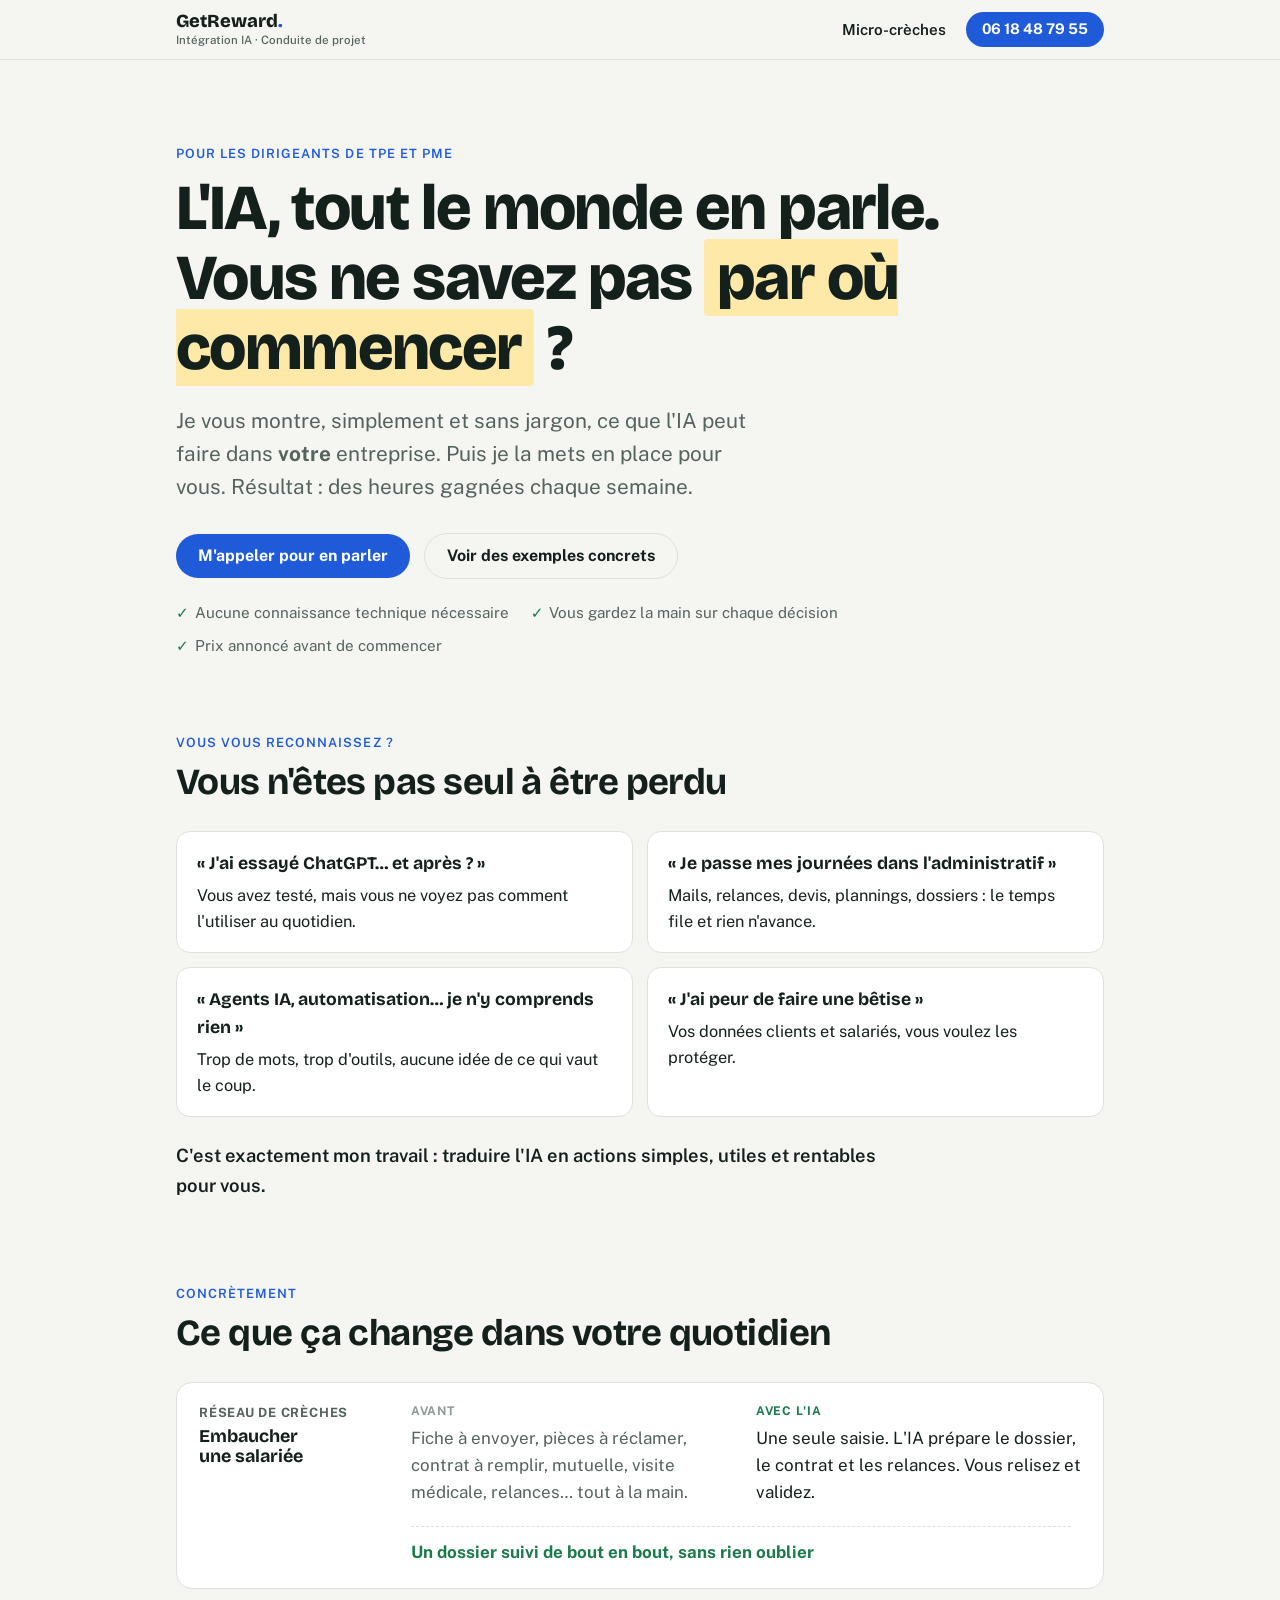
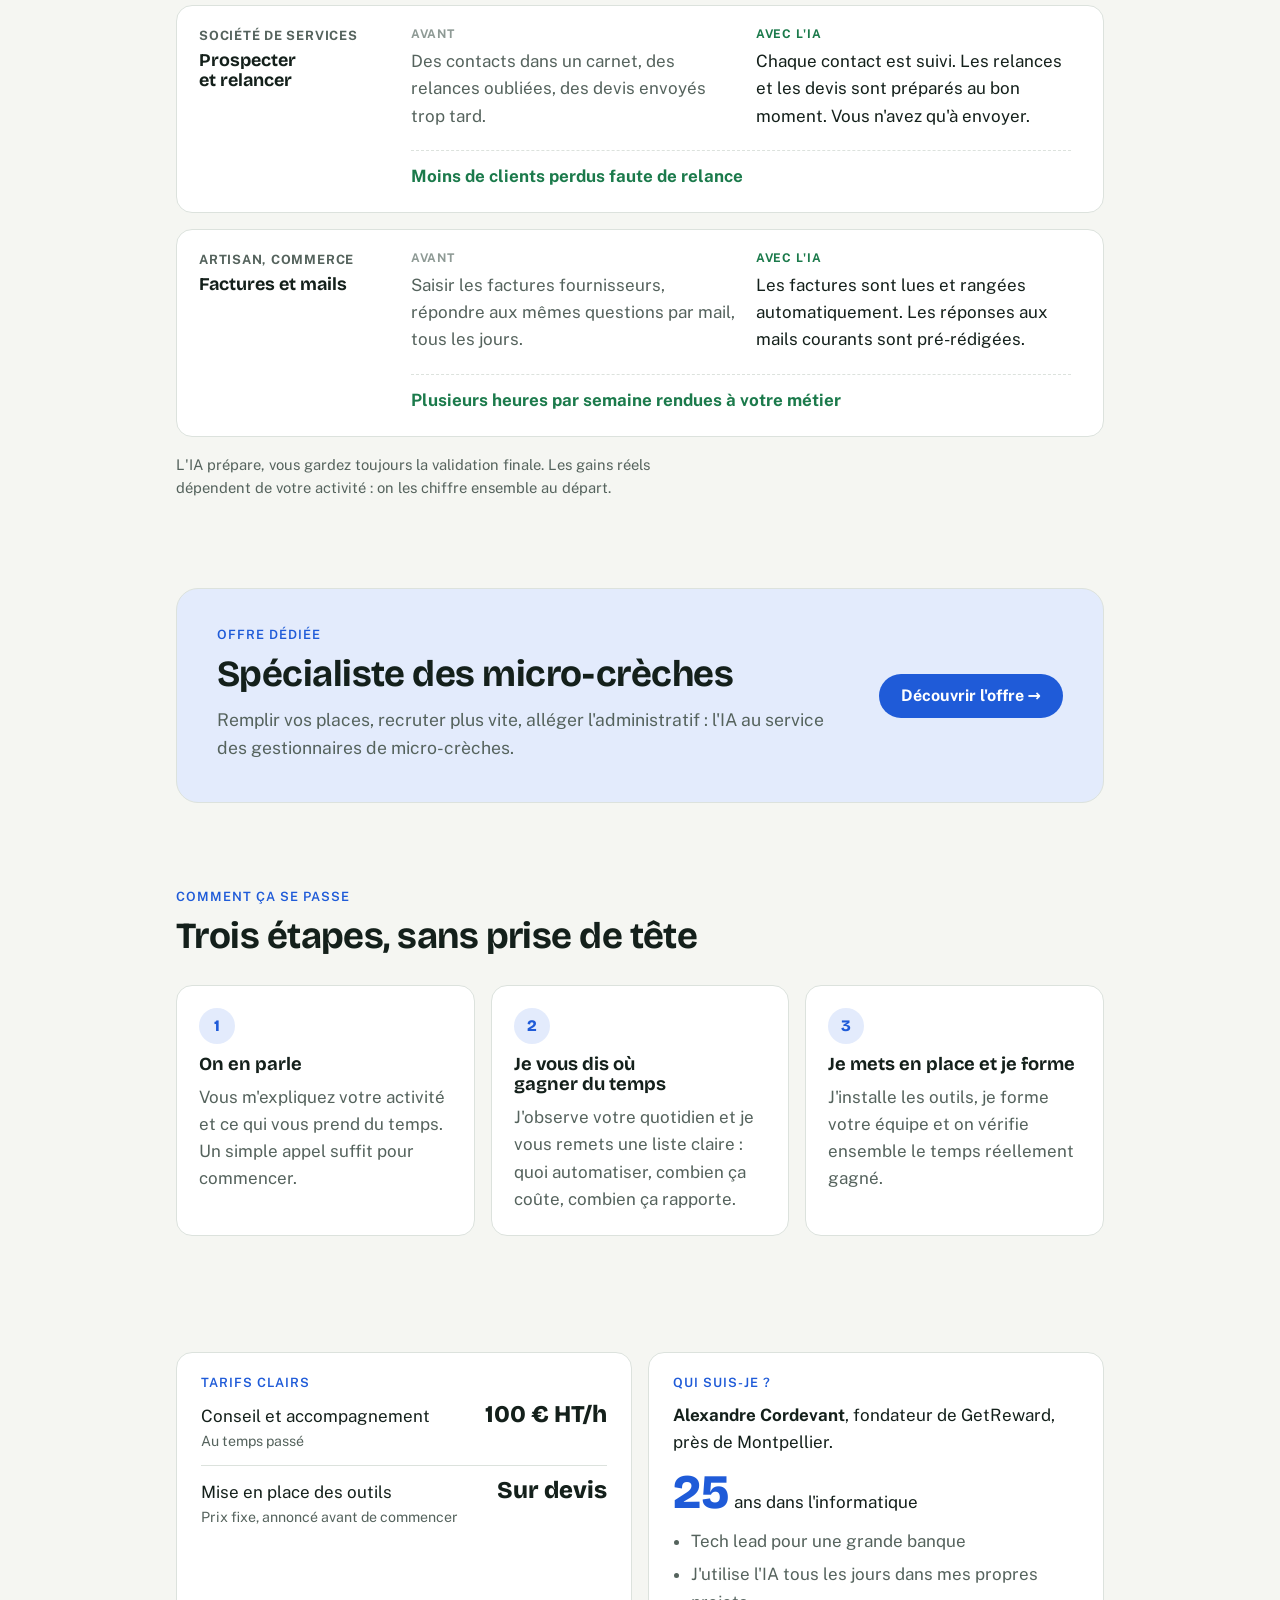
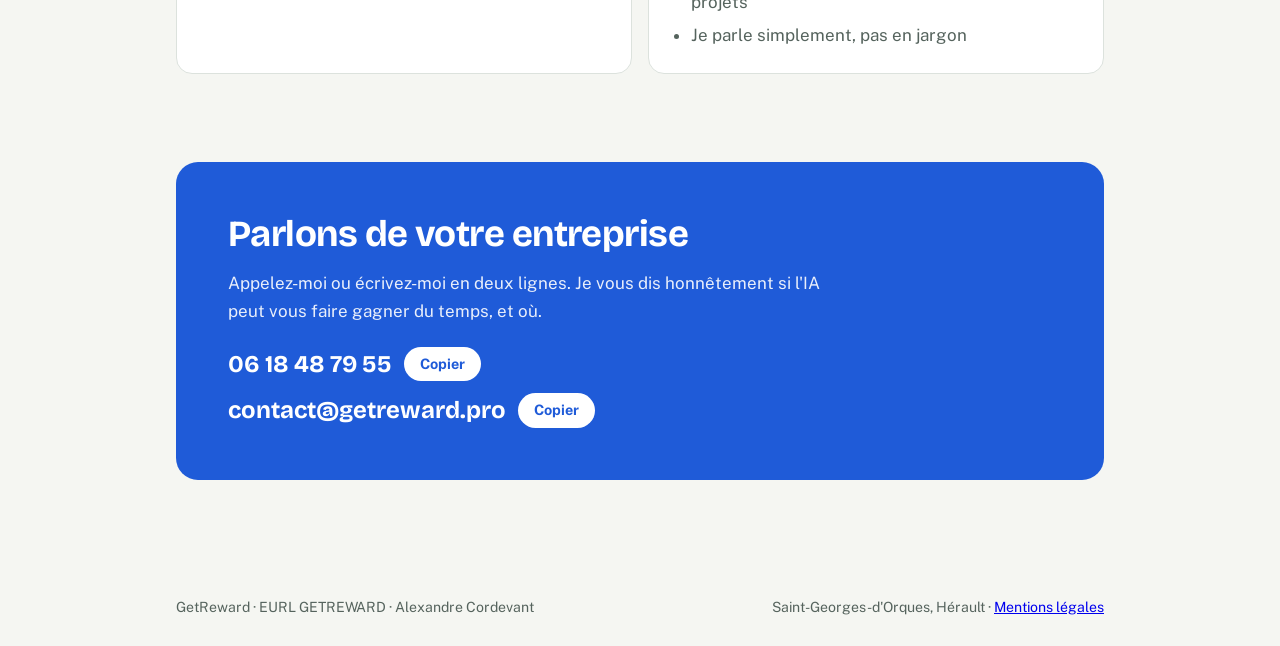
==== commit e96b78d6: "Contact contact@getreward.pro (boîte créée chez OVH) Co-Authored-By: Claude Opus 5.5 <noreply@anthro" ====
--- a/index.html
+++ b/index.html
@@ -1,271 +1,271 @@
-<!doctype html>
-<html lang="fr">
-<head>
-<meta charset="utf-8">
-<meta name="viewport" content="width=device-width, initial-scale=1, viewport-fit=cover">
-<meta name="description" content="GetReward aide les dirigeants de TPE et PME à utiliser l'IA simplement, sans jargon, pour gagner des heures chaque semaine. Montpellier, Hérault.">
-<title>GetReward · Intégration IA</title>
-<link rel="canonical" href="https://getreward.pro/">
-<link rel="preconnect" href="https://fonts.googleapis.com">
-<link rel="preconnect" href="https://fonts.gstatic.com" crossorigin>
-<link rel="stylesheet" href="https://fonts.googleapis.com/css2?family=Bricolage+Grotesque:opsz,wght@12..96,500;12..96,700;12..96,800&family=Public+Sans:wght@400;500;600;700&display=swap">
-<style>
-/* Layout : une colonne, phrases courtes, exemples "avant / avec l'IA", appel à l'action répété */
-:root{
-  --bg:#F5F6F2; --surface:#FFFFFF; --ink:#14201B; --muted:#55635D; --line:#DCE2DD;
-  --accent:#1F5BD8; --accent-ink:#FFFFFF; --accent-soft:#E3EBFC; --warm:#FFE9A8; --ok:#1B7A4B; --old:#8E9A95;
-  --f-display:"Bricolage Grotesque",ui-sans-serif,system-ui,sans-serif;
-  --f-body:"Public Sans",ui-sans-serif,system-ui,sans-serif;
-}
-@media (prefers-color-scheme:dark){:root:not([data-theme="light"]){
-  --bg:#0F1613; --surface:#17211D; --ink:#E8EEEA; --muted:#9DABA5; --line:#27332E;
-  --accent:#7EA5FF; --accent-ink:#0F1613; --accent-soft:#1B2745; --warm:#4A3F12; --ok:#62D49C; --old:#6C7A74; color-scheme:dark}}
-:root[data-theme="dark"]{
-  --bg:#0F1613; --surface:#17211D; --ink:#E8EEEA; --muted:#9DABA5; --line:#27332E;
-  --accent:#7EA5FF; --accent-ink:#0F1613; --accent-soft:#1B2745; --warm:#4A3F12; --ok:#62D49C; --old:#6C7A74; color-scheme:dark}
-
-*{box-sizing:border-box}
-body{background:var(--bg);color:var(--ink);font:400 1.0625rem/1.6 var(--f-body);margin:0}
-.wrap{max-width:62rem;margin:0 auto;padding-inline:clamp(16px,4vw,32px)}
-h1,h2,h3{font-family:var(--f-display);line-height:1.1;text-wrap:balance;margin:0}
-h1{font-size:clamp(2.2rem,6.4vw,4rem);font-weight:800;letter-spacing:-.025em}
-h2{font-size:clamp(1.6rem,3.8vw,2.3rem);font-weight:700;letter-spacing:-.015em}
-h3{font-size:1.15rem;font-weight:700}
-p{margin:0;max-width:60ch}
-:focus-visible{outline:2px solid var(--accent);outline-offset:3px;border-radius:6px}
-mark{background:var(--warm);color:inherit;padding:0 .2em;border-radius:4px}
-
-header.top{position:sticky;top:env(safe-area-inset-top,0px);z-index:5;background:color-mix(in srgb,var(--bg) 90%,transparent);backdrop-filter:blur(8px);border-bottom:1px solid var(--line)}
-header.top .wrap{display:flex;align-items:center;justify-content:space-between;gap:12px;padding-block:12px}
-.brand{font:800 1.15rem/1 var(--f-display);color:var(--ink);text-decoration:none}
-.brand span{color:var(--accent)}
-.brand small{display:block;margin-top:4px;font:500 .72rem/1 var(--f-body);color:var(--muted)}
-.btn{display:inline-flex;align-items:center;justify-content:center;gap:8px;background:var(--accent);color:var(--accent-ink);font:700 1rem/1 var(--f-body);padding:14px 22px;border-radius:999px;text-decoration:none;border:0;cursor:pointer;white-space:nowrap}
-.btn.small{padding:10px 16px;font-size:.92rem}
-.btn.ghost{background:transparent;color:var(--ink);border:1.5px solid var(--line)}
-header.top nav{display:flex;align-items:center;gap:clamp(10px,2.5vw,20px)}
-.navlink{font:600 .95rem/1 var(--f-body);color:var(--ink);text-decoration:none;white-space:nowrap}
-.navlink:hover{color:var(--accent)}
-@media (max-width:420px){.brand small{display:none}}
-
-section{padding-block:clamp(48px,8vw,88px)}
-.eyebrow{font:600 .8rem/1 var(--f-body);letter-spacing:.08em;text-transform:uppercase;color:var(--accent);margin-bottom:12px}
-
-/* hero */
-.hero{padding-block:clamp(44px,8vw,88px) clamp(40px,6vw,64px)}
-.hero .lead{font-size:clamp(1.1rem,2.2vw,1.3rem);color:var(--muted);margin-top:20px;max-width:46ch}
-.hero .ctas{display:flex;flex-wrap:wrap;align-items:center;gap:14px;margin-top:30px}
-.hero .reassure{display:flex;flex-wrap:wrap;gap:8px 22px;margin-top:22px;padding:0;list-style:none;color:var(--muted);font-size:.95rem}
-.hero .reassure li::before{content:"✓";color:var(--ok);font-weight:700;margin-right:6px}
-
-/* douleurs */
-.pains{display:grid;grid-template-columns:repeat(2,1fr);gap:14px;margin-top:28px}
-.pain{background:var(--surface);border:1px solid var(--line);border-radius:14px;padding:18px 20px;font-size:1.02rem}
-.pain strong{display:block;font-family:var(--f-display);font-size:1.1rem;margin-bottom:4px}
-.pains-answer{margin-top:24px;font-size:1.15rem;font-weight:600}
-@media (max-width:720px){.pains{grid-template-columns:1fr}}
-
-/* exemples */
-.examples{display:grid;gap:16px;margin-top:28px}
-.ex{background:var(--surface);border:1px solid var(--line);border-radius:16px;padding:22px;display:grid;grid-template-columns:12rem 1fr 1fr;gap:20px;align-items:start}
-.ex > *{min-width:0}
-.ex .who{font:700 .8rem/1.3 var(--f-body);text-transform:uppercase;letter-spacing:.06em;color:var(--muted)}
-.ex .who h3{margin-top:6px;text-transform:none;letter-spacing:0;color:var(--ink);font-size:1.12rem}
-.ex .col span{display:block;font:700 .75rem/1 var(--f-body);text-transform:uppercase;letter-spacing:.06em;margin-bottom:8px}
-.ex .before span{color:var(--old)}
-.ex .after span{color:var(--ok)}
-.ex .before p{color:var(--muted)}
-.ex .gain{grid-column:2 / -1;font-weight:700;color:var(--ok);border-top:1px dashed var(--line);padding-top:12px}
-@media (max-width:760px){.ex{grid-template-columns:1fr;gap:12px}.ex .gain{grid-column:auto}}
-.note{margin-top:16px;color:var(--muted);font-size:.92rem}
-
-/* spécialité micro-crèches */
-.spec{background:var(--accent-soft);border:1px solid var(--line);border-radius:22px;padding:clamp(24px,4vw,40px);display:grid;grid-template-columns:1fr auto;gap:20px 32px;align-items:center}
-.spec > *{min-width:0}
-.spec p:not(.eyebrow){margin-top:12px;color:var(--muted);font-size:1.1rem}
-@media (max-width:760px){.spec{grid-template-columns:1fr}.spec .btn{justify-self:start}}
-
-/* étapes */
-.steps{display:grid;grid-template-columns:repeat(3,1fr);gap:16px;margin-top:28px;counter-reset:s}
-.step{background:var(--surface);border:1px solid var(--line);border-radius:16px;padding:22px;display:grid;gap:10px;align-content:start}
-.step .n{width:36px;height:36px;border-radius:50%;background:var(--accent-soft);color:var(--accent);display:grid;place-items:center;font:800 1rem/1 var(--f-display)}
-.step p{color:var(--muted)}
-@media (max-width:760px){.steps{grid-template-columns:1fr}}
-
-/* prix + moi */
-.duo{display:grid;grid-template-columns:1fr 1fr;gap:16px;margin-top:28px}
-.duo > div{background:var(--surface);border:1px solid var(--line);border-radius:16px;padding:24px;display:grid;gap:12px;align-content:start}
-.price-line{display:flex;justify-content:space-between;gap:12px;align-items:baseline;border-bottom:1px solid var(--line);padding-bottom:12px}
-.price-line:last-of-type{border-bottom:0;padding-bottom:0}
-.price-line b{font:800 1.5rem/1 var(--f-display);white-space:nowrap}
-.price-line small{color:var(--muted);display:block}
-.me ul{margin:0;padding-left:18px;display:grid;gap:6px;color:var(--muted)}
-.big25{font:800 3rem/1 var(--f-display);color:var(--accent)}
-@media (max-width:760px){.duo{grid-template-columns:1fr}}
-
-/* contact */
-.contact{background:var(--accent);color:var(--accent-ink);border-radius:22px;padding:clamp(28px,5vw,52px);display:grid;gap:16px}
-.contact p{opacity:.9}
-.lines{display:grid;gap:12px;margin-top:6px}
-.line{display:flex;flex-wrap:wrap;align-items:center;gap:12px}
-.line code{font:700 clamp(1.15rem,3vw,1.5rem)/1.2 var(--f-display);user-select:all;overflow-wrap:anywhere}
-.contact .btn{background:var(--accent-ink);color:var(--accent);padding:10px 16px;font-size:.9rem}
-.copied{font-weight:600}
-footer{padding-block:28px;color:var(--muted);font-size:.88rem}
-footer .wrap{display:flex;flex-wrap:wrap;justify-content:space-between;gap:10px}
-@media (prefers-reduced-motion:no-preference){html{scroll-behavior:smooth}}
-</style>
-</head>
-<body>
-
-<header class="top">
-  <div class="wrap">
-    <a class="brand" href="#top">GetReward<span>.</span><small>Intégration IA · Conduite de projet</small></a>
-    <nav aria-label="Navigation principale">
-      <a class="navlink" href="/micro-creches/">Micro-crèches</a>
-      <a class="btn small" href="tel:+33618487955">06 18 48 79 55</a>
-    </nav>
-  </div>
-</header>
-
-<main id="top">
-  <section class="hero">
-    <div class="wrap">
-      <p class="eyebrow">Pour les dirigeants de TPE et PME</p>
-      <h1>L'IA, tout le monde en parle.<br>Vous ne savez pas <mark>par où commencer</mark>&nbsp;?</h1>
-      <p class="lead">Je vous montre, simplement et sans jargon, ce que l'IA peut faire dans <b>votre</b> entreprise. Puis je la mets en place pour vous. Résultat&nbsp;: des heures gagnées chaque semaine.</p>
-      <div class="ctas">
-        <a class="btn" href="#contact">M'appeler pour en parler</a>
-        <a class="btn ghost" href="#exemples">Voir des exemples concrets</a>
-      </div>
-      <ul class="reassure">
-        <li>Aucune connaissance technique nécessaire</li>
-        <li>Vous gardez la main sur chaque décision</li>
-        <li>Prix annoncé avant de commencer</li>
-      </ul>
-    </div>
-  </section>
-
-  <section style="padding-top:0">
-    <div class="wrap">
-      <p class="eyebrow">Vous vous reconnaissez&nbsp;?</p>
-      <h2>Vous n'êtes pas seul à être perdu</h2>
-      <div class="pains">
-        <div class="pain"><strong>« J'ai essayé ChatGPT… et après&nbsp;? »</strong>Vous avez testé, mais vous ne voyez pas comment l'utiliser au quotidien.</div>
-        <div class="pain"><strong>« Je passe mes journées dans l'administratif »</strong>Mails, relances, devis, plannings, dossiers&nbsp;: le temps file et rien n'avance.</div>
-        <div class="pain"><strong>« Agents IA, automatisation… je n'y comprends rien »</strong>Trop de mots, trop d'outils, aucune idée de ce qui vaut le coup.</div>
-        <div class="pain"><strong>« J'ai peur de faire une bêtise »</strong>Vos données clients et salariés, vous voulez les protéger.</div>
-      </div>
-      <p class="pains-answer">C'est exactement mon travail&nbsp;: traduire l'IA en actions simples, utiles et rentables pour vous.</p>
-    </div>
-  </section>
-
-  <section id="exemples" style="padding-top:0">
-    <div class="wrap">
-      <p class="eyebrow">Concrètement</p>
-      <h2>Ce que ça change dans votre quotidien</h2>
-      <div class="examples">
-        <article class="ex">
-          <div class="who">Réseau de crèches<h3>Embaucher une salariée</h3></div>
-          <div class="col before"><span>Avant</span><p>Fiche à envoyer, pièces à réclamer, contrat à remplir, mutuelle, visite médicale, relances… tout à la main.</p></div>
-          <div class="col after"><span>Avec l'IA</span><p>Une seule saisie. L'IA prépare le dossier, le contrat et les relances. Vous relisez et validez.</p></div>
-          <p class="gain">Un dossier suivi de bout en bout, sans rien oublier</p>
-        </article>
-        <article class="ex">
-          <div class="who">Société de services<h3>Prospecter et relancer</h3></div>
-          <div class="col before"><span>Avant</span><p>Des contacts dans un carnet, des relances oubliées, des devis envoyés trop tard.</p></div>
-          <div class="col after"><span>Avec l'IA</span><p>Chaque contact est suivi. Les relances et les devis sont préparés au bon moment. Vous n'avez qu'à envoyer.</p></div>
-          <p class="gain">Moins de clients perdus faute de relance</p>
-        </article>
-        <article class="ex">
-          <div class="who">Artisan, commerce<h3>Factures et mails</h3></div>
-          <div class="col before"><span>Avant</span><p>Saisir les factures fournisseurs, répondre aux mêmes questions par mail, tous les jours.</p></div>
-          <div class="col after"><span>Avec l'IA</span><p>Les factures sont lues et rangées automatiquement. Les réponses aux mails courants sont pré-rédigées.</p></div>
-          <p class="gain">Plusieurs heures par semaine rendues à votre métier</p>
-        </article>
-      </div>
-      <p class="note">L'IA prépare, vous gardez toujours la validation finale. Les gains réels dépendent de votre activité&nbsp;: on les chiffre ensemble au départ.</p>
-    </div>
-  </section>
-
-  <section id="micro-creches" style="padding-top:0">
-    <div class="wrap">
-      <div class="spec">
-        <div>
-          <p class="eyebrow">Offre dédiée</p>
-          <h2>Spécialiste des micro-crèches</h2>
-          <p>Remplir vos places, recruter plus vite, alléger l'administratif&nbsp;: l'IA au service des gestionnaires de micro-crèches.</p>
-        </div>
-        <a class="btn" href="/micro-creches/">Découvrir l'offre →</a>
-      </div>
-    </div>
-  </section>
-
-  <section style="padding-top:0">
-    <div class="wrap">
-      <p class="eyebrow">Comment ça se passe</p>
-      <h2>Trois étapes, sans prise de tête</h2>
-      <div class="steps">
-        <div class="step"><span class="n">1</span><h3>On en parle</h3><p>Vous m'expliquez votre activité et ce qui vous prend du temps. Un simple appel suffit pour commencer.</p></div>
-        <div class="step"><span class="n">2</span><h3>Je vous dis où gagner du temps</h3><p>J'observe votre quotidien et je vous remets une liste claire&nbsp;: quoi automatiser, combien ça coûte, combien ça rapporte.</p></div>
-        <div class="step"><span class="n">3</span><h3>Je mets en place et je forme</h3><p>J'installe les outils, je forme votre équipe et on vérifie ensemble le temps réellement gagné.</p></div>
-      </div>
-    </div>
-  </section>
-
-  <section style="padding-top:0">
-    <div class="wrap">
-      <div class="duo">
-        <div>
-          <p class="eyebrow" style="margin:0">Tarifs clairs</p>
-          <div class="price-line"><div>Conseil et accompagnement<small>Au temps passé</small></div><b>100&nbsp;€&nbsp;HT/h</b></div>
-          <div class="price-line"><div>Mise en place des outils<small>Prix fixe, annoncé avant de commencer</small></div><b>Sur devis</b></div>
-        </div>
-        <div class="me">
-          <p class="eyebrow" style="margin:0">Qui suis-je&nbsp;?</p>
-          <p><b>Alexandre Cordevant</b>, fondateur de GetReward, près de Montpellier.</p>
-          <p><span class="big25">25</span> ans dans l'informatique</p>
-          <ul>
-            <li>Tech lead pour une grande banque</li>
-            <li>J'utilise l'IA tous les jours dans mes propres projets</li>
-            <li>Je parle simplement, pas en jargon</li>
-          </ul>
-        </div>
-      </div>
-    </div>
-  </section>
-
-  <section id="contact" style="padding-top:0">
-    <div class="wrap">
-      <div class="contact">
-        <h2>Parlons de votre entreprise</h2>
-        <p>Appelez-moi ou écrivez-moi en deux lignes. Je vous dis honnêtement si l'IA peut vous faire gagner du temps, et où.</p>
-        <div class="lines">
-          <div class="line"><code id="tel">06 18 48 79 55</code><button class="btn" type="button" data-copy="tel">Copier</button></div>
-          <div class="line"><code id="email">getrewardfr@gmail.com</code><button class="btn" type="button" data-copy="email">Copier</button></div>
-          <span class="copied" id="copied" hidden>Copié</span>
-        </div>
-      </div>
-    </div>
-  </section>
-</main>
-
-<footer>
-  <div class="wrap">
-    <span>GetReward · EURL GETREWARD · Alexandre Cordevant</span>
-    <span>Saint-Georges-d'Orques, Hérault · <a href="/mentions-legales/">Mentions légales</a></span>
-  </div>
-</footer>
-
-<script>
-document.querySelectorAll('[data-copy]').forEach(function(b){
-  b.addEventListener('click', function(){
-    var el = document.getElementById(b.dataset.copy), ok = document.getElementById('copied');
-    function done(){ ok.hidden = false; setTimeout(function(){ ok.hidden = true; }, 2000); }
-    function sel(){ var r = document.createRange(); r.selectNodeContents(el); var s = getSelection(); s.removeAllRanges(); s.addRange(r); }
-    try { navigator.clipboard.writeText(el.textContent.replace(/\s/g, '')).then(done).catch(sel); } catch(e){ sel(); }
-  });
-});
-</script>
-</body>
-</html>
+<!doctype html>
+<html lang="fr">
+<head>
+<meta charset="utf-8">
+<meta name="viewport" content="width=device-width, initial-scale=1, viewport-fit=cover">
+<meta name="description" content="GetReward aide les dirigeants de TPE et PME à utiliser l'IA simplement, sans jargon, pour gagner des heures chaque semaine. Montpellier, Hérault.">
+<title>GetReward · Intégration IA</title>
+<link rel="canonical" href="https://getreward.pro/">
+<link rel="preconnect" href="https://fonts.googleapis.com">
+<link rel="preconnect" href="https://fonts.gstatic.com" crossorigin>
+<link rel="stylesheet" href="https://fonts.googleapis.com/css2?family=Bricolage+Grotesque:opsz,wght@12..96,500;12..96,700;12..96,800&family=Public+Sans:wght@400;500;600;700&display=swap">
+<style>
+/* Layout : une colonne, phrases courtes, exemples "avant / avec l'IA", appel à l'action répété */
+:root{
+  --bg:#F5F6F2; --surface:#FFFFFF; --ink:#14201B; --muted:#55635D; --line:#DCE2DD;
+  --accent:#1F5BD8; --accent-ink:#FFFFFF; --accent-soft:#E3EBFC; --warm:#FFE9A8; --ok:#1B7A4B; --old:#8E9A95;
+  --f-display:"Bricolage Grotesque",ui-sans-serif,system-ui,sans-serif;
+  --f-body:"Public Sans",ui-sans-serif,system-ui,sans-serif;
+}
+@media (prefers-color-scheme:dark){:root:not([data-theme="light"]){
+  --bg:#0F1613; --surface:#17211D; --ink:#E8EEEA; --muted:#9DABA5; --line:#27332E;
+  --accent:#7EA5FF; --accent-ink:#0F1613; --accent-soft:#1B2745; --warm:#4A3F12; --ok:#62D49C; --old:#6C7A74; color-scheme:dark}}
+:root[data-theme="dark"]{
+  --bg:#0F1613; --surface:#17211D; --ink:#E8EEEA; --muted:#9DABA5; --line:#27332E;
+  --accent:#7EA5FF; --accent-ink:#0F1613; --accent-soft:#1B2745; --warm:#4A3F12; --ok:#62D49C; --old:#6C7A74; color-scheme:dark}
+
+*{box-sizing:border-box}
+body{background:var(--bg);color:var(--ink);font:400 1.0625rem/1.6 var(--f-body);margin:0}
+.wrap{max-width:62rem;margin:0 auto;padding-inline:clamp(16px,4vw,32px)}
+h1,h2,h3{font-family:var(--f-display);line-height:1.1;text-wrap:balance;margin:0}
+h1{font-size:clamp(2.2rem,6.4vw,4rem);font-weight:800;letter-spacing:-.025em}
+h2{font-size:clamp(1.6rem,3.8vw,2.3rem);font-weight:700;letter-spacing:-.015em}
+h3{font-size:1.15rem;font-weight:700}
+p{margin:0;max-width:60ch}
+:focus-visible{outline:2px solid var(--accent);outline-offset:3px;border-radius:6px}
+mark{background:var(--warm);color:inherit;padding:0 .2em;border-radius:4px}
+
+header.top{position:sticky;top:env(safe-area-inset-top,0px);z-index:5;background:color-mix(in srgb,var(--bg) 90%,transparent);backdrop-filter:blur(8px);border-bottom:1px solid var(--line)}
+header.top .wrap{display:flex;align-items:center;justify-content:space-between;gap:12px;padding-block:12px}
+.brand{font:800 1.15rem/1 var(--f-display);color:var(--ink);text-decoration:none}
+.brand span{color:var(--accent)}
+.brand small{display:block;margin-top:4px;font:500 .72rem/1 var(--f-body);color:var(--muted)}
+.btn{display:inline-flex;align-items:center;justify-content:center;gap:8px;background:var(--accent);color:var(--accent-ink);font:700 1rem/1 var(--f-body);padding:14px 22px;border-radius:999px;text-decoration:none;border:0;cursor:pointer;white-space:nowrap}
+.btn.small{padding:10px 16px;font-size:.92rem}
+.btn.ghost{background:transparent;color:var(--ink);border:1.5px solid var(--line)}
+header.top nav{display:flex;align-items:center;gap:clamp(10px,2.5vw,20px)}
+.navlink{font:600 .95rem/1 var(--f-body);color:var(--ink);text-decoration:none;white-space:nowrap}
+.navlink:hover{color:var(--accent)}
+@media (max-width:420px){.brand small{display:none}}
+
+section{padding-block:clamp(48px,8vw,88px)}
+.eyebrow{font:600 .8rem/1 var(--f-body);letter-spacing:.08em;text-transform:uppercase;color:var(--accent);margin-bottom:12px}
+
+/* hero */
+.hero{padding-block:clamp(44px,8vw,88px) clamp(40px,6vw,64px)}
+.hero .lead{font-size:clamp(1.1rem,2.2vw,1.3rem);color:var(--muted);margin-top:20px;max-width:46ch}
+.hero .ctas{display:flex;flex-wrap:wrap;align-items:center;gap:14px;margin-top:30px}
+.hero .reassure{display:flex;flex-wrap:wrap;gap:8px 22px;margin-top:22px;padding:0;list-style:none;color:var(--muted);font-size:.95rem}
+.hero .reassure li::before{content:"✓";color:var(--ok);font-weight:700;margin-right:6px}
+
+/* douleurs */
+.pains{display:grid;grid-template-columns:repeat(2,1fr);gap:14px;margin-top:28px}
+.pain{background:var(--surface);border:1px solid var(--line);border-radius:14px;padding:18px 20px;font-size:1.02rem}
+.pain strong{display:block;font-family:var(--f-display);font-size:1.1rem;margin-bottom:4px}
+.pains-answer{margin-top:24px;font-size:1.15rem;font-weight:600}
+@media (max-width:720px){.pains{grid-template-columns:1fr}}
+
+/* exemples */
+.examples{display:grid;gap:16px;margin-top:28px}
+.ex{background:var(--surface);border:1px solid var(--line);border-radius:16px;padding:22px;display:grid;grid-template-columns:12rem 1fr 1fr;gap:20px;align-items:start}
+.ex > *{min-width:0}
+.ex .who{font:700 .8rem/1.3 var(--f-body);text-transform:uppercase;letter-spacing:.06em;color:var(--muted)}
+.ex .who h3{margin-top:6px;text-transform:none;letter-spacing:0;color:var(--ink);font-size:1.12rem}
+.ex .col span{display:block;font:700 .75rem/1 var(--f-body);text-transform:uppercase;letter-spacing:.06em;margin-bottom:8px}
+.ex .before span{color:var(--old)}
+.ex .after span{color:var(--ok)}
+.ex .before p{color:var(--muted)}
+.ex .gain{grid-column:2 / -1;font-weight:700;color:var(--ok);border-top:1px dashed var(--line);padding-top:12px}
+@media (max-width:760px){.ex{grid-template-columns:1fr;gap:12px}.ex .gain{grid-column:auto}}
+.note{margin-top:16px;color:var(--muted);font-size:.92rem}
+
+/* spécialité micro-crèches */
+.spec{background:var(--accent-soft);border:1px solid var(--line);border-radius:22px;padding:clamp(24px,4vw,40px);display:grid;grid-template-columns:1fr auto;gap:20px 32px;align-items:center}
+.spec > *{min-width:0}
+.spec p:not(.eyebrow){margin-top:12px;color:var(--muted);font-size:1.1rem}
+@media (max-width:760px){.spec{grid-template-columns:1fr}.spec .btn{justify-self:start}}
+
+/* étapes */
+.steps{display:grid;grid-template-columns:repeat(3,1fr);gap:16px;margin-top:28px;counter-reset:s}
+.step{background:var(--surface);border:1px solid var(--line);border-radius:16px;padding:22px;display:grid;gap:10px;align-content:start}
+.step .n{width:36px;height:36px;border-radius:50%;background:var(--accent-soft);color:var(--accent);display:grid;place-items:center;font:800 1rem/1 var(--f-display)}
+.step p{color:var(--muted)}
+@media (max-width:760px){.steps{grid-template-columns:1fr}}
+
+/* prix + moi */
+.duo{display:grid;grid-template-columns:1fr 1fr;gap:16px;margin-top:28px}
+.duo > div{background:var(--surface);border:1px solid var(--line);border-radius:16px;padding:24px;display:grid;gap:12px;align-content:start}
+.price-line{display:flex;justify-content:space-between;gap:12px;align-items:baseline;border-bottom:1px solid var(--line);padding-bottom:12px}
+.price-line:last-of-type{border-bottom:0;padding-bottom:0}
+.price-line b{font:800 1.5rem/1 var(--f-display);white-space:nowrap}
+.price-line small{color:var(--muted);display:block}
+.me ul{margin:0;padding-left:18px;display:grid;gap:6px;color:var(--muted)}
+.big25{font:800 3rem/1 var(--f-display);color:var(--accent)}
+@media (max-width:760px){.duo{grid-template-columns:1fr}}
+
+/* contact */
+.contact{background:var(--accent);color:var(--accent-ink);border-radius:22px;padding:clamp(28px,5vw,52px);display:grid;gap:16px}
+.contact p{opacity:.9}
+.lines{display:grid;gap:12px;margin-top:6px}
+.line{display:flex;flex-wrap:wrap;align-items:center;gap:12px}
+.line code{font:700 clamp(1.15rem,3vw,1.5rem)/1.2 var(--f-display);user-select:all;overflow-wrap:anywhere}
+.contact .btn{background:var(--accent-ink);color:var(--accent);padding:10px 16px;font-size:.9rem}
+.copied{font-weight:600}
+footer{padding-block:28px;color:var(--muted);font-size:.88rem}
+footer .wrap{display:flex;flex-wrap:wrap;justify-content:space-between;gap:10px}
+@media (prefers-reduced-motion:no-preference){html{scroll-behavior:smooth}}
+</style>
+</head>
+<body>
+
+<header class="top">
+  <div class="wrap">
+    <a class="brand" href="#top">GetReward<span>.</span><small>Intégration IA · Conduite de projet</small></a>
+    <nav aria-label="Navigation principale">
+      <a class="navlink" href="/micro-creches/">Micro-crèches</a>
+      <a class="btn small" href="tel:+33618487955">06 18 48 79 55</a>
+    </nav>
+  </div>
+</header>
+
+<main id="top">
+  <section class="hero">
+    <div class="wrap">
+      <p class="eyebrow">Pour les dirigeants de TPE et PME</p>
+      <h1>L'IA, tout le monde en parle.<br>Vous ne savez pas <mark>par où commencer</mark>&nbsp;?</h1>
+      <p class="lead">Je vous montre, simplement et sans jargon, ce que l'IA peut faire dans <b>votre</b> entreprise. Puis je la mets en place pour vous. Résultat&nbsp;: des heures gagnées chaque semaine.</p>
+      <div class="ctas">
+        <a class="btn" href="#contact">M'appeler pour en parler</a>
+        <a class="btn ghost" href="#exemples">Voir des exemples concrets</a>
+      </div>
+      <ul class="reassure">
+        <li>Aucune connaissance technique nécessaire</li>
+        <li>Vous gardez la main sur chaque décision</li>
+        <li>Prix annoncé avant de commencer</li>
+      </ul>
+    </div>
+  </section>
+
+  <section style="padding-top:0">
+    <div class="wrap">
+      <p class="eyebrow">Vous vous reconnaissez&nbsp;?</p>
+      <h2>Vous n'êtes pas seul à être perdu</h2>
+      <div class="pains">
+        <div class="pain"><strong>« J'ai essayé ChatGPT… et après&nbsp;? »</strong>Vous avez testé, mais vous ne voyez pas comment l'utiliser au quotidien.</div>
+        <div class="pain"><strong>« Je passe mes journées dans l'administratif »</strong>Mails, relances, devis, plannings, dossiers&nbsp;: le temps file et rien n'avance.</div>
+        <div class="pain"><strong>« Agents IA, automatisation… je n'y comprends rien »</strong>Trop de mots, trop d'outils, aucune idée de ce qui vaut le coup.</div>
+        <div class="pain"><strong>« J'ai peur de faire une bêtise »</strong>Vos données clients et salariés, vous voulez les protéger.</div>
+      </div>
+      <p class="pains-answer">C'est exactement mon travail&nbsp;: traduire l'IA en actions simples, utiles et rentables pour vous.</p>
+    </div>
+  </section>
+
+  <section id="exemples" style="padding-top:0">
+    <div class="wrap">
+      <p class="eyebrow">Concrètement</p>
+      <h2>Ce que ça change dans votre quotidien</h2>
+      <div class="examples">
+        <article class="ex">
+          <div class="who">Réseau de crèches<h3>Embaucher une salariée</h3></div>
+          <div class="col before"><span>Avant</span><p>Fiche à envoyer, pièces à réclamer, contrat à remplir, mutuelle, visite médicale, relances… tout à la main.</p></div>
+          <div class="col after"><span>Avec l'IA</span><p>Une seule saisie. L'IA prépare le dossier, le contrat et les relances. Vous relisez et validez.</p></div>
+          <p class="gain">Un dossier suivi de bout en bout, sans rien oublier</p>
+        </article>
+        <article class="ex">
+          <div class="who">Société de services<h3>Prospecter et relancer</h3></div>
+          <div class="col before"><span>Avant</span><p>Des contacts dans un carnet, des relances oubliées, des devis envoyés trop tard.</p></div>
+          <div class="col after"><span>Avec l'IA</span><p>Chaque contact est suivi. Les relances et les devis sont préparés au bon moment. Vous n'avez qu'à envoyer.</p></div>
+          <p class="gain">Moins de clients perdus faute de relance</p>
+        </article>
+        <article class="ex">
+          <div class="who">Artisan, commerce<h3>Factures et mails</h3></div>
+          <div class="col before"><span>Avant</span><p>Saisir les factures fournisseurs, répondre aux mêmes questions par mail, tous les jours.</p></div>
+          <div class="col after"><span>Avec l'IA</span><p>Les factures sont lues et rangées automatiquement. Les réponses aux mails courants sont pré-rédigées.</p></div>
+          <p class="gain">Plusieurs heures par semaine rendues à votre métier</p>
+        </article>
+      </div>
+      <p class="note">L'IA prépare, vous gardez toujours la validation finale. Les gains réels dépendent de votre activité&nbsp;: on les chiffre ensemble au départ.</p>
+    </div>
+  </section>
+
+  <section id="micro-creches" style="padding-top:0">
+    <div class="wrap">
+      <div class="spec">
+        <div>
+          <p class="eyebrow">Offre dédiée</p>
+          <h2>Spécialiste des micro-crèches</h2>
+          <p>Remplir vos places, recruter plus vite, alléger l'administratif&nbsp;: l'IA au service des gestionnaires de micro-crèches.</p>
+        </div>
+        <a class="btn" href="/micro-creches/">Découvrir l'offre →</a>
+      </div>
+    </div>
+  </section>
+
+  <section style="padding-top:0">
+    <div class="wrap">
+      <p class="eyebrow">Comment ça se passe</p>
+      <h2>Trois étapes, sans prise de tête</h2>
+      <div class="steps">
+        <div class="step"><span class="n">1</span><h3>On en parle</h3><p>Vous m'expliquez votre activité et ce qui vous prend du temps. Un simple appel suffit pour commencer.</p></div>
+        <div class="step"><span class="n">2</span><h3>Je vous dis où gagner du temps</h3><p>J'observe votre quotidien et je vous remets une liste claire&nbsp;: quoi automatiser, combien ça coûte, combien ça rapporte.</p></div>
+        <div class="step"><span class="n">3</span><h3>Je mets en place et je forme</h3><p>J'installe les outils, je forme votre équipe et on vérifie ensemble le temps réellement gagné.</p></div>
+      </div>
+    </div>
+  </section>
+
+  <section style="padding-top:0">
+    <div class="wrap">
+      <div class="duo">
+        <div>
+          <p class="eyebrow" style="margin:0">Tarifs clairs</p>
+          <div class="price-line"><div>Conseil et accompagnement<small>Au temps passé</small></div><b>100&nbsp;€&nbsp;HT/h</b></div>
+          <div class="price-line"><div>Mise en place des outils<small>Prix fixe, annoncé avant de commencer</small></div><b>Sur devis</b></div>
+        </div>
+        <div class="me">
+          <p class="eyebrow" style="margin:0">Qui suis-je&nbsp;?</p>
+          <p><b>Alexandre Cordevant</b>, fondateur de GetReward, près de Montpellier.</p>
+          <p><span class="big25">25</span> ans dans l'informatique</p>
+          <ul>
+            <li>Tech lead pour une grande banque</li>
+            <li>J'utilise l'IA tous les jours dans mes propres projets</li>
+            <li>Je parle simplement, pas en jargon</li>
+          </ul>
+        </div>
+      </div>
+    </div>
+  </section>
+
+  <section id="contact" style="padding-top:0">
+    <div class="wrap">
+      <div class="contact">
+        <h2>Parlons de votre entreprise</h2>
+        <p>Appelez-moi ou écrivez-moi en deux lignes. Je vous dis honnêtement si l'IA peut vous faire gagner du temps, et où.</p>
+        <div class="lines">
+          <div class="line"><code id="tel">06 18 48 79 55</code><button class="btn" type="button" data-copy="tel">Copier</button></div>
+          <div class="line"><code id="email">contact@getreward.pro</code><button class="btn" type="button" data-copy="email">Copier</button></div>
+          <span class="copied" id="copied" hidden>Copié</span>
+        </div>
+      </div>
+    </div>
+  </section>
+</main>
+
+<footer>
+  <div class="wrap">
+    <span>GetReward · EURL GETREWARD · Alexandre Cordevant</span>
+    <span>Saint-Georges-d'Orques, Hérault · <a href="/mentions-legales/">Mentions légales</a></span>
+  </div>
+</footer>
+
+<script>
+document.querySelectorAll('[data-copy]').forEach(function(b){
+  b.addEventListener('click', function(){
+    var el = document.getElementById(b.dataset.copy), ok = document.getElementById('copied');
+    function done(){ ok.hidden = false; setTimeout(function(){ ok.hidden = true; }, 2000); }
+    function sel(){ var r = document.createRange(); r.selectNodeContents(el); var s = getSelection(); s.removeAllRanges(); s.addRange(r); }
+    try { navigator.clipboard.writeText(el.textContent.replace(/\s/g, '')).then(done).catch(sel); } catch(e){ sel(); }
+  });
+});
+</script>
+</body>
+</html>
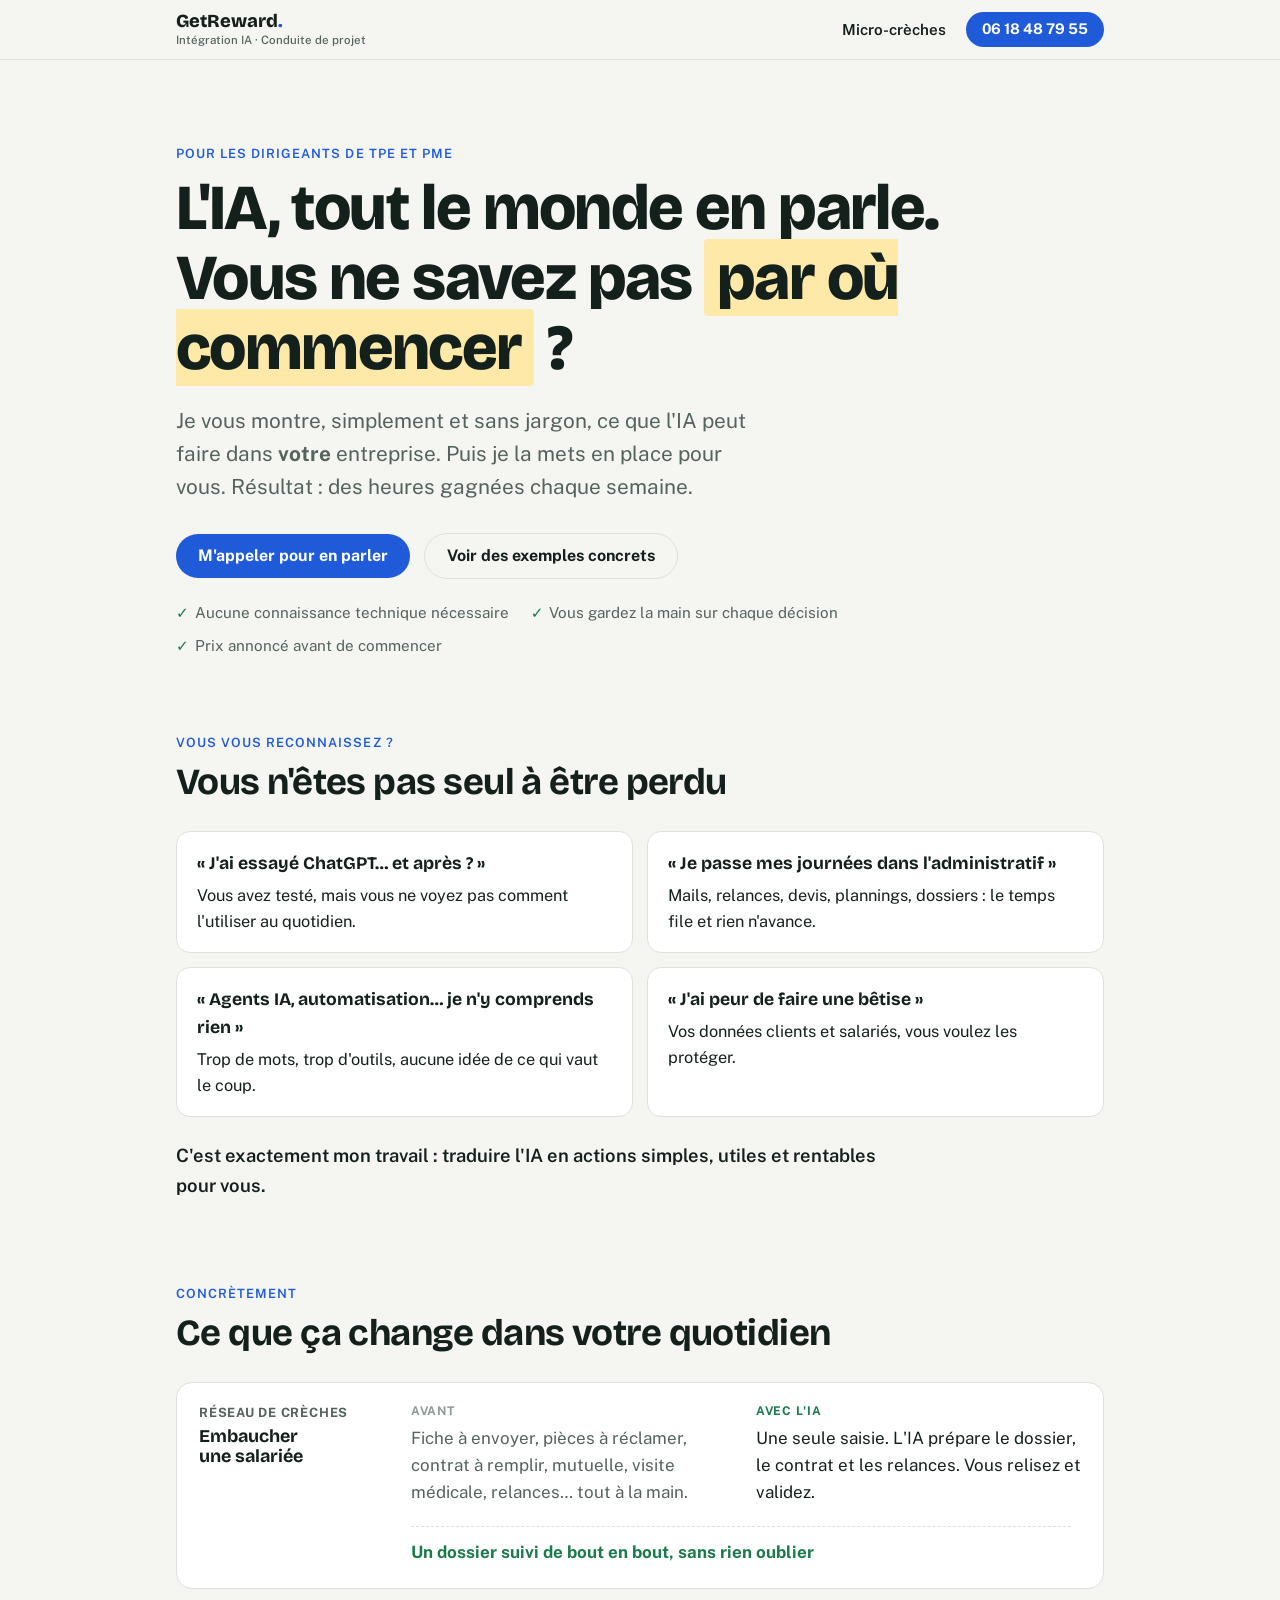
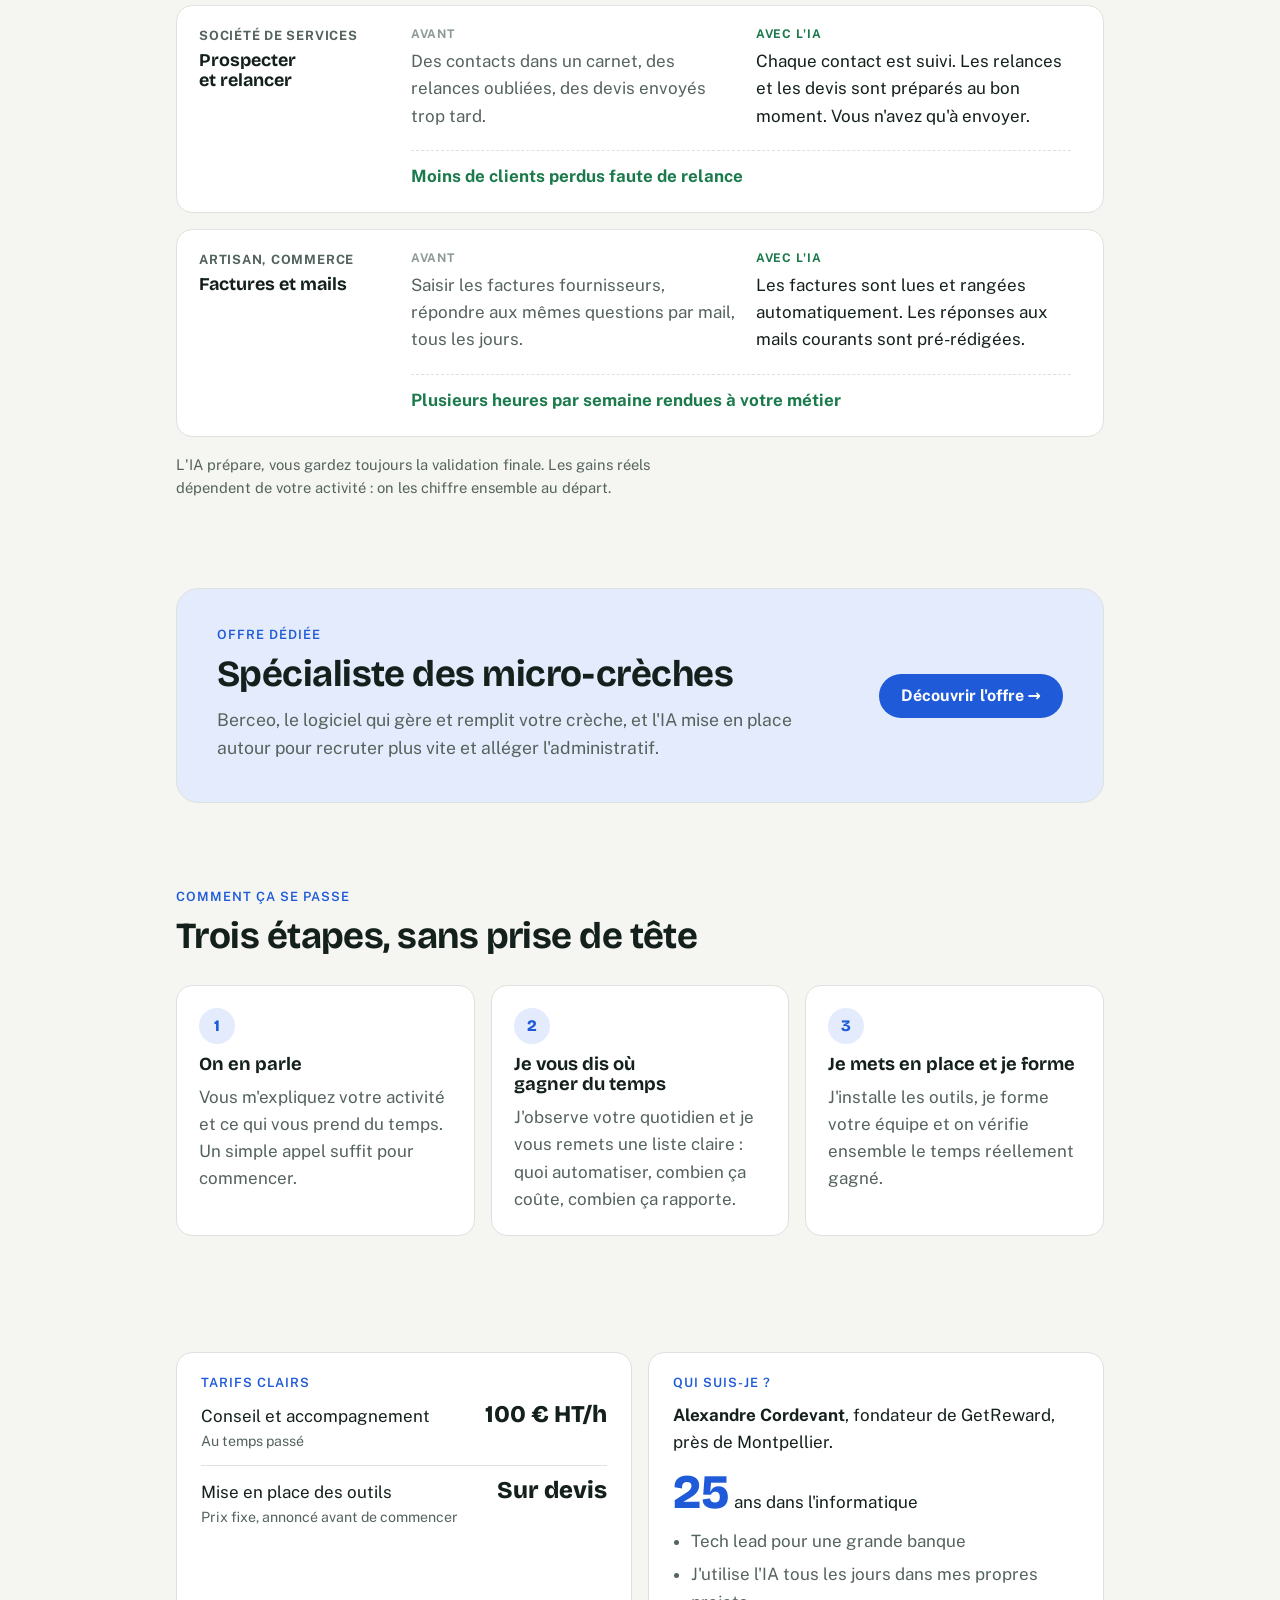
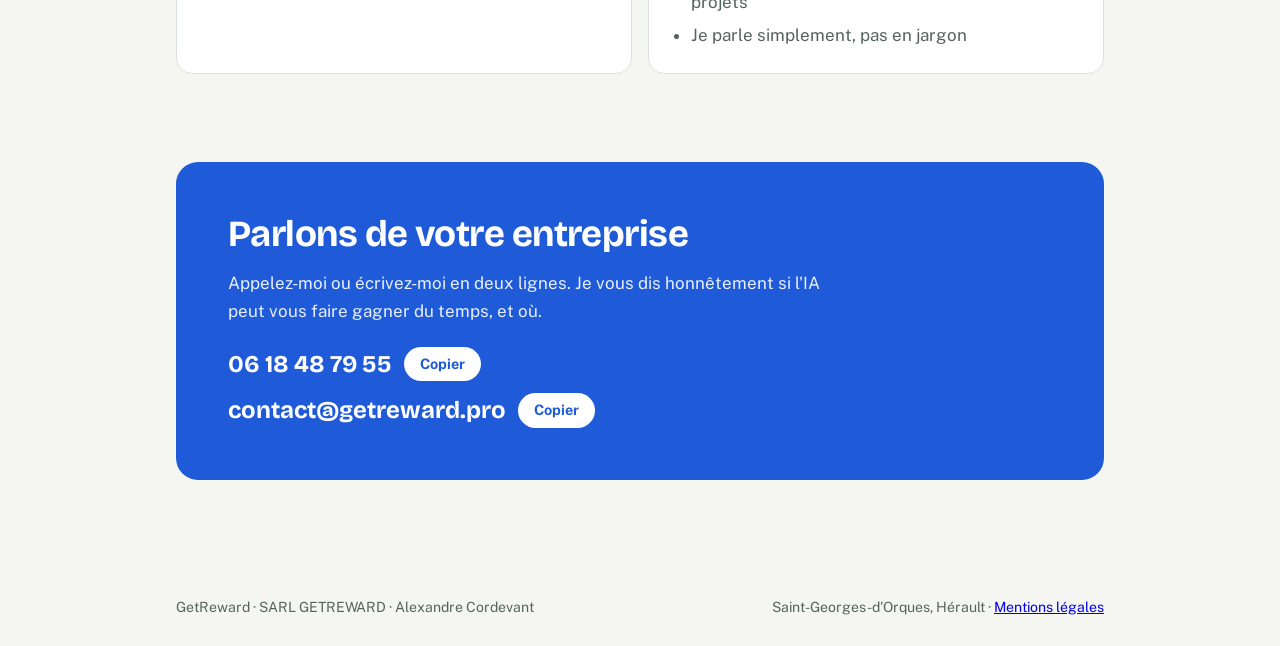
==== commit 31bf3a88: "Micro-crèches : offre double Berceo + IA sur une seule page (tarifs réels, calculateur, comparatif, " ====
--- a/index.html
+++ b/index.html
@@ -194,7 +194,7 @@
         <div>
           <p class="eyebrow">Offre dédiée</p>
           <h2>Spécialiste des micro-crèches</h2>
-          <p>Remplir vos places, recruter plus vite, alléger l'administratif&nbsp;: l'IA au service des gestionnaires de micro-crèches.</p>
+          <p>Berceo, le logiciel qui gère et remplit votre crèche, et l'IA mise en place autour pour recruter plus vite et alléger l'administratif.</p>
         </div>
         <a class="btn" href="/micro-creches/">Découvrir l'offre →</a>
       </div>
@@ -252,7 +252,7 @@
 
 <footer>
   <div class="wrap">
-    <span>GetReward · EURL GETREWARD · Alexandre Cordevant</span>
+    <span>GetReward · SARL GETREWARD · Alexandre Cordevant</span>
     <span>Saint-Georges-d'Orques, Hérault · <a href="/mentions-legales/">Mentions légales</a></span>
   </div>
 </footer>
